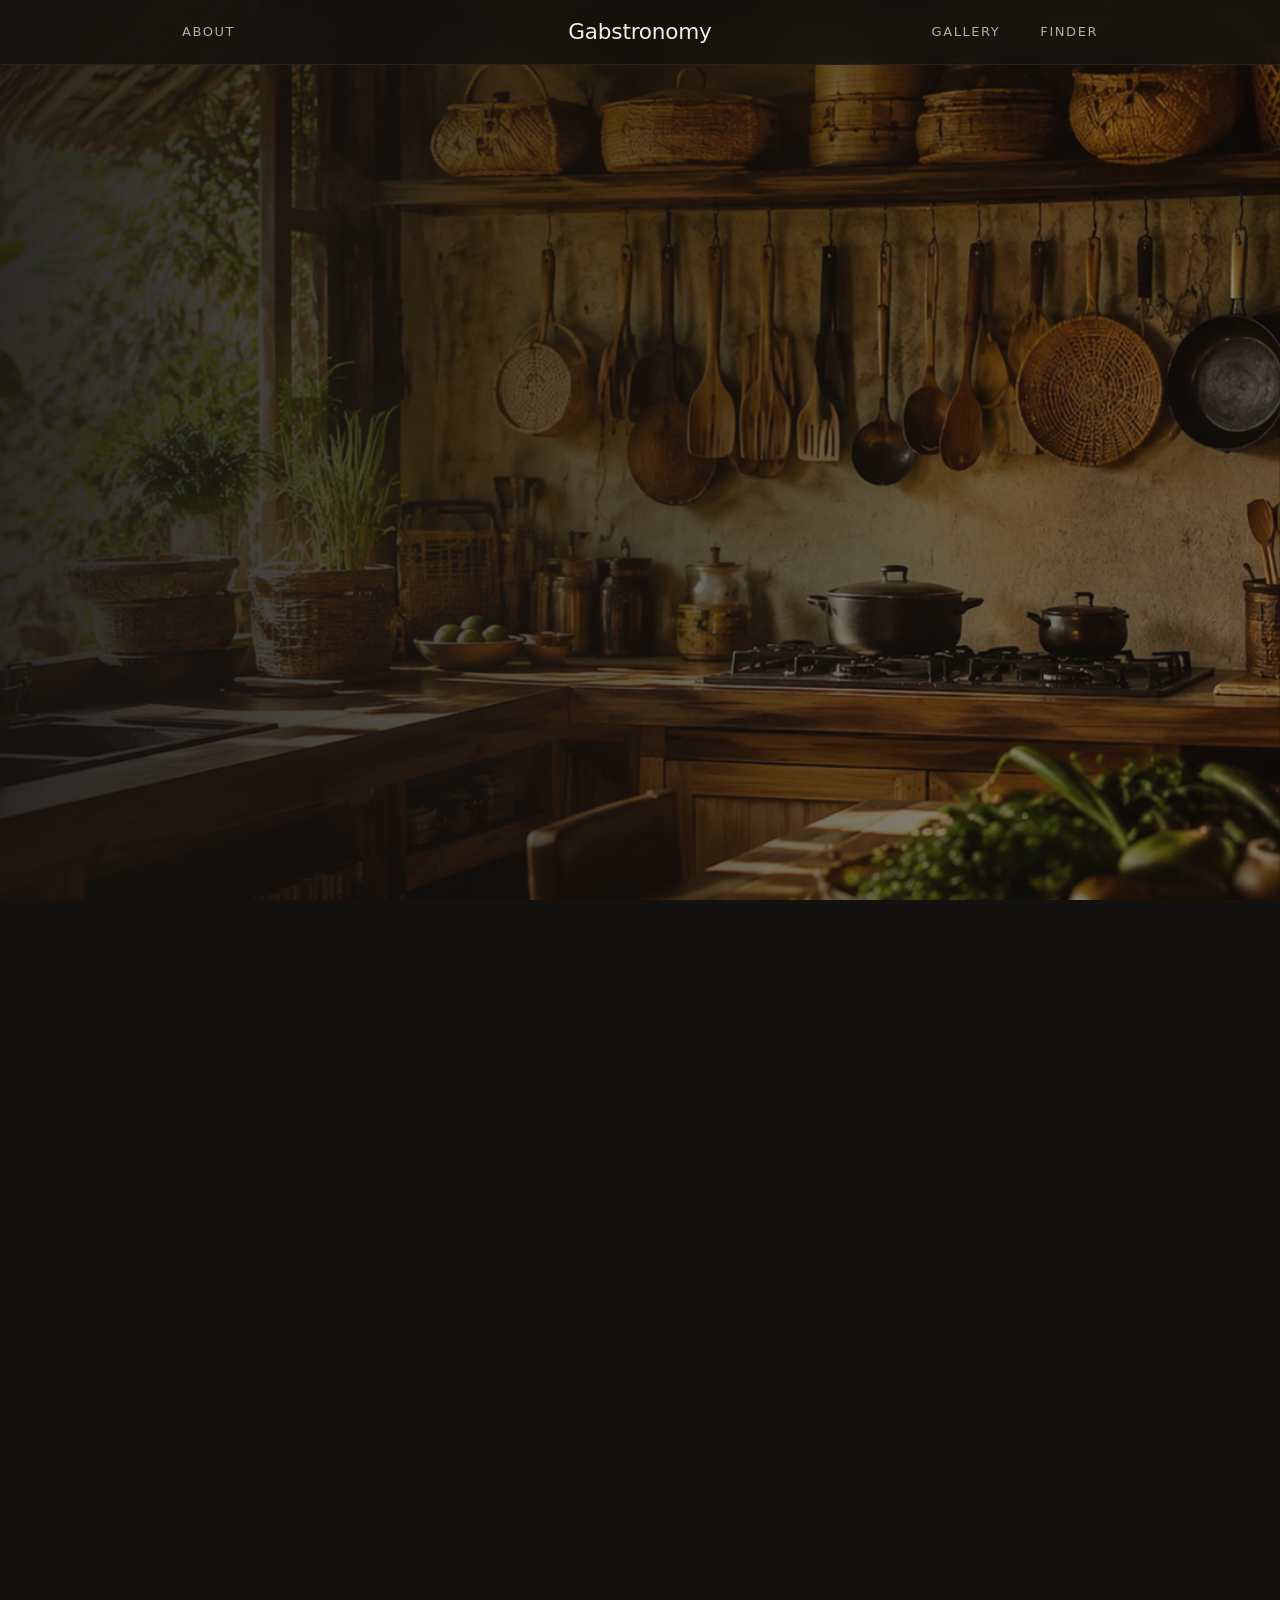
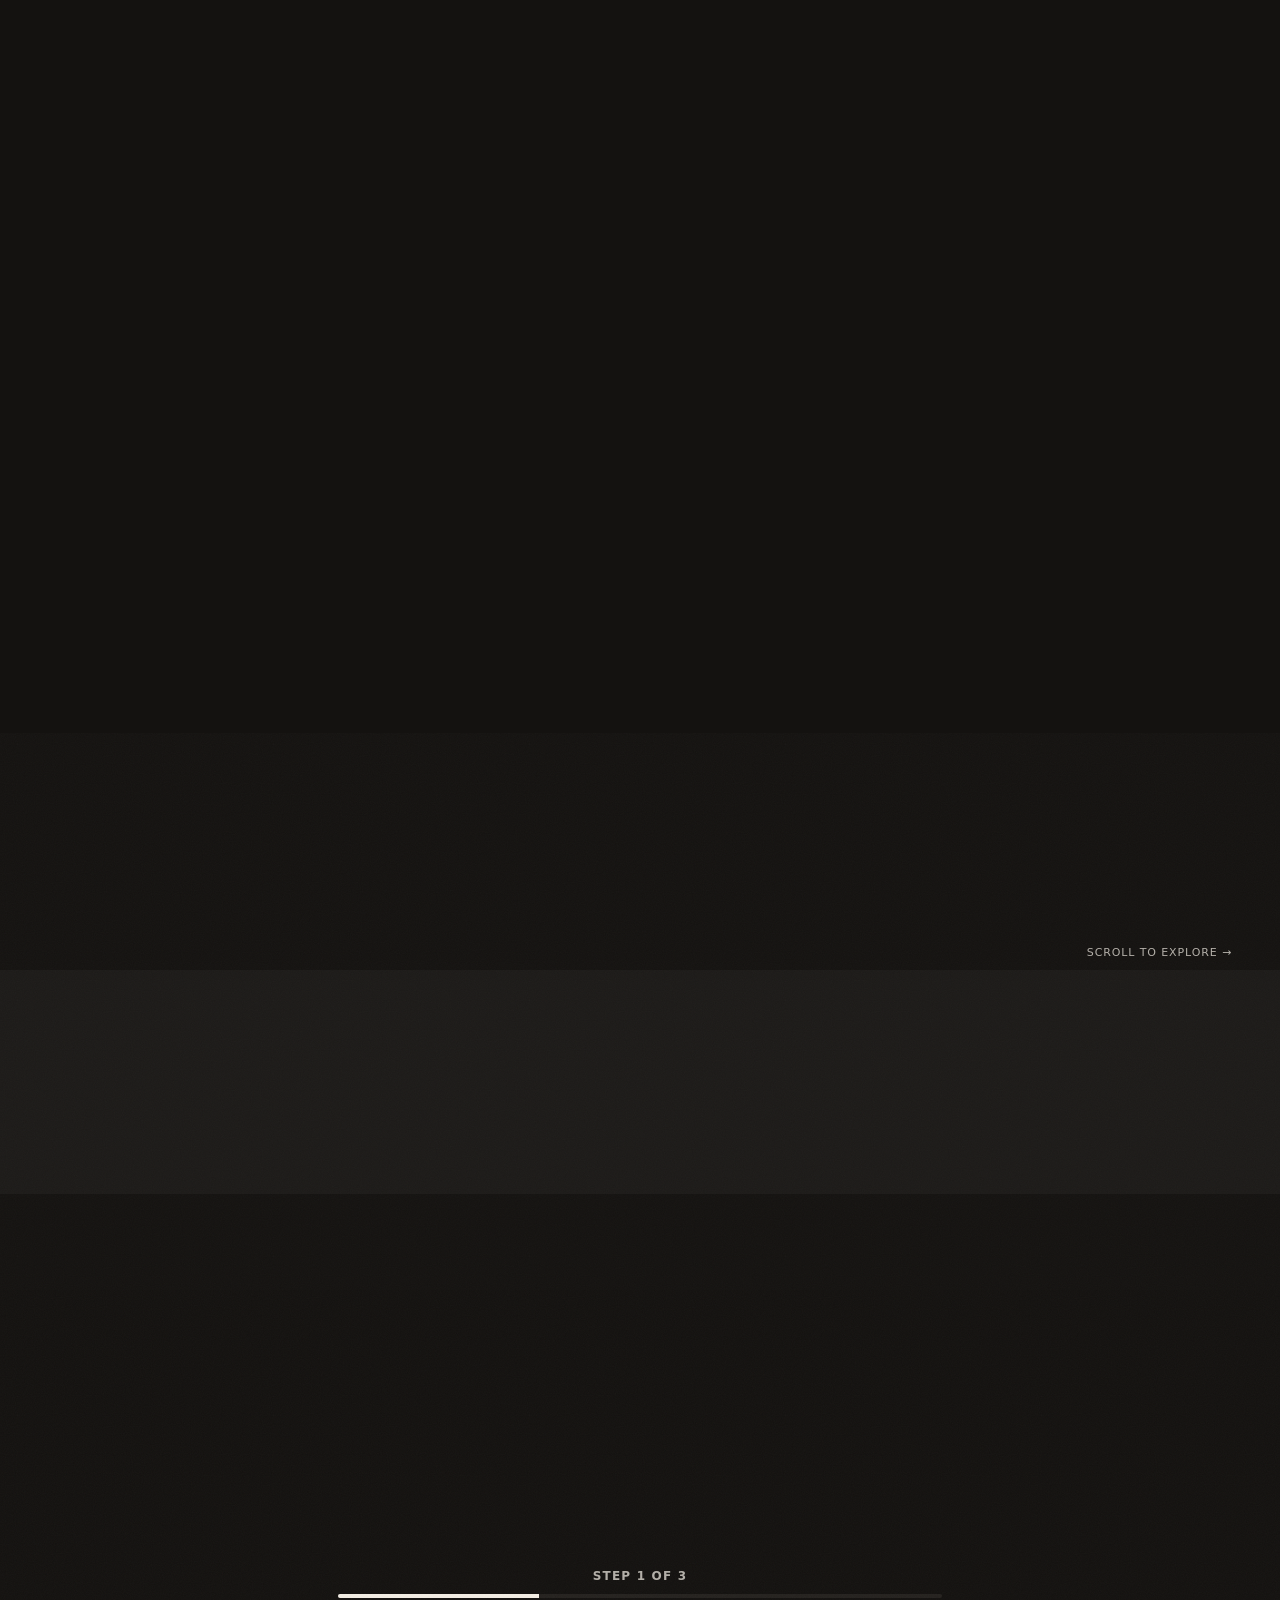
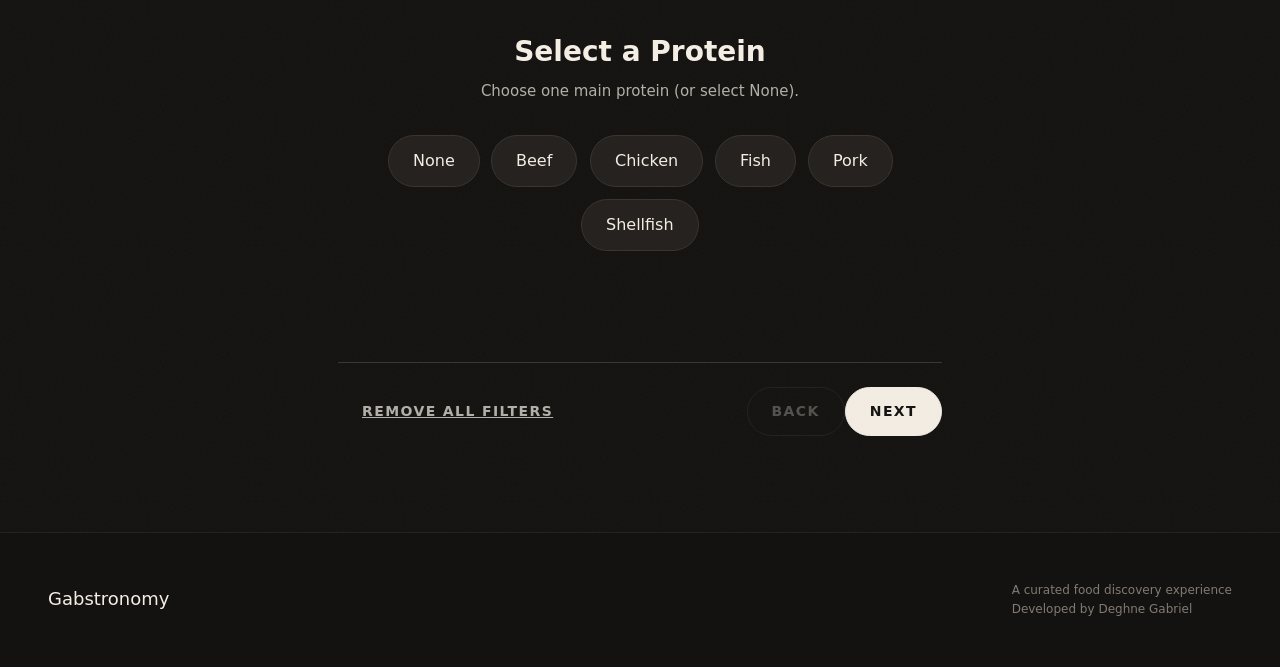
==== index.html @ 57aa5455 "feat: remove custom fork cursor and thin down headings" ====
<!DOCTYPE html>
<html lang="en">
<head>
  <meta charset="UTF-8" />
  <meta name="viewport" content="width=device-width, initial-scale=1.0" />
  <meta name="description" content="Gabstronomy — A curated food discovery platform. Explore dishes or find what you can cook with ingredients you already have." />
  <title>Gabstronomy — Discover What You Can Create</title>

  <script src="https://unpkg.com/lenis@1.1.2/dist/lenis.min.js"></script>
  <link rel="stylesheet" href="styles.css" />
</head>
<body>

  <!-- ============================================ -->
  <!-- NAVIGATION                                    -->
  <!-- ============================================ -->
  <header class="nav" id="nav">
    <div class="nav__inner">
      <div class="nav__left-zone">
        <nav class="nav__links nav__links--left" id="nav-links-left">
          <a href="#about" class="nav__link" id="nav-about">About</a>
        </nav>
      </div>
      <a href="#hero" class="nav__wordmark" id="nav-logo">Gabstronomy</a>
      <div class="nav__right-zone">
        <nav class="nav__links nav__links--right" id="nav-links-right">
          <a href="#gallery" class="nav__link" id="nav-gallery">Gallery</a>
          <a href="#finder" class="nav__link" id="nav-finder">Finder</a>
        </nav>
        <button class="nav__burger" id="nav-burger" aria-label="Toggle navigation menu">
          <span></span><span></span>
        </button>
      </div>
    </div>
    <!-- Mobile menu overlay -->
    <div class="nav__mobile" id="nav-mobile">
      <a href="#about" class="nav__mobile-link">About</a>
      <a href="#gallery" class="nav__mobile-link">Gallery</a>
      <a href="#finder" class="nav__mobile-link">Finder</a>
    </div>
  </header>

  <!-- ============================================ -->
  <!-- HERO SECTION                                  -->
  <!-- ============================================ -->
  <section class="hero" id="hero">
    <div class="hero__side-label">WELCOME</div>
    <div class="hero__image-wrap">
      <img
        src="images/hero.png"
        alt="Atmospheric moody fine dining dish"
        class="hero__image"
        id="hero-image"
      />
      <div class="hero__overlay"></div>
    </div>
    
    <div class="hero__content">
      <div class="hero__subtitle">A Delicious Experience</div>
      <h1 class="hero__title" id="hero-title">
        <span class="hero__letter">G</span><span class="hero__letter">a</span><span class="hero__letter">b</span><span class="hero__letter">s</span><span class="hero__letter">t</span><span class="hero__letter">r</span><span class="hero__letter">o</span><span class="hero__letter">n</span><span class="hero__letter">o</span><span class="hero__letter">m</span><span class="hero__letter">y</span>
      </h1>
      <p class="hero__tagline" id="hero-tagline">
        <span class="word-wrap"><span class="hero__word" style="animation-delay: 1.00s">My</span></span>
        <span class="word-wrap"><span class="hero__word" style="animation-delay: 1.05s">Food</span></span>
        <span class="word-wrap"><span class="hero__word" style="animation-delay: 1.10s">Gallery</span></span>
        <span class="word-wrap"><span class="hero__word" style="animation-delay: 1.15s">—</span></span>
        <span class="word-wrap"><span class="hero__word" style="animation-delay: 1.20s">And</span></span>
        <span class="word-wrap"><span class="hero__word" style="animation-delay: 1.25s">the</span></span>
        <span class="word-wrap"><span class="hero__word" style="animation-delay: 1.30s">Solution</span></span>
        <span class="word-wrap"><span class="hero__word" style="animation-delay: 1.35s">to</span></span>
        <span class="word-wrap"><span class="hero__word" style="animation-delay: 1.40s">Your</span></span>
        <span class="word-wrap"><span class="hero__word" style="animation-delay: 1.45s">'What</span></span>
        <span class="word-wrap"><span class="hero__word" style="animation-delay: 1.50s">to</span></span>
        <span class="word-wrap"><span class="hero__word" style="animation-delay: 1.55s">Cook'</span></span>
        <span class="word-wrap"><span class="hero__word" style="animation-delay: 1.60s">Crisis</span></span>
      </p>
      <a href="#gallery" class="hero__cta magnetic" id="hero-cta" style="animation-delay: 1.70s">
        Explore Collection
        <svg width="20" height="20" viewBox="0 0 20 20" fill="none" aria-hidden="true">
          <path d="M4 10h12M12 5l5 5-5 5" stroke="currentColor" stroke-width="1.5" stroke-linecap="round" stroke-linejoin="round"/>
        </svg>
      </a>
    </div>

    <!-- Scroll Indicator -->
    <div class="hero__scroll">
      <span class="hero__scroll-text">Scroll</span>
      <div class="hero__scroll-line"></div>
    </div>
  </section>

  <!-- ============================================ -->
  <!-- ABOUT SECTION                                 -->
  <!-- ============================================ -->
  <section class="about" id="about">
    <div class="about__inner">
      <h2 class="about__title reveal">About</h2>
      <p class="about__text reveal reveal--delay-1">Welcome — this is a little corner of the internet built around a simple love for cooking.</p>
      <p class="about__text reveal reveal--delay-2">Here, you'll find the dishes I make, how I make them, and the small details that turn a good meal into one worth repeating. Every recipe on this site is something I've actually cooked, tested, and come back to.</p>
      <p class="about__text reveal reveal--delay-3">You'll also find the Food Finder — a tool born out of a familiar kitchen moment: standing in front of what you have on hand, with no clear idea what to make. Tell it what's in your kitchen, and it'll help you figure out what's possible, so nothing goes to waste and nothing's off-limits just because you didn't plan ahead.</p>
    </div>
  </section>

  <!-- ============================================ -->
  <!-- SECTION DIVIDER                               -->
  <!-- ============================================ -->
  <div class="divider" aria-hidden="true">
    <span class="divider__line"></span>
    <span class="divider__mark">✦</span>
    <span class="divider__line"></span>
  </div>

  <!-- ============================================ -->
  <!-- TRIO GRID                                    -->
  <!-- ============================================ -->
  <section class="trio" id="featured">
    <div class="trio__header">
      <h2 class="trio__title reveal">My Top 3</h2>
    </div>
    <div class="trio__inner">
      <div class="trio__item" onclick="openModal('garlic-chicken-mushroom')">
        <div class="trio__image-wrap">
          <img src="images/garlic_chicken_mushroom.png" alt="Garlic Chicken Mushroom" class="trio__image" loading="lazy" />
        </div>
        <div class="trio__content">
          <h3 class="trio__name">Garlic Chicken Mushroom</h3>
          <p class="trio__desc">Crispy seared chicken with earthy mushrooms.</p>
        </div>
      </div>
      <div class="trio__item" onclick="openModal('sweet-and-spicy-pork-ribs')">
        <div class="trio__image-wrap">
          <img src="images/sweet_and_spicy_pork_ribs.png" alt="Sweet and Spicy Pork Ribs" class="trio__image" loading="lazy" />
        </div>
        <div class="trio__content">
          <h3 class="trio__name">Sweet and Spicy Pork Ribs</h3>
          <p class="trio__desc">Sticky, savory, and perfectly tender.</p>
        </div>
      </div>
      <div class="trio__item" onclick="openModal('sweet-and-sour-bukaw')">
        <div class="trio__image-wrap">
          <img src="images/sweet_and_sour_bukaw.png" alt="Sweet and Sour Bukaw" class="trio__image" loading="lazy" />
        </div>
        <div class="trio__content">
          <h3 class="trio__name">Sweet and Sour Bukaw</h3>
          <p class="trio__desc">A delightful balance of sweet, sour, and savory.</p>
        </div>
      </div>
    </div>
  </section>



  <!-- ============================================ -->
  <!-- FOOD GALLERY                                  -->
  <!-- ============================================ -->
  <section class="gallery" id="gallery">
    <div class="gallery__header">
      <div class="gallery__header-text">
        <div class="gallery__header-top" style="display:flex; justify-content:space-between; align-items:flex-end;">
          <div>
            <h2 class="gallery__title reveal">The Collection</h2>
            <p class="gallery__subtitle reveal reveal--delay-1">A curated selection of dishes worth making — and making again.</p>
          </div>
        </div>
      </div>
    </div>

    <!-- Carousel -->
    <div class="gallery__indicator" aria-hidden="true">Scroll to explore &rarr;</div>
    <div class="gallery__carousel" id="gallery-carousel">
      <div class="gallery__track" id="gallery-track">
        <!-- Populated by JS -->
      </div>
    </div>

    <!-- Empty state -->
    <div class="gallery__empty" id="gallery-empty" hidden>
      <p class="gallery__empty-title">No dishes match these filters</p>
      <p class="gallery__empty-sub">Try removing a filter or exploring a different combination.</p>
    </div>
  </section>



  <!-- ============================================ -->
  <!-- FOOD FINDER (STEP-BY-STEP)                    -->
  <!-- ============================================ -->
  <section class="finder" id="finder">
    <div class="finder__header">
      <h2 class="finder__title reveal">What's in your kitchen?</h2>
      <p class="finder__subtitle reveal reveal--delay-1">Tell us what you have, and we'll tell you what dish you can make.</p>
    </div>

    <!-- Wizard Container -->
    <div class="wizard" id="finder-wizard">
      <div class="wizard__progress">
        <span class="wizard__progress-text" id="wizard-progress-text">Step 1 of 3</span>
        <div class="wizard__progress-bar">
          <div class="wizard__progress-fill" id="wizard-progress-fill" style="width: 33.33%;"></div>
        </div>
      </div>

      <div class="wizard__steps-container">
        <!-- Step 1: Protein -->
        <div class="wizard__step is-active" id="wizard-step-1">
          <h3 class="wizard__step-title">Select a Protein</h3>
          <p class="wizard__step-desc">Choose one main protein (or select None).</p>
          <div class="wizard__options" id="options-protein">
            <button class="wizard__opt wizard__opt--single" data-val="none">None</button>
            <button class="wizard__opt wizard__opt--single" data-val="beef">Beef</button>
            <button class="wizard__opt wizard__opt--single" data-val="chicken">Chicken</button>
            <button class="wizard__opt wizard__opt--single" data-val="fish">Fish</button>
            <button class="wizard__opt wizard__opt--single" data-val="pork">Pork</button>
            <button class="wizard__opt wizard__opt--single" data-val="shellfish">Shellfish</button>
          </div>
        </div>

        <!-- Step 2: Vegetables -->
        <div class="wizard__step" id="wizard-step-2">
          <h3 class="wizard__step-title">Select Vegetables</h3>
          <p class="wizard__step-desc">Select all the vegetables you have available.</p>
          <div class="wizard__options" id="options-vegetables">
            <button class="wizard__opt wizard__opt--multi" data-val="none">None</button>
            <button class="wizard__opt wizard__opt--multi" data-val="ampalaya">Ampalaya (bitter gourd)</button>
            <button class="wizard__opt wizard__opt--multi" data-val="carrot">Carrot</button>
            <button class="wizard__opt wizard__opt--multi" data-val="kalabasa">Kalabasa (squash)</button>
            <button class="wizard__opt wizard__opt--multi" data-val="kamatis">Kamatis (tomato)</button>
            <button class="wizard__opt wizard__opt--multi" data-val="kangkong">Kangkong</button>
            <button class="wizard__opt wizard__opt--multi" data-val="malunggay">Malunggay</button>
            <button class="wizard__opt wizard__opt--multi" data-val="okra">Okra</button>
            <button class="wizard__opt wizard__opt--multi" data-val="patola">Patola (sponge gourd)</button>
            <button class="wizard__opt wizard__opt--multi" data-val="pechay">Pechay</button>
            <button class="wizard__opt wizard__opt--multi" data-val="potatoes">Potatoes</button>
            <button class="wizard__opt wizard__opt--multi" data-val="sayote">Sayote (chayote)</button>
            <button class="wizard__opt wizard__opt--multi" data-val="sitaw">Sitaw (string beans)</button>
            <button class="wizard__opt wizard__opt--multi" data-val="talong">Talong (eggplant)</button>
            <button class="wizard__opt wizard__opt--multi" data-val="upo">Upo (bottle gourd)</button>
          </div>
        </div>

        <!-- Step 3: Spices -->
        <div class="wizard__step" id="wizard-step-3">
          <h3 class="wizard__step-title">Select Spices & Aromatics</h3>
          <p class="wizard__step-desc">Select any aromatics and spices you have.</p>
          <div class="wizard__options" id="options-spices">
            <button class="wizard__opt wizard__opt--multi" data-val="none">None</button>
            <button class="wizard__opt wizard__opt--multi" data-val="achuete">Achuete (annatto)</button>
            <button class="wizard__opt wizard__opt--multi" data-val="bay leaf">Bay leaf</button>
            <button class="wizard__opt wizard__opt--multi" data-val="black pepper">Black pepper</button>
            <button class="wizard__opt wizard__opt--multi" data-val="garlic">Garlic</button>
            <button class="wizard__opt wizard__opt--multi" data-val="ginger">Ginger</button>
            <button class="wizard__opt wizard__opt--multi" data-val="onion">Onion</button>
            <button class="wizard__opt wizard__opt--multi" data-val="siling haba">Siling haba (long green chili)</button>
            <button class="wizard__opt wizard__opt--multi" data-val="siling labuyo">Siling labuyo (bird's eye chili)</button>
            <button class="wizard__opt wizard__opt--multi" data-val="star anise">Star anise</button>
            <button class="wizard__opt wizard__opt--multi" data-val="tanglad">Tanglad (lemongrass)</button>
          </div>
        </div>
      </div>

      <div class="wizard__error" id="wizard-error" hidden>Please select at least one ingredient across the steps to continue.</div>

      <div class="wizard__actions">
        <button class="wizard__btn wizard__btn--secondary" id="wizard-btn-clear" style="margin-right: auto; border: none; text-decoration: underline;">Remove all filters</button>
        <button class="wizard__btn wizard__btn--secondary" id="wizard-btn-back" disabled>Back</button>
        <button class="wizard__btn wizard__btn--primary" id="wizard-btn-next">Next</button>
        <button class="wizard__btn wizard__btn--primary" id="wizard-btn-submit" hidden>Find My Dishes</button>
      </div>
    </div>

    <!-- Results View -->
    <div class="finder__results-view" id="finder-results-view" hidden>
      <div class="finder__results-header">
        <h3 class="finder__results-title" id="finder-results-title">Your Matches</h3>
        <button class="wizard__btn wizard__btn--secondary" id="finder-btn-edit">Edit Selections</button>
      </div>
      
      <div class="finder__empty" id="finder-empty" hidden>
        <h3 class="finder__empty-title">No dishes matched</h3>
        <p class="finder__empty-sub">We couldn't find a Filipino dish matching your pantry. Try adding more ingredients.</p>
      </div>

      <div class="finder__results-grid" id="finder-results-grid">
        <!-- Result Cards populated by JS -->
      </div>
    </div>
  </section>

  <!-- ============================================ -->
  <!-- DISH DETAIL MODAL                             -->
  <!-- ============================================ -->
  <div class="modal" id="dish-modal" hidden aria-modal="true" role="dialog" aria-labelledby="modal-title">
    <div class="modal__backdrop" id="modal-backdrop"></div>
    <div class="modal__container" id="modal-container" data-lenis-prevent>
      <button class="modal__close" id="modal-close" aria-label="Close dish detail">
        <svg width="24" height="24" viewBox="0 0 24 24" fill="none">
          <path d="M18 6L6 18M6 6l12 12" stroke="currentColor" stroke-width="1.5" stroke-linecap="round"/>
        </svg>
      </button>
      <div class="modal__image-wrap">
        <img src="" alt="" class="modal__image" id="modal-image" />
      </div>
      <div class="modal__body" data-lenis-prevent>
        <div class="modal__meta">
          <span class="modal__cuisine" id="modal-cuisine"></span>
          <span class="modal__dot">·</span>
          <span class="modal__method" id="modal-method"></span>
          <span class="modal__dot">·</span>
          <span class="modal__time" id="modal-time"></span>
        </div>
        <h2 class="modal__title" id="modal-title"></h2>
        <p class="modal__tagline" id="modal-tagline"></p>
        <p class="modal__desc" id="modal-desc"></p>
        <div class="modal__details">
          <div class="modal__detail-col">
            <h3 class="modal__section-title">Ingredients</h3>
            <ul class="modal__ingredients" id="modal-ingredients"></ul>
          </div>
          <div class="modal__detail-col">
            <h3 class="modal__section-title">Method</h3>
            <ol class="modal__steps" id="modal-steps"></ol>
          </div>
        </div>
      </div>
    </div>
  </div>

  <!-- ============================================ -->
  <!-- FOOTER                                        -->
  <!-- ============================================ -->
  <footer class="footer" id="footer">
    <div class="footer__inner">
      <span class="footer__brand">Gabstronomy</span>
      <span class="footer__copy">A curated food discovery experience<br>Developed by Deghne Gabriel</span>
    </div>
  </footer>



  <!-- Timer Overlay -->
  <div class="timer-overlay" id="timer-overlay" hidden>
    <div class="timer-overlay__backdrop"></div>
    <div class="timer-overlay__content">
      <button class="timer-overlay__close" id="timer-close" aria-label="Close timer">&times;</button>
      <div class="timer-overlay__icon">🍳</div>
      <p class="timer-overlay__label">Resting Time</p>
      <div class="timer-overlay__display" id="timer-display">5:00</div>
      <div class="timer-overlay__ring-wrap">
        <svg class="timer-overlay__ring" viewBox="0 0 200 200">
          <circle class="timer-overlay__ring-bg" cx="100" cy="100" r="90" />
          <circle class="timer-overlay__ring-progress" id="timer-ring" cx="100" cy="100" r="90" />
        </svg>
      </div>
      <p class="timer-overlay__hint" id="timer-hint">Let the flavors meld together…</p>
      <button class="timer-overlay__btn" id="timer-btn">Pause</button>
    </div>
  </div>

  <script src="data.js"></script>
  <script src="audio.js"></script>
  <script src="app.js"></script>
</body>
</html>
---- styles.css ----
/* ============================================
   GABSTRONOMY — Design System
   ============================================ */

/* --- Reset & Base --- */
*,*::before,*::after{box-sizing:border-box;margin:0;padding:0}
html.lenis,html.lenis body{height:auto}
.lenis.lenis-smooth{scroll-behavior:auto}
html{-webkit-font-smoothing:antialiased;-moz-osx-font-smoothing:grayscale;scroll-padding-top:80px}
body{font-family:'Inter',system-ui,sans-serif;font-weight:400;font-size:1.125rem;line-height:1.6;color:var(--ink);background:var(--canvas);overflow-x:hidden}
img{display:block;max-width:100%;height:auto}
/* --- Layout & Utilities --- */
a{text-decoration:none;color:inherit}
button{background:none;border:none;padding:0;cursor:pointer;font:inherit;color:inherit}

/* --- Preloader --- */
.preloader{position:fixed;inset:0;background:var(--ink);z-index:9999;display:flex;justify-content:center;align-items:center;transition:transform 0.8s cubic-bezier(.8,0,.2,1);transform-origin:top;will-change:transform}
.preloader.is-hidden{transform:scaleY(0)}
.preloader__inner{display:flex;flex-direction:column;align-items:center;gap:1rem;overflow:hidden;transition:opacity 0.4s ease}
.preloader.is-hidden .preloader__inner{opacity:0}
.preloader__wordmark{font-family:var(--serif);font-size:clamp(3rem,6vw,5rem);color:var(--canvas);display:flex}
.preloader__wordmark span{opacity:0;transform:translateY(20px);animation:preloaderFadeUp 0.6s cubic-bezier(.2,.9,.3,1) forwards}
.preloader__wordmark span:nth-child(1){animation-delay:.1s}
.preloader__wordmark span:nth-child(2){animation-delay:.15s}
.preloader__wordmark span:nth-child(3){animation-delay:.2s}
.preloader__wordmark span:nth-child(4){animation-delay:.25s}
.preloader__wordmark span:nth-child(5){animation-delay:.3s}
.preloader__wordmark span:nth-child(6){animation-delay:.35s}
.preloader__wordmark span:nth-child(7){animation-delay:.4s}
.preloader__wordmark span:nth-child(8){animation-delay:.45s}
.preloader__wordmark span:nth-child(9){animation-delay:.5s}
.preloader__wordmark span:nth-child(10){animation-delay:.55s}
.preloader__wordmark span:nth-child(11){animation-delay:.6s}
.preloader__counter{font-size:1rem;letter-spacing:.1em;color:rgba(243,237,228,.5);font-variant-numeric:tabular-nums;opacity:0;animation:preloaderFadeUp 0.6s 0.8s cubic-bezier(.2,.9,.3,1) forwards}
@keyframes preloaderFadeUp{to{opacity:1;transform:translateY(0)}}
ul,ol{list-style:none}
input{border:none;outline:none;font:inherit;background:none;color:inherit}

/* --- Design Tokens --- */
:root{
  /* Global Charcoal Theme */
  --ink:#F3EDE4;
  --ink-s:#B3AFA8;
  --ink-t:#827A73;
  --border:#3A3530;
  --border-l:#25221F;
  --surf-e:#25221F;
  --surf:#1C1A18;
  --canvas:#141210;
  --white:#1C1A18;
  --serif:'PP Neue Montreal',system-ui,sans-serif;
  --sans:'PP Neue Montreal',system-ui,sans-serif;
  --ease:cubic-bezier(.4,0,.2,1);
  --ease-out:cubic-bezier(0,0,.2,1);
  --container:1280px;
  --gutter:clamp(1.25rem,4vw,3rem);
}

/* --- Typography --- */
.t-display{font-family:var(--serif);font-weight:400;line-height:1.05;letter-spacing:-0.02em}
.t-body{font-family:var(--sans);font-weight:400;line-height:1.6}

/* --- Paper Grain Texture (Living) --- */
.hero__grain,.gallery::before,.finder::before{
  content:'';position:absolute;inset:-50%;pointer-events:none;z-index:1;opacity:.035;
  background-image:url("data:image/svg+xml,%3Csvg viewBox='0 0 256 256' xmlns='http://www.w3.org/2000/svg'%3E%3Cfilter id='n'%3E%3CfeTurbulence type='fractalNoise' baseFrequency='0.9' numOctaves='4' stitchTiles='stitch'/%3E%3C/filter%3E%3Crect width='100%25' height='100%25' filter='url(%23n)'/%3E%3C/svg%3E");
  background-repeat:repeat;background-size:256px 256px;
  animation:grainDrift 8s steps(10) infinite;
}
@keyframes grainDrift{0%{transform:translate(0,0)}10%{transform:translate(-5%,-5%)}20%{transform:translate(3%,7%)}30%{transform:translate(-7%,2%)}40%{transform:translate(5%,-3%)}50%{transform:translate(-2%,8%)}60%{transform:translate(7%,-6%)}70%{transform:translate(-3%,4%)}80%{transform:translate(6%,1%)}90%{transform:translate(-4%,-7%)}100%{transform:translate(0,0)}}
.gallery,.finder{position:relative;overflow:hidden}

/* --- Navigation --- */
.nav{position:fixed;top:0;left:0;right:0;z-index:100;background:rgba(20,18,16,.85);backdrop-filter:blur(20px);-webkit-backdrop-filter:blur(20px);border-bottom:1px solid var(--border-l);transition:transform .4s cubic-bezier(.16,1,.3,1), background .3s var(--ease)}
.nav--hidden{transform:translateY(-100%)}
.nav--scrolled{background:rgba(20,18,16,.95)}
.nav__inner{width:100%;padding:0 clamp(1rem, 3vw, 2rem);display:grid;grid-template-columns:1fr auto 1fr;align-items:center;height:64px}
.nav__left-zone{display:flex;justify-content:flex-start;align-items:center;margin-left:150px}
.nav__right-zone{display:flex;justify-content:flex-end;align-items:center;margin-right:150px}
.nav__wordmark{font-family:var(--serif);font-size:1.35rem;letter-spacing:-0.01em;text-align:center}
.nav__links{display:flex;gap:2.5rem}
.nav__link{font-size:.8125rem;font-weight:500;text-transform:uppercase;letter-spacing:.12em;color:var(--ink-s);transition:color .2s var(--ease);position:relative}
.nav__link::after{content:'';position:absolute;bottom:-4px;left:0;width:0;height:1px;background:var(--ink);transition:width .3s var(--ease)}
.nav__link:hover,.nav__link.active{color:var(--ink)}
.nav__link:hover::after,.nav__link.active::after{width:100%}

.nav__burger{display:none;flex-direction:column;gap:5px;width:24px;padding:4px 0}
.nav__burger span{display:block;height:1.5px;background:var(--ink);transition:all .3s var(--ease);transform-origin:center}
.nav__burger.open span:first-child{transform:rotate(45deg) translate(2.5px,2.5px)}
.nav__burger.open span:last-child{transform:rotate(-45deg) translate(2.5px,-2.5px)}
.nav__mobile{display:none;position:absolute;top:64px;left:0;right:0;background:var(--canvas);border-bottom:1px solid var(--border-l);padding:2rem var(--gutter);flex-direction:column;gap:1.5rem}
.nav__mobile.open{display:flex}
.nav__mobile-link{font-family:var(--serif);font-size:1.5rem}

/* --- Hero Section --- */
.hero{min-height:100vh;position:relative;display:flex;align-items:center;justify-content:center;padding:6rem var(--gutter);overflow:hidden}
.hero__side-label{position:absolute;top:50%;left:2rem;transform:translateY(-50%);font-size:.6875rem;font-weight:600;letter-spacing:.3em;color:#FFF;text-transform:uppercase;z-index:10;opacity:0;writing-mode:vertical-rl;text-orientation:upright}
.start-hero .hero__side-label{animation:fadeUp 1s 0.2s var(--ease-out) forwards}
.hero__image-wrap{position:absolute;top:-10vh;bottom:-10vh;left:0;right:0;overflow:hidden}
.hero__image{width:100%;height:100%;object-fit:cover;object-position:center;will-change:transform}
.hero__overlay{position:absolute;inset:0;background:linear-gradient(to right, rgba(20,18,16,0.9) 0%, rgba(20,18,16,0.4) 100%);z-index:2}

/* Hero Scroll Indicator */
.hero__scroll{position:absolute;bottom:2.5rem;left:50%;transform:translateX(-50%);z-index:10;display:flex;flex-direction:column;align-items:center;gap:0.5rem;opacity:0;transition:opacity 1s ease}
.start-hero .hero__scroll{animation:fadeUp 1s 2.2s var(--ease-out) forwards}
.hero__scroll-text{font-size:0.5625rem;font-weight:600;text-transform:uppercase;letter-spacing:0.2em;color:var(--ink-s)}
.hero__scroll-line{width:1px;height:28px;position:relative;overflow:hidden;background:var(--border)}
.hero__scroll-line::after{content:'';position:absolute;top:-100%;left:0;width:100%;height:100%;background:var(--ink);animation:scrollLine 2s cubic-bezier(.4,0,.2,1) infinite}
@keyframes scrollLine{0%{top:-100%}50%{top:100%}51%{top:-100%}100%{top:100%}}
.hero__content{position:relative;z-index:5;width:100%;max-width:1200px;text-align:center;display:flex;flex-direction:column;align-items:center;will-change:transform}
.hero__subtitle{font-family:var(--sans);font-size:0.875rem;text-transform:uppercase;letter-spacing:0.2em;color:var(--ink-s);margin-bottom:50px;opacity:0;transform:translateY(16px)}
.start-hero .hero__subtitle{animation:fadeUp 0.8s 0.2s var(--ease-out) forwards}
.hero__title{font-family:var(--serif);font-weight:400;font-size:clamp(3rem,9vw,8rem);white-space:nowrap;line-height:1;letter-spacing:0.15em;margin-right:-0.15em;margin-bottom:1rem;padding-bottom:0.5em;overflow:hidden}
.hero__letter{display:inline-block;opacity:0;transform:translateY(100%)}
.start-hero .hero__letter{animation:letterReveal .8s var(--ease-out) forwards}
@keyframes letterReveal{to{opacity:1;transform:translateY(0)}}
.hero__letter:nth-child(1){animation-delay:.4s}
.hero__letter:nth-child(2){animation-delay:.45s}
.hero__letter:nth-child(3){animation-delay:.5s}
.hero__letter:nth-child(4){animation-delay:.55s}
.hero__letter:nth-child(5){animation-delay:.6s}
.hero__letter:nth-child(6){animation-delay:.65s}
.hero__letter:nth-child(7){animation-delay:.7s}
.hero__letter:nth-child(8){animation-delay:.75s}
.hero__letter:nth-child(9){animation-delay:.8s}
.hero__letter:nth-child(10){animation-delay:.85s}
.hero__letter:nth-child(11){animation-delay:.9s}

.hero__tagline{max-width:800px;font-size:clamp(1rem,1.8vw,1.25rem);color:var(--ink-s);line-height:1.6;margin-bottom:2.5rem;display:flex;flex-wrap:wrap;justify-content:center;gap:0.35em}
.word-wrap{display:inline-block;overflow:hidden;padding-bottom:0.5em;margin-bottom:-0.5em;vertical-align:bottom}
.hero__word{display:inline-block;opacity:0;transform:translateY(100%)}
.start-hero .hero__word{animation:letterReveal .8s var(--ease-out) forwards}

@keyframes fadeUp{to{opacity:1;transform:translateY(0)}}
.hero__cta{display:inline-flex;align-items:center;gap:.75rem;font-size:.8125rem;font-weight:600;text-transform:uppercase;letter-spacing:.14em;padding:1rem 2.25rem;border:1px solid var(--ink-s);transition:all .3s var(--ease);opacity:0;transform:translateY(16px);position:relative;overflow:hidden;z-index:1}
.start-hero .hero__cta{animation:fadeUp .8s var(--ease-out) forwards}
.hero__cta::before{content:'';position:absolute;inset:0;background:var(--ink);transform:translateX(-101%);transition:transform .4s cubic-bezier(.2,.9,.3,1);z-index:-1}
.hero__cta:hover::before{transform:translateX(0)}
.hero__cta:hover{color:var(--canvas);border-color:var(--ink)}
.hero__cta svg{transition:transform .3s var(--ease)}
.hero__cta:hover svg{transform:translateX(4px)}

/* Magnetic button base */
.magnetic{transition:transform .3s cubic-bezier(.16,1,.3,1)}

/* --- About Section --- */
.about{padding:6rem var(--gutter) 2rem;}
.about__inner{max-width:700px;margin:0 auto;text-align:center;}
.about__title{font-family:var(--serif);font-weight:400;font-size:clamp(2rem,4vw,3.25rem);letter-spacing:-0.02em;margin-bottom:1.5rem;}
.about__text{font-size:1.0625rem;color:var(--ink-s);line-height:1.7;margin-bottom:1.5rem;}
.about__text:last-child{margin-bottom:0;}

/* --- Scroll Reveal System --- */
.reveal{opacity:0;transform:translateY(32px);transition:opacity 0.8s cubic-bezier(.16,1,.3,1), transform 0.8s cubic-bezier(.16,1,.3,1)}
.reveal.is-revealed{opacity:1;transform:translateY(0)}
.reveal--delay-1{transition-delay:0.1s}
.reveal--delay-2{transition-delay:0.2s}
.reveal--delay-3{transition-delay:0.3s}
.reveal--delay-4{transition-delay:0.4s}

/* --- Trio Grid --- */
.trio{padding:4rem var(--gutter)}
.trio__header{max-width:var(--container);margin:0 auto 2rem;text-align:center}
.trio__title{font-family:var(--serif);font-weight:400;font-size:clamp(2rem,4vw,3.25rem);letter-spacing:-0.02em}
.trio__inner{max-width:var(--container);margin:0 auto;display:grid;grid-template-columns:repeat(3,1fr);gap:1.5rem}
.trio__item{position:relative;aspect-ratio:3/4;overflow:hidden;cursor:pointer;background:var(--surf-e);transition:transform 0.4s cubic-bezier(.16,1,.3,1), box-shadow 0.4s cubic-bezier(.16,1,.3,1);will-change:transform;opacity:0;transform:translateY(40px)}
.trio__item.is-revealed{opacity:1;transform:translateY(0)}
.trio__item:nth-child(1){transition-delay:0s}
.trio__item:nth-child(2){transition-delay:0.15s}
.trio__item:nth-child(3){transition-delay:0.3s}
.trio__item:hover{box-shadow:0 20px 50px rgba(0,0,0,0.3)}
.trio__image-wrap{position:absolute;inset:0}
.trio__image{width:100%;height:100%;object-fit:cover;transition:transform 1.2s cubic-bezier(.16,1,.3,1), filter 1.2s cubic-bezier(.16,1,.3,1);filter:brightness(0.85)}
.trio__item:hover .trio__image{transform:scale(1.08);filter:brightness(1)}
.trio__content{position:absolute;inset:0;padding:2rem;display:flex;flex-direction:column;justify-content:flex-end;background:linear-gradient(to top, rgba(20,18,16,0.85) 0%, transparent 50%);color:#F3EDE4;opacity:0;transform:translateY(15px);transition:all 0.8s cubic-bezier(.16,1,.3,1)}
.trio__item:hover .trio__content{opacity:1;transform:translateY(0)}
.trio__name{font-family:var(--serif);font-size:1.75rem;margin-bottom:.25rem}
.trio__desc{font-size:.875rem;color:rgba(243,237,228,0.7)}

/* --- Divider (Animated) --- */
.divider{display:flex;align-items:center;justify-content:center;gap:1.5rem;max-width:var(--container);margin:0 auto;padding:4rem var(--gutter)}
.divider__line{flex:1;height:1px;background:var(--border-l);transform:scaleX(0);transition:transform 1s cubic-bezier(.16,1,.3,1)}
.divider__line:first-child{transform-origin:right}
.divider__line:last-child{transform-origin:left}
.divider.is-revealed .divider__line{transform:scaleX(1)}
.divider__mark{font-size:1rem;color:var(--ink-t);line-height:1;opacity:0;transform:scale(0) rotate(90deg);transition:all .6s cubic-bezier(.16,1,.3,1) .4s}
.divider.is-revealed .divider__mark{opacity:1;transform:scale(1) rotate(0deg)}

/* --- Marquee Strip --- */
.marquee{overflow:hidden;padding:1.5rem 0;border-top:1px solid var(--border-l);border-bottom:1px solid var(--border-l);white-space:nowrap;position:relative}
.marquee__track{display:flex;width:max-content;animation:marqueeScroll 30s linear infinite;gap:1.5rem}
.marquee__track:hover{animation-play-state:paused}
.marquee__item{display:inline-flex;align-items:center;gap:1.5rem;font-family:var(--serif);font-size:clamp(0.875rem,1.5vw,1.125rem);color:var(--ink-t);letter-spacing:0.02em}
.marquee__dot{width:4px;height:4px;border-radius:50%;background:var(--ink-t);flex-shrink:0;opacity:0.5}
@keyframes marqueeScroll{0%{transform:translateX(0)}100%{transform:translateX(calc(-50% - 0.75rem))}}

/* --- Filters --- */
.filters{max-width:var(--container);margin:0 auto;padding:1.5rem var(--gutter)}
.filters__row{display:flex;flex-wrap:wrap;gap:1.5rem;align-items:center}
.filters__accordion{position:relative}
.filters__trigger{display:inline-flex;align-items:center;gap:0.5rem;font-size:0.875rem;font-weight:500;color:var(--ink);padding:0.5rem 0;transition:opacity 0.2s}
.filters__trigger:hover{opacity:0.7}
.filters__trigger-label{opacity:0.6;font-size:0.8125rem;text-transform:uppercase;letter-spacing:0.05em}
.filters__chevron{width:10px;height:10px;transition:transform 0.3s var(--ease)}
.filters__accordion.is-open .filters__chevron{transform:rotate(180deg)}
.filters__panel{position:absolute;top:100%;left:0;margin-top:0.5rem;background:var(--canvas);border:1px solid var(--border);padding:1rem;border-radius:12px;z-index:20;width:max-content;max-width:calc(100vw - 2rem);box-shadow:0 10px 30px rgba(0,0,0,0.05);opacity:0;visibility:hidden;transform:translateY(-10px);transition:all 0.3s var(--ease)}
.filters__accordion.is-open .filters__panel{opacity:1;visibility:visible;transform:translateY(0)}
.filters__options{display:flex;flex-wrap:wrap;gap:0.5rem}

.filter-pill{font-size:.8125rem;font-weight:500;padding:.4rem 1rem;border-radius:100px;border:1px solid var(--border);color:var(--ink-s);transition:all .2s var(--ease);white-space:nowrap}
.filter-pill:hover{border-color:var(--ink-t);color:var(--ink)}
.filter-pill.is-active{background:var(--ink);border-color:var(--ink);color:var(--canvas)}

.filters__summary{display:flex;align-items:center;flex-wrap:wrap;gap:1rem;margin-top:1.5rem;padding-top:1.5rem;border-top:1px solid var(--border)}
.filters__summary-chips{display:flex;flex-wrap:wrap;gap:0.5rem}
.filter-summary-chip{display:inline-flex;align-items:center;gap:0.5rem;font-size:0.8125rem;background:var(--surf-e);padding:0.3rem 0.8rem;border-radius:100px;color:var(--ink)}
.filter-summary-chip button{display:flex;align-items:center;justify-content:center;width:16px;height:16px;border-radius:50%;background:rgba(0,0,0,0.1);transition:background 0.2s}
.filter-summary-chip button:hover{background:rgba(0,0,0,0.2)}
.filters__summary-clear{font-size:0.8125rem;color:var(--ink-s);text-decoration:underline;text-underline-offset:2px;transition:color 0.2s}
.filters__summary-clear:hover{color:var(--ink)}

/* --- Gallery --- */
.gallery{padding:0 0 6rem}
.gallery__header{max-width:var(--container);margin:0 auto;padding:4rem var(--gutter) 2rem}
.gallery__title{font-family:var(--serif);font-weight:400;font-size:clamp(2rem,4vw,3.25rem);letter-spacing:-0.02em;margin-bottom:.5rem}
.gallery__subtitle{color:var(--ink-s);font-size:1rem}
.gallery__counter{max-width:var(--container);margin:0 auto;padding:0 var(--gutter) 1.5rem;font-size:.8125rem;font-weight:500;color:var(--ink-t)}
.gallery__indicator{text-align:right;max-width:var(--container);margin:0 auto;padding:0 var(--gutter);font-size:.6875rem;text-transform:uppercase;letter-spacing:.08em;color:var(--ink-s);margin-bottom:.5rem;animation:pulse 2s infinite ease-in-out}
@keyframes pulse{0%,100%{opacity:.5}50%{opacity:1}}
.gallery__carousel{width:100vw;max-width:100%;overflow:hidden;padding:4rem 0 4rem;margin-left:calc(-50vw + 50%);position:relative;background:var(--surf);user-select:none;-webkit-user-select:none;}
.gallery__carousel::-webkit-scrollbar{display:none}
.gallery__track{display:flex;align-items:center;width:max-content;gap:20px;padding:3rem 2rem}
.gallery__set{display:flex;align-items:center;gap:20px}
.gallery__empty{max-width:var(--container);margin:0 auto;padding:4rem var(--gutter);text-align:center}
.gallery__empty-title{font-family:var(--serif);font-size:1.5rem;margin-bottom:.5rem}
.gallery__empty-sub{color:var(--ink-t);font-size:.9375rem}

/* --- Dish Card (Gallery Wall Treatment) --- */
.dish-card{
  position:relative;
  cursor:pointer;
  display:flex;
  flex-direction:column;
  transition:transform 0.4s cubic-bezier(.16,1,.3,1);
  /* Stagger offset via CSS custom property set by JS */
  transform:translateY(var(--stagger-y, 0px));
  will-change:transform;
}
.dish-card:hover{
  z-index:5;
}

/* --- Size Variants --- */
@media (min-width: 768px) {
  .dish-card--reg{width:300px}
  .dish-card--feature{width:420px}
}
@media (max-width: 767px) {
  .dish-card--reg{width:240px}
  .dish-card--feature{width:300px}
}

/* --- Framed / Matted Border --- */
.dish-card__frame{
  position:relative;
  overflow:hidden;
  background:#E8E2D8;
  padding:12px;
  border:1px solid var(--border);
  z-index:2;
}
.dish-card--feature .dish-card__frame{padding:14px}

/* --- Image Container --- */
.dish-card__image-wrap{
  position:relative;
  overflow:hidden;
  width:100%;
}
.dish-card--reg .dish-card__image-wrap{aspect-ratio:3/4}
.dish-card--feature .dish-card__image-wrap{aspect-ratio:4/3}

/* --- Duotone Color Grade --- */
.dish-card__image{
  width:100%;
  height:100%;
  display:block;
  object-fit:cover;
  filter:grayscale(0.85) sepia(0.2) contrast(1.05) brightness(0.95);
  transition:filter 1.2s cubic-bezier(.16,1,.3,1), transform 1.2s cubic-bezier(.16,1,.3,1);
}
.dish-card:hover .dish-card__image,
.dish-card:focus-within .dish-card__image{
  filter:grayscale(0.4) sepia(0.1) contrast(1.02) brightness(1.0);
  transform:scale(1.03);
}

/* --- Reveal wipe (kept) --- */
.dish-card__wipe{
  position:absolute;
  inset:0;
  background:#E8E2D8;
  z-index:3;
  transform-origin:right;
  border-left:2px solid var(--border);
  transition:transform 500ms cubic-bezier(.2,.9,.3,1) var(--delay, 0ms);
}
.dish-card.is-visible .dish-card__wipe{transform:scaleX(0)}

/* --- Always-Visible Caption / Placard --- */
.dish-card__placard{
  padding:.875rem .25rem .5rem;
  display:flex;
  flex-direction:column;
  gap:.2rem;
}
.dish-card__placard-idx{
  font-size:.625rem;
  font-weight:600;
  letter-spacing:.14em;
  text-transform:uppercase;
  color:var(--ink-t);
  font-variant-numeric:tabular-nums;
}
.dish-card__placard-name{
  font-family:var(--serif);
  font-size:1.1rem;
  color:var(--ink);
  line-height:1.25;
}
.dish-card--feature .dish-card__placard-name{font-size:1.3rem}
.dish-card__placard-tag{
  font-size:.6875rem;
  font-weight:500;
  text-transform:uppercase;
  letter-spacing:.08em;
  color:var(--ink-t);
}

/* --- Hover overlay (subtle warm glow, not required for info) --- */
.dish-card__overlay{
  position:absolute;
  inset:0;
  background:linear-gradient(to top, rgba(20,18,16,.5) 0%, transparent 50%);
  opacity:0;
  transition:opacity .5s ease;
  z-index:2;
  pointer-events:none;
}

.dish-card:hover .dish-card__overlay,
.dish-card:focus-within .dish-card__overlay{opacity:1}

/* --- Responsive: remove stagger on narrow viewports --- */
@media (max-width: 767px) {
  .dish-card{transform:translateY(0) !important}
  .gallery__track{padding:1.5rem 1rem;gap:14px}
}

@media (max-width: 860px) {
  .gallery__grid, .finder__results { grid-template-columns: repeat(2, 1fr); gap: 1rem; }
}

@media (prefers-reduced-motion: reduce) {
  .dish-card__image, .dish-card__overlay, .dish-card__sheen { transition: none !important; }
  .dish-card__wipe { display: none !important; }
  .dish-card, .dish-card__frame, .dish-card::before { transition: none !important; }
}


/* --- Food Finder (Wizard) --- */
.finder{padding:6rem 0}
.finder__header{max-width:var(--container);margin:0 auto;padding:0 var(--gutter) 2.5rem;text-align:center}
.finder__title{font-family:var(--serif);font-weight:400;font-size:clamp(2rem,4vw,3.25rem);letter-spacing:-0.02em;margin-bottom:.5rem}
.finder__subtitle{color:var(--ink-s);font-size:1rem;max-width:480px;margin:0 auto}

.wizard{max-width:700px;margin:0 auto;padding:0 var(--gutter)}
.wizard__progress{margin-bottom:2rem}
.wizard__progress-text{display:block;font-size:0.75rem;font-weight:600;text-transform:uppercase;letter-spacing:0.1em;color:var(--ink-s);margin-bottom:0.5rem;text-align:center}
.wizard__progress-bar{width:100%;height:4px;background:var(--surf-e);border-radius:2px;overflow:hidden}
.wizard__progress-fill{height:100%;background:var(--ink);transition:width 0.4s var(--ease)}

.wizard__steps-container{position:relative;min-height:300px;margin-bottom:2rem;overflow:hidden}
.wizard__step{position:absolute;inset:0;opacity:0;pointer-events:none;transition:opacity 0.5s cubic-bezier(.16,1,.3,1), transform 0.5s cubic-bezier(.16,1,.3,1);transform:translateX(60px)}
.wizard__step.is-exiting-left{transform:translateX(-60px);opacity:0}
.wizard__step.is-exiting-right{transform:translateX(60px);opacity:0}
.wizard__step.is-active{position:relative;opacity:1;pointer-events:auto;transform:translateX(0);z-index:2}
.wizard__step-title{font-family:var(--serif);font-size:1.75rem;margin-bottom:0.25rem;text-align:center}
.wizard__step-desc{font-size:0.9375rem;color:var(--ink-s);text-align:center;margin-bottom:2rem}

.wizard__options{display:flex;flex-wrap:wrap;gap:0.75rem;justify-content:center}
.wizard__opt{padding:0.75rem 1.5rem;background:var(--surf-e);border:1px solid var(--border);border-radius:100px;font-size:1rem;color:var(--ink);transition:all 0.2s var(--ease);will-change:transform;cursor:pointer}
.wizard__opt:hover{border-color:var(--ink)}
.wizard__opt:active{transform:scale(0.96)}
.wizard__opt.is-selected{background:var(--ink);color:var(--canvas);border-color:var(--ink)}

.wizard__error{text-align:center;color:#e86464;font-size:0.875rem;margin-bottom:1rem;padding:0.5rem;background:rgba(232,100,100,0.1);border-radius:6px}

.wizard__actions{display:flex;justify-content:space-between;align-items:center;padding-top:1.5rem;border-top:1px solid var(--border)}
.wizard__btn{padding:0.75rem 1.5rem;border-radius:100px;font-size:0.875rem;font-weight:600;text-transform:uppercase;letter-spacing:0.1em;transition:all 0.2s var(--ease)}
.wizard__btn--secondary{background:transparent;color:var(--ink-s);border:1px solid var(--border)}
.wizard__btn--secondary:hover:not(:disabled){color:var(--ink);border-color:var(--ink)}
.wizard__btn--primary{background:var(--ink);color:var(--canvas);border:1px solid var(--ink)}
.wizard__btn--primary:hover{transform:translateY(-2px)}
.wizard__btn:disabled{opacity:0.4;cursor:not-allowed;pointer-events:none}

/* --- Finder Results View --- */
.finder__results-view{max-width:1240px;margin:0 auto;padding:0 var(--gutter)}
.finder__results-header{display:flex;justify-content:space-between;align-items:center;margin-bottom:2rem;padding-bottom:1rem;border-bottom:1px solid var(--border)}
.finder__results-title{font-family:var(--serif);font-size:2rem}
.finder__empty{text-align:center;padding:4rem 0}
.finder__empty-title{font-family:var(--serif);font-size:1.5rem;margin-bottom:0.5rem}
.finder__empty-sub{color:var(--ink-t);font-size:1rem}

.finder__results-grid{display:grid;grid-template-columns:repeat(auto-fill, minmax(320px, 1fr));gap:2rem}

/* --- Finder Result Card --- */
.result-card{background:var(--surf);border:1px solid var(--border-l);border-radius:8px;overflow:hidden;cursor:pointer;transition:all 0.4s cubic-bezier(.16,1,.3,1);display:flex;flex-direction:column;opacity:0;transform:translateY(30px)}
.result-card.is-staggered{opacity:1;transform:translateY(0)}
.result-card:hover{border-color:var(--border);box-shadow:0 12px 30px rgba(0,0,0,0.2)}
.result-card__image-wrap{position:relative;overflow:hidden;aspect-ratio:16/9;background:var(--surf-e)}
.result-card__image{width:100%;height:100%;object-fit:cover;transition:transform 1.2s cubic-bezier(.16,1,.3,1)}
.result-card:hover .result-card__image{transform:scale(1.03)}
.result-card__match{position:absolute;top:0.75rem;right:0.75rem;font-size:0.625rem;font-weight:700;text-transform:uppercase;letter-spacing:0.1em;padding:0.35rem 0.75rem;border-radius:100px;background:var(--surf);color:var(--ink)}
.result-card__match.near{background:#d4a055;color:#1c1a18}
.result-card__body{padding:1.5rem;display:flex;flex-direction:column;flex-grow:1}
.result-card__meta{font-size:0.6875rem;font-weight:500;text-transform:uppercase;letter-spacing:0.08em;color:var(--ink-t);margin-bottom:0.5rem}
.result-card__meta-dot{margin:0 0.25rem}
.result-card__title{font-family:var(--serif);font-size:1.375rem;margin-bottom:0.25rem}
.result-card__context{font-size:0.875rem;color:var(--ink-s);margin-bottom:1.5rem;line-height:1.5}
.result-card__context-how{margin-bottom:0.5rem}
.result-card__context-missing{color:#d4a055}

/* Special Ingredient Block */
.result-card__special{margin-top:auto;padding-top:1rem;border-top:1px dashed var(--border);display:flex;flex-direction:column;gap:0.25rem}
.result-card__special-label{font-size:0.6875rem;font-weight:600;text-transform:uppercase;letter-spacing:0.1em;color:#9bc9a6}
.result-card__special-title{font-weight:600;font-size:0.9375rem;color:#9bc9a6}
.result-card__special-desc{font-size:0.8125rem;color:var(--ink-t);line-height:1.4}

/* --- Modal --- */
.modal{position:fixed;inset:0;z-index:200;display:flex;align-items:center;justify-content:center;padding:2rem}
.modal[hidden]{display:none}
.modal__backdrop{position:absolute;inset:0;background:rgba(26,26,26,.6);backdrop-filter:blur(8px);animation:backdropIn .3s var(--ease)}
@keyframes backdropIn{from{opacity:0}}
.modal__container{position:relative;z-index:1;background:var(--white);border-radius:8px;max-width:900px;width:100%;max-height:90vh;overflow-y:auto;display:grid;grid-template-columns:1fr 1fr;animation:modalSlideUp .6s cubic-bezier(.16,1,.3,1)}
@keyframes modalSlideUp{from{opacity:0;transform:translateY(50px) scale(.92)}to{opacity:1;transform:translateY(0) scale(1)}}
.modal__close{position:absolute;top:1rem;right:1rem;z-index:10;width:40px;height:40px;display:flex;align-items:center;justify-content:center;border-radius:50%;background:var(--white);box-shadow:0 2px 8px rgba(0,0,0,.1);transition:transform .2s}
.modal__close:hover{transform:scale(1.1)}
.modal__image-wrap{position:relative;overflow:hidden;min-height:300px;background:var(--surf-e)}
.modal__image{width:100%;height:100%;object-fit:cover;animation:modalImageReveal .8s cubic-bezier(.16,1,.3,1) .1s both}
@keyframes modalImageReveal{from{transform:scale(1.15);opacity:0}to{transform:scale(1);opacity:1}}
.modal__body{padding:2.5rem 2rem;overflow-y:auto}
.modal__meta{display:flex;align-items:center;gap:.5rem;font-size:.6875rem;font-weight:500;text-transform:uppercase;letter-spacing:.1em;color:var(--ink-t);margin-bottom:1rem;animation:modalContentFade .5s ease .2s both}
.modal__title{font-family:var(--serif);font-size:clamp(1.5rem,3vw,2.25rem);letter-spacing:-0.02em;margin-bottom:.5rem;animation:modalContentFade .5s ease .3s both}
.modal__tagline{color:var(--ink-s);font-size:1rem;font-style:italic;margin-bottom:1rem;animation:modalContentFade .5s ease .35s both}
.modal__desc{color:var(--ink);font-size:0.9375rem;line-height:1.6;margin-bottom:2rem;padding-bottom:2rem;border-bottom:1px solid var(--border-l);animation:modalContentFade .5s ease .4s both}
@keyframes modalContentFade{from{opacity:0;transform:translateY(12px)}to{opacity:1;transform:translateY(0)}}
.modal__details{display:flex;flex-direction:column;gap:2rem}
.modal__section-title{font-size:.6875rem;font-weight:600;text-transform:uppercase;letter-spacing:.12em;color:var(--ink-t);margin-bottom:.75rem}
.modal__ingredients li{font-size:.9375rem;padding:.25rem 0;border-bottom:1px solid var(--border-l);animation:ingredientCascade .4s ease both}
.modal__steps li{animation:ingredientCascade .4s ease both}
@keyframes ingredientCascade{from{opacity:0;transform:translateX(-10px)}to{opacity:1;transform:translateX(0)}}
.modal__ingredients li:last-child{border-bottom:none}
.modal__ingredients li.is-special, .modal__steps .is-special{color:#9bc9a6;font-weight:500;}
.modal__steps{counter-reset:step}
.modal__steps li{counter-increment:step;font-size:.875rem;line-height:1.7;padding:.5rem 0 .5rem 2rem;position:relative;border-bottom:1px solid var(--border-l)}
.modal__steps li:last-child{border-bottom:none}
.modal__steps li::before{content:counter(step);position:absolute;left:0;top:.5rem;font-family:var(--serif);font-size:1.125rem;color:var(--ink-t)}

/* Step Timer Button (inline in recipe steps) */
.step-timer-btn{display:inline-flex;align-items:center;gap:0.35rem;margin-top:0.5rem;padding:0.4rem 1rem;background:transparent;border:1px solid var(--border);border-radius:100px;font-size:0.75rem;font-weight:600;letter-spacing:0.06em;text-transform:uppercase;color:var(--ink-s);cursor:pointer !important;transition:all 0.3s var(--ease);vertical-align:middle}
.step-timer-btn:hover{border-color:var(--ink);color:var(--ink);background:rgba(243,237,228,0.06);transform:translateY(-1px)}
.step-timer-btn:active{transform:scale(0.96)}

.is-fav-ingredient { position: relative; }
.is-fav-ingredient::after {
  content: attr(data-tooltip);
  position: absolute;
  bottom: 100%;
  left: 0;
  background: var(--ink);
  color: var(--canvas);
  padding: 0.25rem 0.5rem;
  border-radius: 4px;
  font-size: 0.75rem;
  white-space: nowrap;
  opacity: 0;
  pointer-events: none;
  transition: opacity 0.1s ease;
  z-index: 100;
  font-weight: 500;
  letter-spacing: normal;
  box-shadow: 0 4px 6px rgba(0,0,0,0.1);
}
.is-fav-ingredient:hover::after {
  opacity: 1;
}

/* --- Timer Overlay --- */
.timer-overlay{position:fixed;inset:0;z-index:300;display:flex;align-items:center;justify-content:center;padding:2rem}
.timer-overlay[hidden]{display:none}
.timer-overlay__backdrop{position:absolute;inset:0;background:rgba(20,18,16,0.85);backdrop-filter:blur(16px);-webkit-backdrop-filter:blur(16px);animation:backdropIn .3s var(--ease)}
.timer-overlay__content{position:relative;z-index:1;display:flex;flex-direction:column;align-items:center;gap:1rem;padding:3rem 3.5rem;background:rgba(28,26,24,0.7);border:1px solid var(--border);border-radius:24px;backdrop-filter:blur(12px);animation:modalIn .4s var(--ease-out);min-width:320px}
.timer-overlay__close{position:absolute;top:1rem;right:1rem;font-size:1.5rem;color:var(--ink-s);transition:color .2s;line-height:1;width:32px;height:32px;display:flex;align-items:center;justify-content:center;border-radius:50%;background:rgba(255,255,255,0.05)}
.timer-overlay__close:hover{color:var(--ink);background:rgba(255,255,255,0.1)}
.timer-overlay__icon{font-size:2.5rem;margin-bottom:0.25rem}
.timer-overlay__label{font-size:0.6875rem;font-weight:600;text-transform:uppercase;letter-spacing:0.14em;color:var(--ink-t)}
.timer-overlay__display{font-family:var(--serif);font-size:clamp(3rem,8vw,5rem);letter-spacing:-0.02em;color:var(--ink);line-height:1;font-variant-numeric:tabular-nums}
.timer-overlay__ring-wrap{width:180px;height:180px;position:relative;margin:-0.5rem 0}
.timer-overlay__ring{width:100%;height:100%;transform:rotate(-90deg)}
.timer-overlay__ring-bg{fill:none;stroke:var(--border-l);stroke-width:4}
.timer-overlay__ring-progress{fill:none;stroke:var(--ink);stroke-width:4;stroke-linecap:round;transition:stroke-dashoffset 1s linear}
.timer-overlay__hint{font-size:0.9375rem;color:var(--ink-s);font-style:italic;text-align:center;max-width:260px}
.timer-overlay__btn{padding:0.65rem 2rem;border:1px solid var(--ink);border-radius:100px;font-size:0.8125rem;font-weight:600;text-transform:uppercase;letter-spacing:0.1em;color:var(--ink);background:transparent;transition:all 0.25s var(--ease)}
.timer-overlay__btn:hover{background:var(--ink);color:var(--canvas)}

/* Timer complete state */
.timer-overlay.is-complete .timer-overlay__display{animation:timerPulse 1s ease-in-out infinite}
.timer-overlay.is-complete .timer-overlay__ring-progress{stroke:#9bc9a6}
@keyframes timerPulse{0%,100%{opacity:1;transform:scale(1)}50%{opacity:0.6;transform:scale(1.02)}}

/* --- Footer --- */
.footer{border-top:1px solid var(--border-l);padding:3rem 0}
.footer__inner{max-width:var(--container);margin:0 auto;padding:0 var(--gutter);display:flex;align-items:center;justify-content:space-between}
.footer__brand{font-family:var(--serif);font-size:1.125rem}
.footer__copy{font-size:.75rem;color:var(--ink-t)}

/* --- Responsive --- */
@media(max-width:1024px){
  .trio__inner{grid-template-columns:repeat(2,1fr)}
  .gallery__grid{column-count:2}
  .modal__container{grid-template-columns:1fr;max-width:600px}
  .modal__image-wrap{max-height:300px}
}
@media(max-width:768px){
  .hero__side-label{display:none}
  .trio__inner{grid-template-columns:1fr}
  .nav__links{display:none}
  .nav__burger{display:flex}
  .hero{padding:6rem var(--gutter)}
  .hero__title{font-size:clamp(3rem,12vw,4rem)}
  .gallery__grid{column-count:1}
  .dish-card.featured{column-span:none}
  .filters__inner{gap:1rem;padding:.625rem var(--gutter)}
  .finder__results{grid-template-columns:1fr}
  .modal{padding:.5rem}
  .modal__container{grid-template-columns:1fr;max-height:95vh}
  .modal__image-wrap{max-height:240px}
  .modal__body{padding:1.5rem}
  .footer__inner{flex-direction:column;gap:.5rem;text-align:center}
}

/* --- Accessibility --- */
@media(prefers-reduced-motion:reduce){
  *,*::before,*::after{animation-duration:.01ms!important;animation-iteration-count:1!important;transition-duration:.01ms!important}
}
:focus-visible{outline:2px solid var(--ink);outline-offset:2px;border-radius:2px}

/* --- Loading skeleton --- */
.skeleton{background:linear-gradient(90deg,var(--surf-e) 25%,var(--surf) 50%,var(--surf-e) 75%);background-size:200% 100%;animation:shimmer 1.5s infinite;border-radius:4px}
@keyframes shimmer{0%{background-position:200% 0}100%{background-position:-200% 0}}

/* --- View Transitions --- */
::view-transition-old(root),
::view-transition-new(root) { animation-duration: 0.5s; }
.modal__image { view-transition-name: active-dish; }

/* Custom Cursor */
#cursor {
  position: fixed;
  pointer-events: none;
  z-index: 99999;
  left: -100px;
  top: -100px;
  transform: translate(-2px, -2px);
  transition: transform 0.15s ease, fill 0.2s ease;
}
#cursor.is-hovering {
  transform: translate(-2px, -2px) scale(1.15) rotate(-10deg);
  fill: #9bc9a6;
  stroke: #9bc9a6;
}

/* Cursor context label */
#cursor-label {
  position: fixed;
  pointer-events: none;
  z-index: 99998;
  font-size: 0.625rem;
  font-weight: 600;
  text-transform: uppercase;
  letter-spacing: 0.14em;
  color: var(--ink);
  opacity: 0;
  transform: translate(18px, -14px) translateY(6px);
  transition: opacity 0.25s ease, transform 0.25s cubic-bezier(.16,1,.3,1);
  white-space: nowrap;
}
#cursor-label.is-visible {
  opacity: 0.7;
  transform: translate(18px, -14px) translateY(0);
}
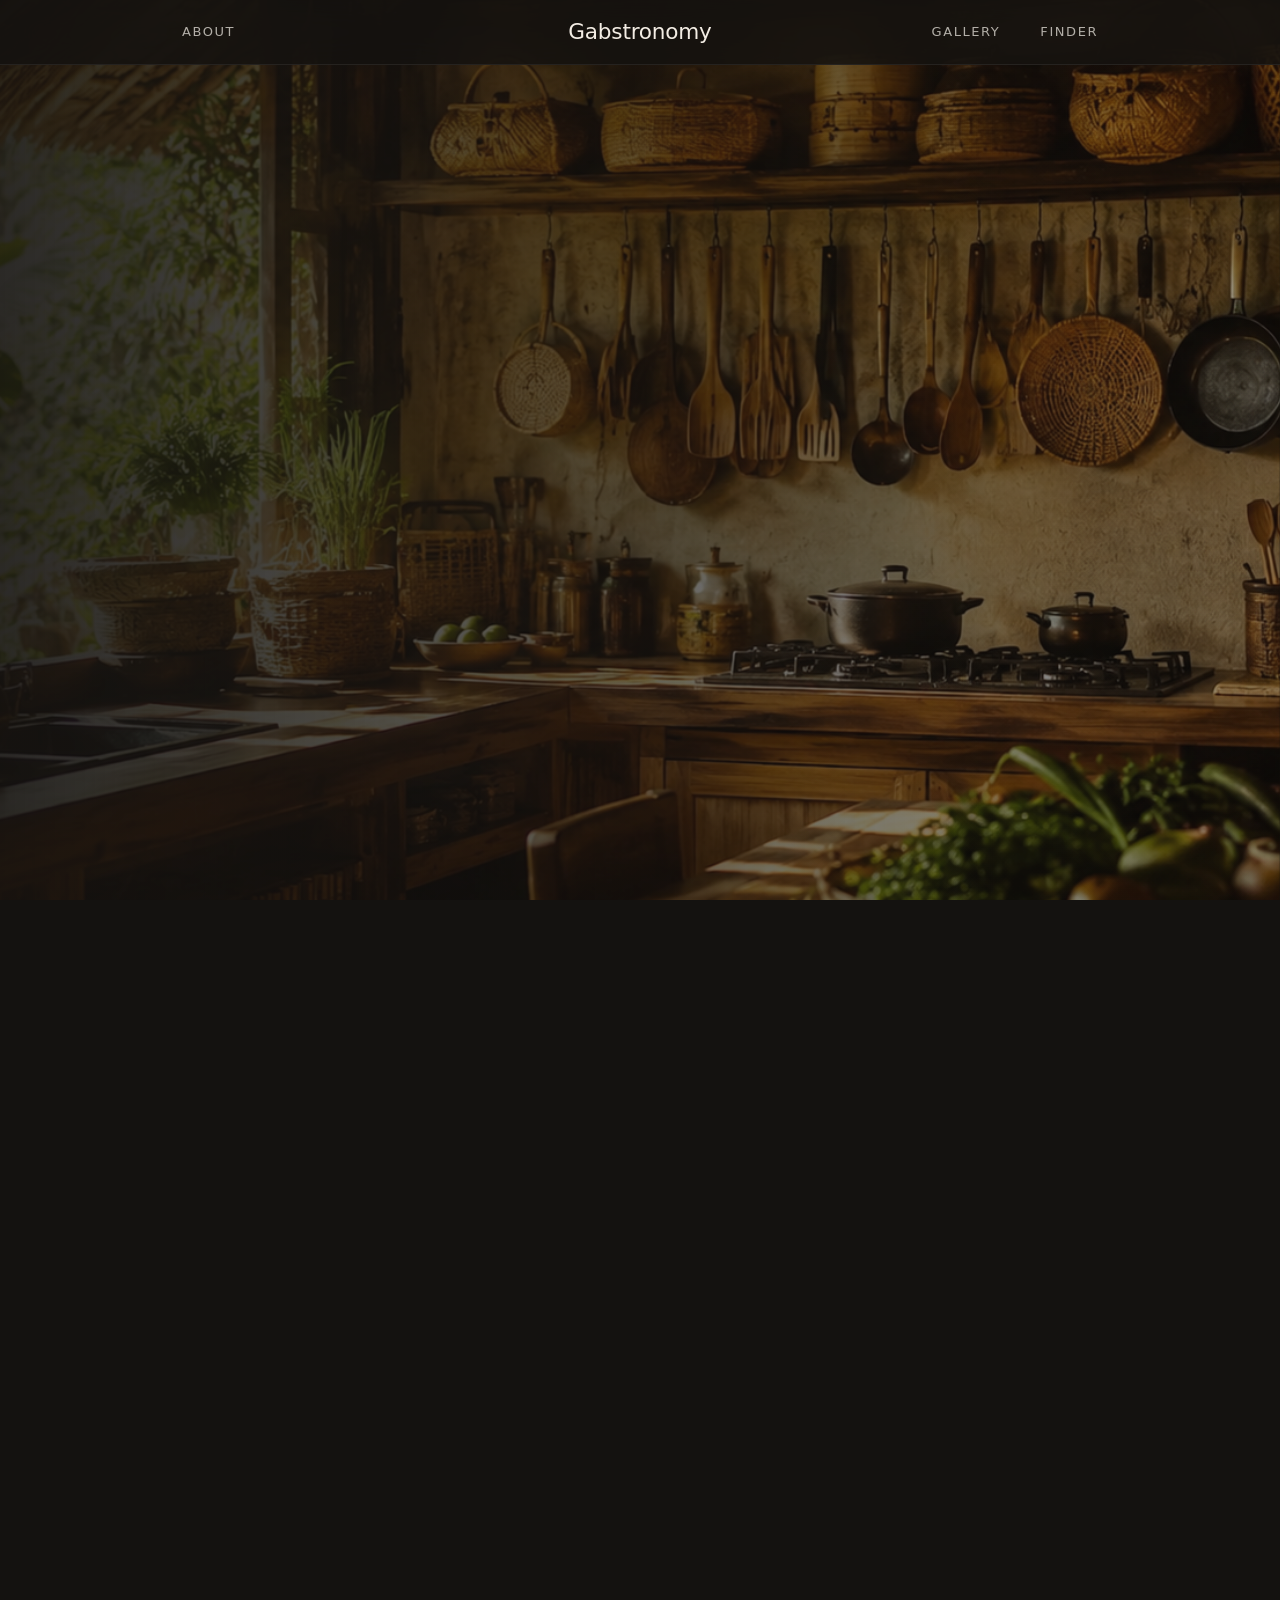
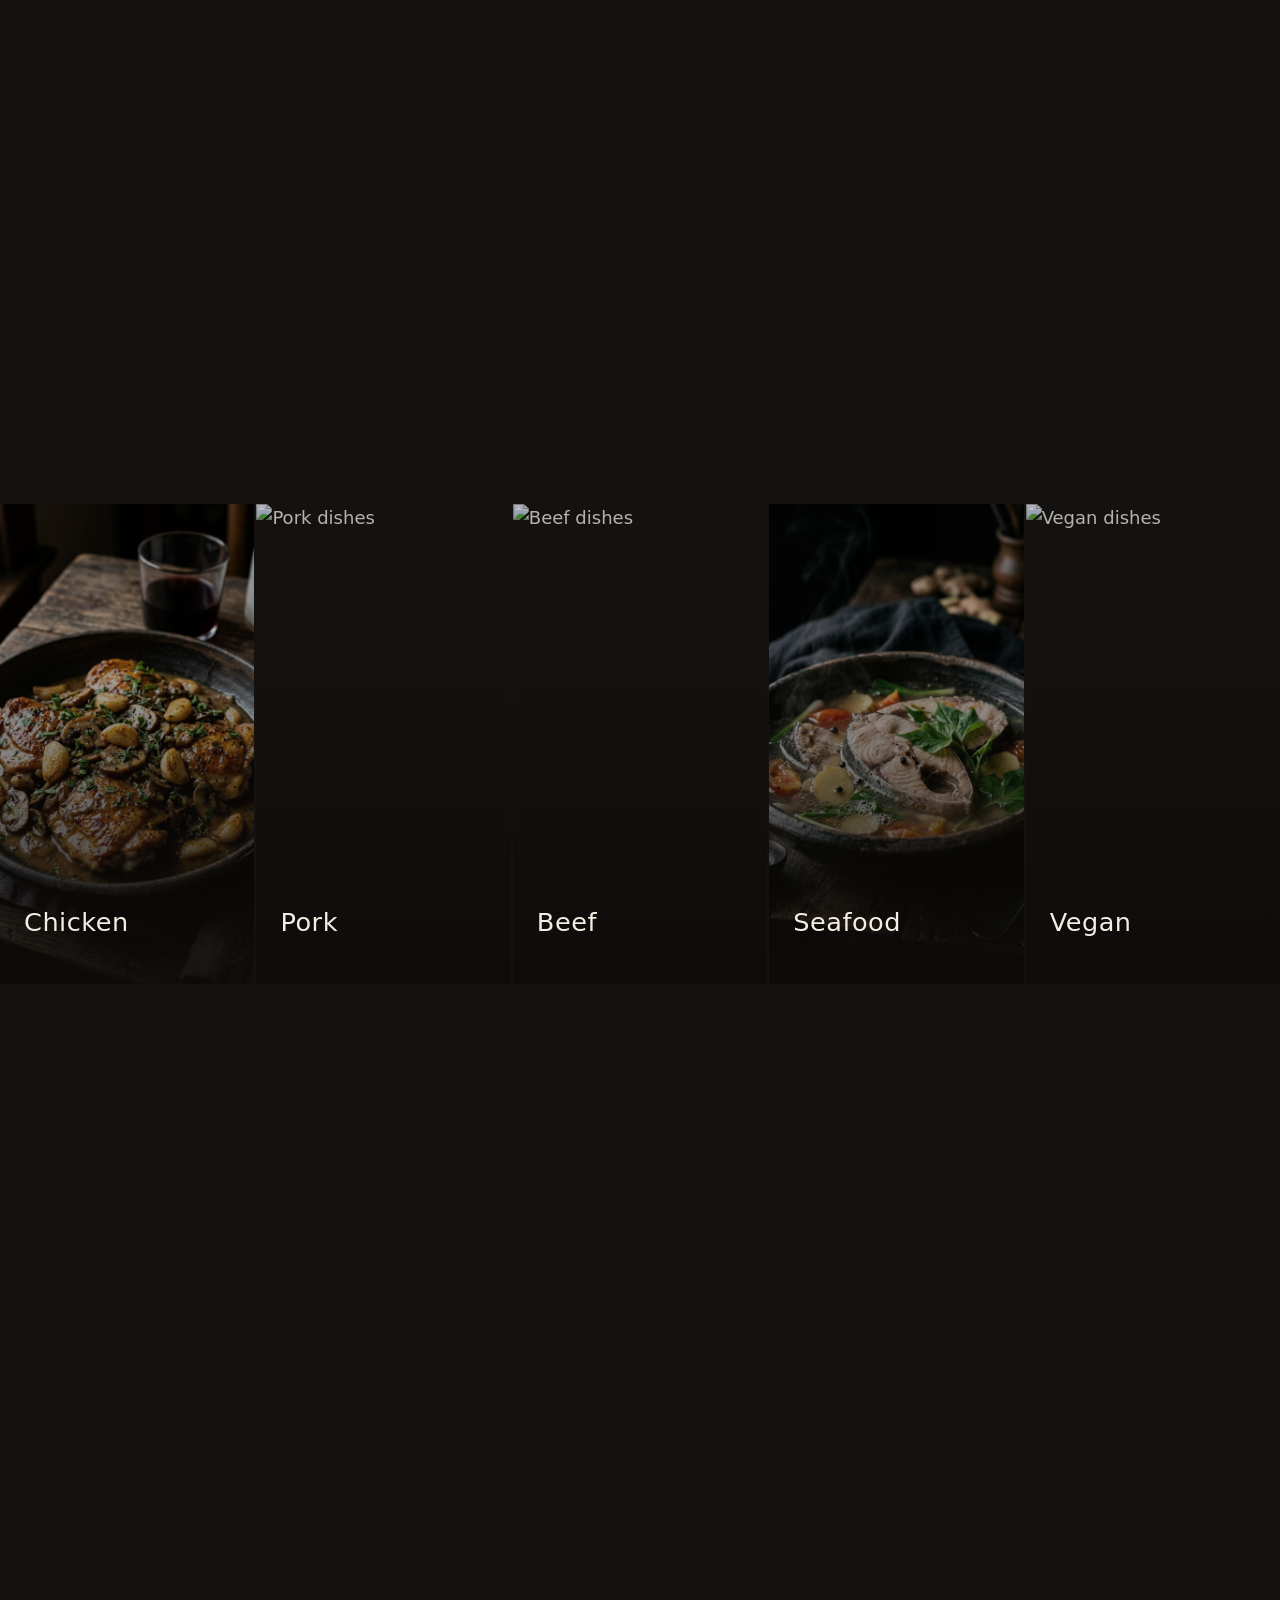
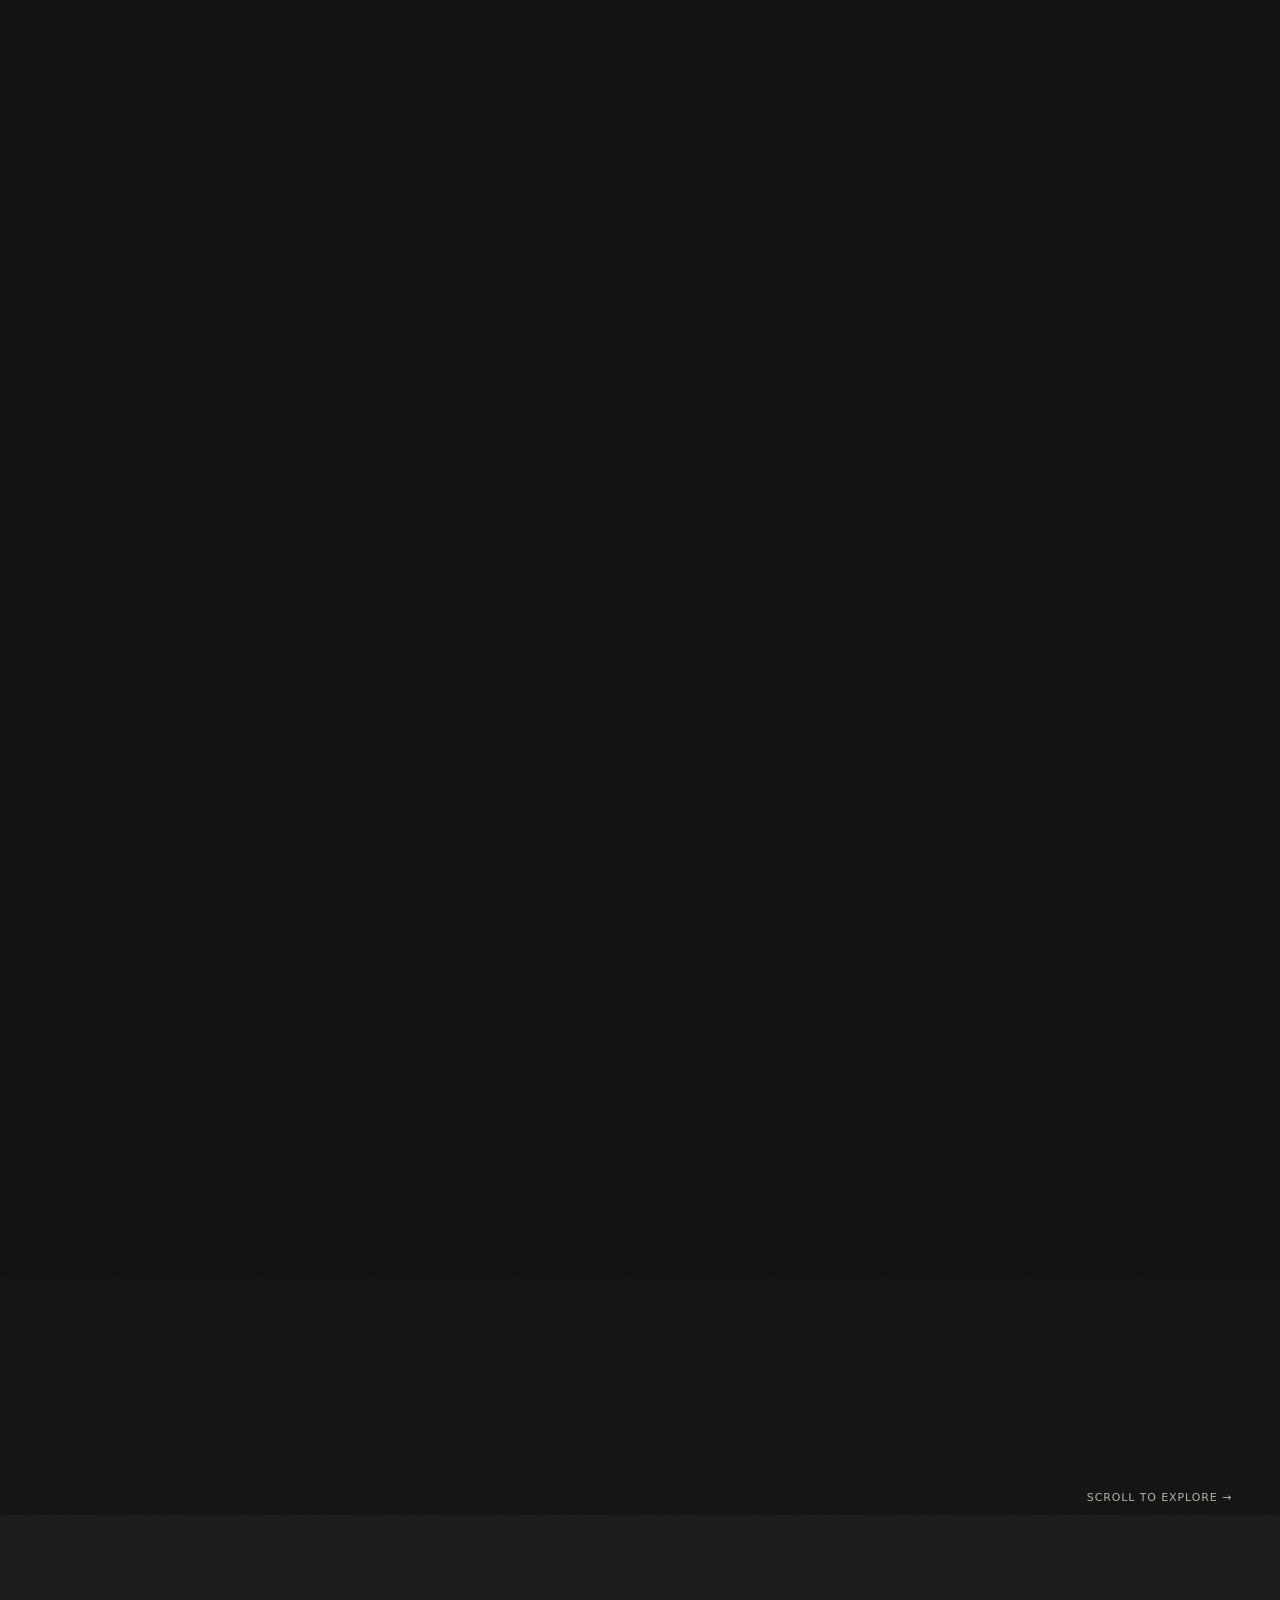
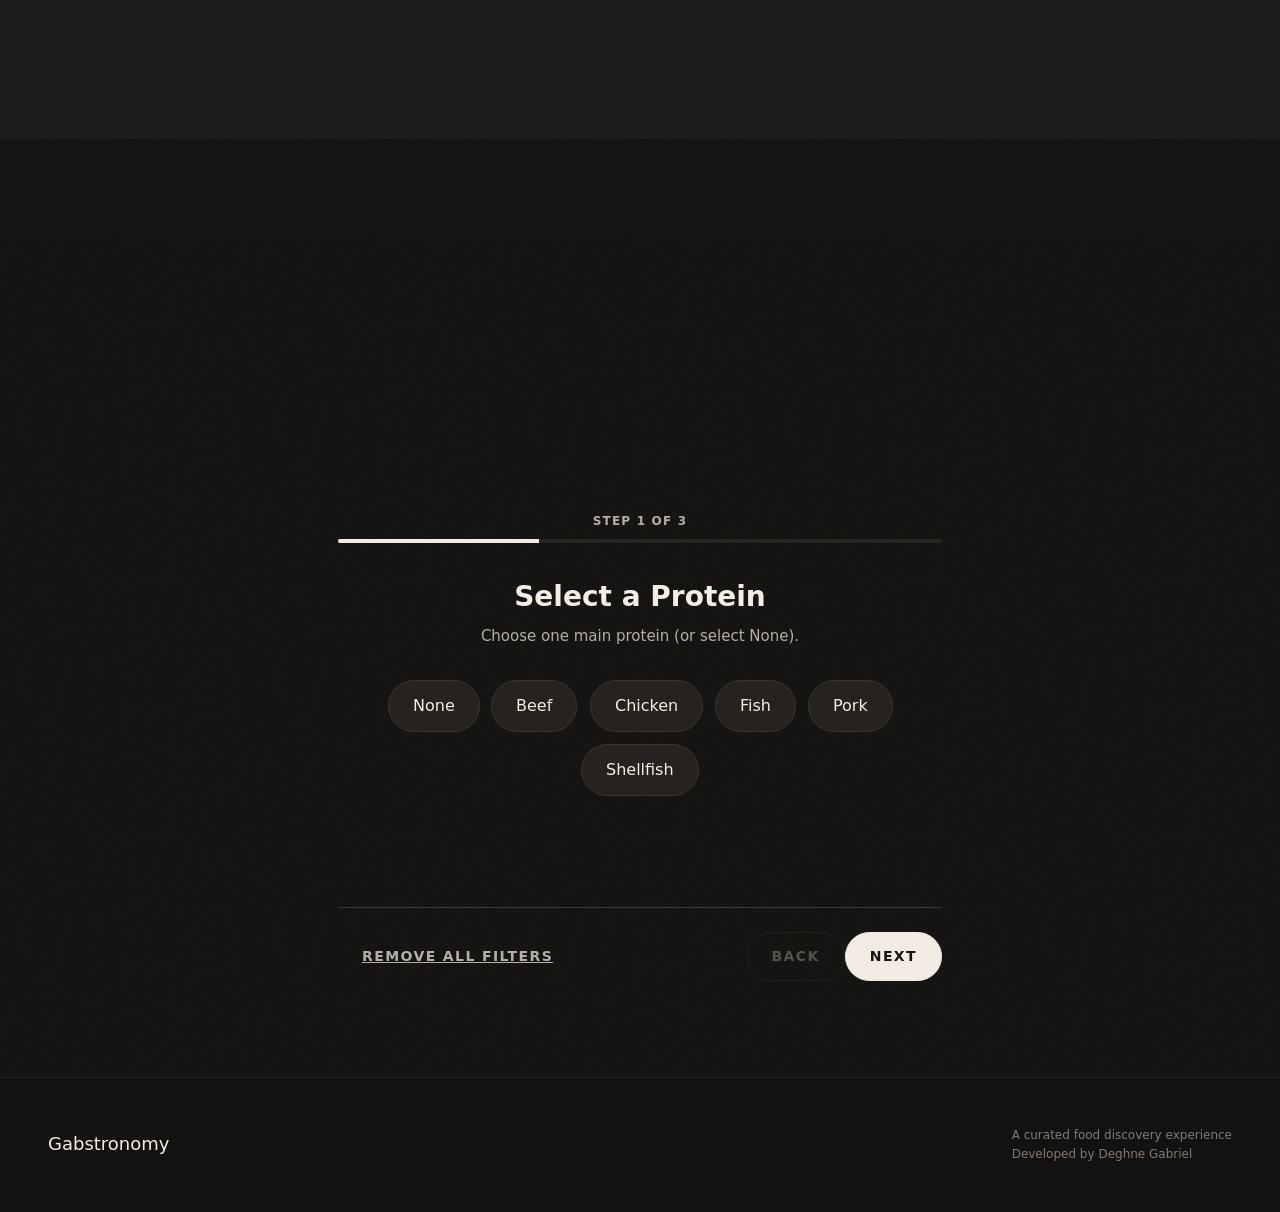
==== commit e1d4d529: "feat: add menu overview section (intro, 5-cat grid, section header, DISHES label, menu list)" ====
--- a/index.html
+++ b/index.html
@@ -103,6 +103,163 @@
   </section>
 
   <!-- ============================================ -->
+  <!-- MENU OVERVIEW                                 -->
+  <!-- ============================================ -->
+  <section class="menu-overview" id="menu-overview">
+
+    <!-- 1. Intro Paragraph Block -->
+    <div class="menu-overview__intro reveal">
+      <p class="menu-overview__intro-body">
+        Every dish on this site starts from the same place — a real kitchen, real ingredients, and the desire
+        to make something worth sitting down for. No shortcuts that compromise flavor, no recipes kept for
+        special occasions only. These are the dishes that have become part of how I cook every week.
+        Some are fiercely Filipino, others borrowed and made personal. All of them are honest.
+      </p>
+      <p class="menu-overview__intro-body">
+        Here you'll find dishes organized by protein — a practical choice, since that's usually what
+        you have or what you're working around. Each links directly into the collection so you can
+        dig further into a dish, pull up the recipe, and start cooking.
+      </p>
+      <p class="menu-overview__intro-closing reveal reveal--delay-2">
+        Thank you for being here — now let's find something good to make.
+      </p>
+    </div>
+
+    <!-- 2. Five-Image Category Grid -->
+    <div class="cat-grid" id="cat-grid" aria-label="Browse dishes by category">
+      <a class="cat-grid__tile" href="#finder" id="cat-chicken" onclick="filterByProtein('chicken')" aria-label="Explore Chicken dishes">
+        <img src="images/garlic_chicken_mushroom.png" alt="Chicken dishes" class="cat-grid__img" loading="lazy" />
+        <div class="cat-grid__overlay"></div>
+        <div class="cat-grid__caption">
+          <span class="cat-grid__name">Chicken</span>
+          <span class="cat-grid__sub">See Dishes →</span>
+        </div>
+      </a>
+      <a class="cat-grid__tile" href="#finder" id="cat-pork" onclick="filterByProtein('pork')" aria-label="Explore Pork dishes">
+        <img src="images/sweet_and_spicy_pork_ribs.png" alt="Pork dishes" class="cat-grid__img" loading="lazy" />
+        <div class="cat-grid__overlay"></div>
+        <div class="cat-grid__caption">
+          <span class="cat-grid__name">Pork</span>
+          <span class="cat-grid__sub">See Dishes →</span>
+        </div>
+      </a>
+      <a class="cat-grid__tile" href="#finder" id="cat-beef" onclick="filterByProtein('beef')" aria-label="Explore Beef dishes">
+        <img src="https://images.unsplash.com/photo-1546833999-b9f581a1996d?w=800&q=80" alt="Beef dishes" class="cat-grid__img" loading="lazy" />
+        <div class="cat-grid__overlay"></div>
+        <div class="cat-grid__caption">
+          <span class="cat-grid__name">Beef</span>
+          <span class="cat-grid__sub">See Dishes →</span>
+        </div>
+      </a>
+      <a class="cat-grid__tile" href="#finder" id="cat-seafood" onclick="filterByProtein('fish')" aria-label="Explore Seafood dishes">
+        <img src="images/sinabawang_isda.png" alt="Seafood dishes" class="cat-grid__img" loading="lazy" />
+        <div class="cat-grid__overlay"></div>
+        <div class="cat-grid__caption">
+          <span class="cat-grid__name">Seafood</span>
+          <span class="cat-grid__sub">See Dishes →</span>
+        </div>
+      </a>
+      <a class="cat-grid__tile" href="#finder" id="cat-vegan" onclick="filterByProtein('none')" aria-label="Explore Vegan dishes">
+        <img src="https://images.unsplash.com/photo-1512621776951-a57141f2eefd?w=800&q=80" alt="Vegan dishes" class="cat-grid__img" loading="lazy" />
+        <div class="cat-grid__overlay"></div>
+        <div class="cat-grid__caption">
+          <span class="cat-grid__name">Vegan</span>
+          <span class="cat-grid__sub">See Dishes →</span>
+        </div>
+      </a>
+    </div>
+
+    <!-- 3. Section Header -->
+    <div class="menu-overview__header reveal">
+      <span class="menu-overview__eyebrow">EXPLORE</span>
+      <h2 class="menu-overview__heading">Our Menu</h2>
+      <p class="menu-overview__header-sub">A collection of dishes — each one cooked, tested, and worth returning to.</p>
+      <div class="menu-overview__divider-mark" aria-hidden="true"></div>
+    </div>
+
+    <!-- 4. Category Label -->
+    <div class="menu-overview__label reveal">
+      <span class="menu-overview__label-text">DISHES</span>
+      <p class="menu-overview__label-sub">Click any dish to open the full recipe and preparation steps.</p>
+    </div>
+
+    <!-- 5. Numbered Menu List -->
+    <div class="menu-list" id="menu-list">
+      <div class="menu-list__item reveal" onclick="openModal('chicken-adobo')" role="button" tabindex="0" aria-label="View Chicken Adobo recipe">
+        <span class="menu-list__num">01</span>
+        <div class="menu-list__body">
+          <span class="menu-list__name">Chicken Adobo</span>
+          <span class="menu-list__desc">Soy · Vinegar · Garlic · Bay Leaf — slow-braised until deeply savory</span>
+        </div>
+      </div>
+      <div class="menu-list__item reveal reveal--delay-1" onclick="openModal('garlic-chicken-mushroom')" role="button" tabindex="0" aria-label="View Garlic Chicken Mushroom recipe">
+        <span class="menu-list__num">02</span>
+        <div class="menu-list__body">
+          <span class="menu-list__name">Garlic Chicken Mushroom</span>
+          <span class="menu-list__desc">Chicken · Mushroom · Butter · Oyster Sauce — seared with cold-start garlic</span>
+        </div>
+      </div>
+      <div class="menu-list__item reveal reveal--delay-2" onclick="openModal('chicken-cordon-bleu')" role="button" tabindex="0" aria-label="View Chicken Cordon Bleu recipe">
+        <span class="menu-list__num">03</span>
+        <div class="menu-list__body">
+          <span class="menu-list__name">Chicken Cordon Bleu</span>
+          <span class="menu-list__desc">Chicken Breast · Ham · Cheese · Breadcrumbs — golden-fried and gooey</span>
+        </div>
+      </div>
+      <div class="menu-list__item reveal" onclick="openModal('bicol-express')" role="button" tabindex="0" aria-label="View Bicol Express recipe">
+        <span class="menu-list__num">04</span>
+        <div class="menu-list__body">
+          <span class="menu-list__name">Bicol Express</span>
+          <span class="menu-list__desc">Pork · Coconut Milk · Siling Labuyo · Garlic — spicy, creamy, fiery</span>
+        </div>
+      </div>
+      <div class="menu-list__item reveal reveal--delay-1" onclick="openModal('sweet-and-spicy-pork-ribs')" role="button" tabindex="0" aria-label="View Sweet and Spicy Pork Ribs recipe">
+        <span class="menu-list__num">05</span>
+        <div class="menu-list__body">
+          <span class="menu-list__name">Sweet &amp; Spicy Pork Ribs</span>
+          <span class="menu-list__desc">Pork Ribs · Tomato Paste · Chili Powder · Bell Pepper — sticky slow braise</span>
+        </div>
+      </div>
+      <div class="menu-list__item reveal reveal--delay-2" onclick="openModal('pork-binagoongan')" role="button" tabindex="0" aria-label="View Pork Binagoongan recipe">
+        <span class="menu-list__num">06</span>
+        <div class="menu-list__body">
+          <span class="menu-list__name">Pork Binagoongan</span>
+          <span class="menu-list__desc">Pork · Bagoong · Eggplant · Tomato — fermented depth, smoky finish</span>
+        </div>
+      </div>
+      <div class="menu-list__item reveal" onclick="openModal('sinabawang-isda')" role="button" tabindex="0" aria-label="View Sinabawang Isda recipe">
+        <span class="menu-list__num">07</span>
+        <div class="menu-list__body">
+          <span class="menu-list__name">Sinabawang Isda</span>
+          <span class="menu-list__desc">Fish · Tomato · Ginger · Kamote Leaves — clean broth, delicate kick</span>
+        </div>
+      </div>
+      <div class="menu-list__item reveal reveal--delay-1" onclick="openModal('bangus-steak')" role="button" tabindex="0" aria-label="View Bangus Steak recipe">
+        <span class="menu-list__num">08</span>
+        <div class="menu-list__body">
+          <span class="menu-list__name">Bangus Steak</span>
+          <span class="menu-list__desc">Milkfish · Soy · Calamansi · Toasted Garlic — tangy, fried, savory</span>
+        </div>
+      </div>
+      <div class="menu-list__item reveal reveal--delay-2" onclick="openModal('sweet-and-sour-bukaw')" role="button" tabindex="0" aria-label="View Sweet and Sour Bukaw recipe">
+        <span class="menu-list__num">09</span>
+        <div class="menu-list__body">
+          <span class="menu-list__name">Sweet &amp; Sour Bukaw</span>
+          <span class="menu-list__desc">Fish · Pineapple · Bell Pepper · Ketchup — vibrant, crispy, tangy</span>
+        </div>
+      </div>
+      <div class="menu-list__item reveal" onclick="openModal('chicken-tinola')" role="button" tabindex="0" aria-label="View Chicken Tinola recipe">
+        <span class="menu-list__num">10</span>
+        <div class="menu-list__body">
+          <span class="menu-list__name">Chicken Tinola</span>
+          <span class="menu-list__desc">Chicken · Ginger · Sayote · Malunggay — restorative ginger broth</span>
+        </div>
+      </div>
+    </div>
+
+  </section>
+
+  <!-- ============================================ -->
   <!-- SECTION DIVIDER                               -->
   <!-- ============================================ -->
   <div class="divider" aria-hidden="true">
--- a/styles.css
+++ b/styles.css
@@ -185,6 +185,69 @@
 .divider.is-revealed .divider__line{transform:scaleX(1)}
 .divider__mark{font-size:1rem;color:var(--ink-t);line-height:1;opacity:0;transform:scale(0) rotate(90deg);transition:all .6s cubic-bezier(.16,1,.3,1) .4s}
 .divider.is-revealed .divider__mark{opacity:1;transform:scale(1) rotate(0deg)}
+
+/* --- Menu Overview Section --- */
+.menu-overview{padding:5rem 0 0}
+
+/* Intro */
+.menu-overview__intro{max-width:580px;margin:0 auto;text-align:center;padding:0 var(--gutter) 4rem}
+.menu-overview__intro-body{font-size:1.0625rem;color:var(--ink-s);line-height:1.8;margin-bottom:1.5rem}
+.menu-overview__intro-closing{font-size:1.0625rem;color:var(--ink-t);font-style:italic;margin-top:2.5rem;padding-top:2rem;border-top:1px solid var(--border-l)}
+
+/* Category Grid */
+.cat-grid{display:flex;width:100%;height:480px;gap:2px;overflow:hidden}
+.cat-grid__tile{position:relative;flex:1;overflow:hidden;text-decoration:none;transition:flex 0.6s cubic-bezier(.16,1,.3,1)}
+.cat-grid__tile:hover{flex:2.2}
+.cat-grid__img{width:100%;height:100%;object-fit:cover;transition:transform 0.8s cubic-bezier(.16,1,.3,1),filter 0.6s var(--ease);filter:brightness(0.75) saturate(0.9)}
+.cat-grid__tile:hover .cat-grid__img{transform:scale(1.05);filter:brightness(0.65) saturate(1.1)}
+.cat-grid__overlay{position:absolute;inset:0;background:linear-gradient(to top,rgba(14,12,10,0.92) 0%,rgba(14,12,10,0.35) 45%,transparent 75%);transition:opacity 0.4s var(--ease)}
+.cat-grid__caption{position:absolute;bottom:0;left:0;right:0;padding:1.75rem 1.5rem;display:flex;flex-direction:column;gap:0.35rem;color:#F3EDE4;transform:translateY(4px);transition:transform 0.5s cubic-bezier(.16,1,.3,1)}
+.cat-grid__tile:hover .cat-grid__caption{transform:translateY(0)}
+.cat-grid__name{font-family:var(--serif);font-weight:400;font-size:clamp(1.1rem,2vw,1.6rem);line-height:1;letter-spacing:0.02em;white-space:nowrap}
+.cat-grid__sub{font-family:var(--sans);font-size:0.75rem;letter-spacing:0.1em;text-transform:uppercase;color:rgba(243,237,228,0.6);opacity:0;transform:translateY(6px);transition:opacity 0.4s var(--ease) 0.1s,transform 0.4s var(--ease) 0.1s}
+.cat-grid__tile:hover .cat-grid__sub{opacity:1;transform:translateY(0)}
+
+/* Section Header */
+.menu-overview__header{padding:5rem var(--gutter) 2.5rem;text-align:center;max-width:var(--container);margin:0 auto}
+.menu-overview__eyebrow{display:block;font-family:var(--sans);font-size:0.6875rem;letter-spacing:0.2em;text-transform:uppercase;color:var(--ink-t);margin-bottom:1rem}
+.menu-overview__heading{font-family:var(--serif);font-weight:400;font-size:clamp(2.5rem,5vw,4.5rem);letter-spacing:-0.01em;line-height:1;margin-bottom:1rem}
+.menu-overview__header-sub{font-size:1rem;color:var(--ink-s);max-width:420px;margin:0 auto}
+.menu-overview__divider-mark{width:1px;height:48px;background:var(--border);margin:2.5rem auto 0}
+
+/* Category Label */
+.menu-overview__label{text-align:center;padding:0 var(--gutter) 2.5rem;max-width:var(--container);margin:0 auto}
+.menu-overview__label-text{display:block;font-family:var(--sans);font-size:0.75rem;letter-spacing:0.22em;text-transform:uppercase;color:var(--ink);margin-bottom:0.5rem}
+.menu-overview__label-sub{font-size:0.9rem;color:var(--ink-t)}
+
+/* Menu List */
+.menu-list{max-width:var(--container);margin:0 auto;padding:0 var(--gutter) 5rem;display:grid;grid-template-columns:repeat(3,1fr);gap:0}
+.menu-list__item{display:flex;align-items:flex-start;gap:1.25rem;padding:1.5rem 1.75rem;border-top:1px solid var(--border-l);cursor:pointer;transition:background 0.25s var(--ease)}
+.menu-list__item:hover{background:var(--surf-e)}
+.menu-list__item:nth-child(1n){border-left:1px solid var(--border-l)}
+.menu-list__item:first-child,.menu-list__item:nth-child(2),.menu-list__item:nth-child(3){border-top:1px solid var(--border)}
+.menu-list__item:last-child,.menu-list__item:nth-last-child(2),.menu-list__item:nth-last-child(3){border-bottom:1px solid var(--border-l)}
+.menu-list__num{font-family:var(--sans);font-size:0.625rem;font-weight:600;letter-spacing:0.12em;color:var(--ink-t);flex-shrink:0;padding-top:0.2rem;min-width:2ch}
+.menu-list__body{display:flex;flex-direction:column;gap:0.3rem;flex:1;min-width:0}
+.menu-list__name{font-family:var(--serif);font-weight:400;font-size:1.125rem;color:var(--ink);line-height:1.2;transition:color 0.2s var(--ease)}
+.menu-list__item:hover .menu-list__name{color:var(--ink-s)}
+.menu-list__desc{font-family:var(--sans);font-size:0.8125rem;color:var(--ink-t);line-height:1.5}
+
+/* Responsive */
+@media(max-width:900px){
+  .menu-list{grid-template-columns:repeat(2,1fr)}
+  .menu-list__item:first-child,.menu-list__item:nth-child(2){border-top:1px solid var(--border)}
+  .menu-list__item:nth-child(3){border-top:1px solid var(--border-l)}
+}
+@media(max-width:640px){
+  .cat-grid{height:340px;overflow-x:auto;overflow-y:hidden;scroll-snap-type:x mandatory;-webkit-overflow-scrolling:touch;flex-shrink:0}
+  .cat-grid__tile{flex:0 0 72vw;scroll-snap-align:start}
+  .cat-grid__tile:hover{flex:0 0 72vw}
+  .cat-grid__sub{opacity:1;transform:translateY(0)}
+  .menu-list{grid-template-columns:1fr}
+  .menu-list__item:nth-child(n){border-top:1px solid var(--border-l)}
+  .menu-list__item:first-child{border-top:1px solid var(--border)}
+  .menu-list__item:last-child{border-bottom:1px solid var(--border-l)}
+}
 
 /* --- Marquee Strip --- */
 .marquee{overflow:hidden;padding:1.5rem 0;border-top:1px solid var(--border-l);border-bottom:1px solid var(--border-l);white-space:nowrap;position:relative}
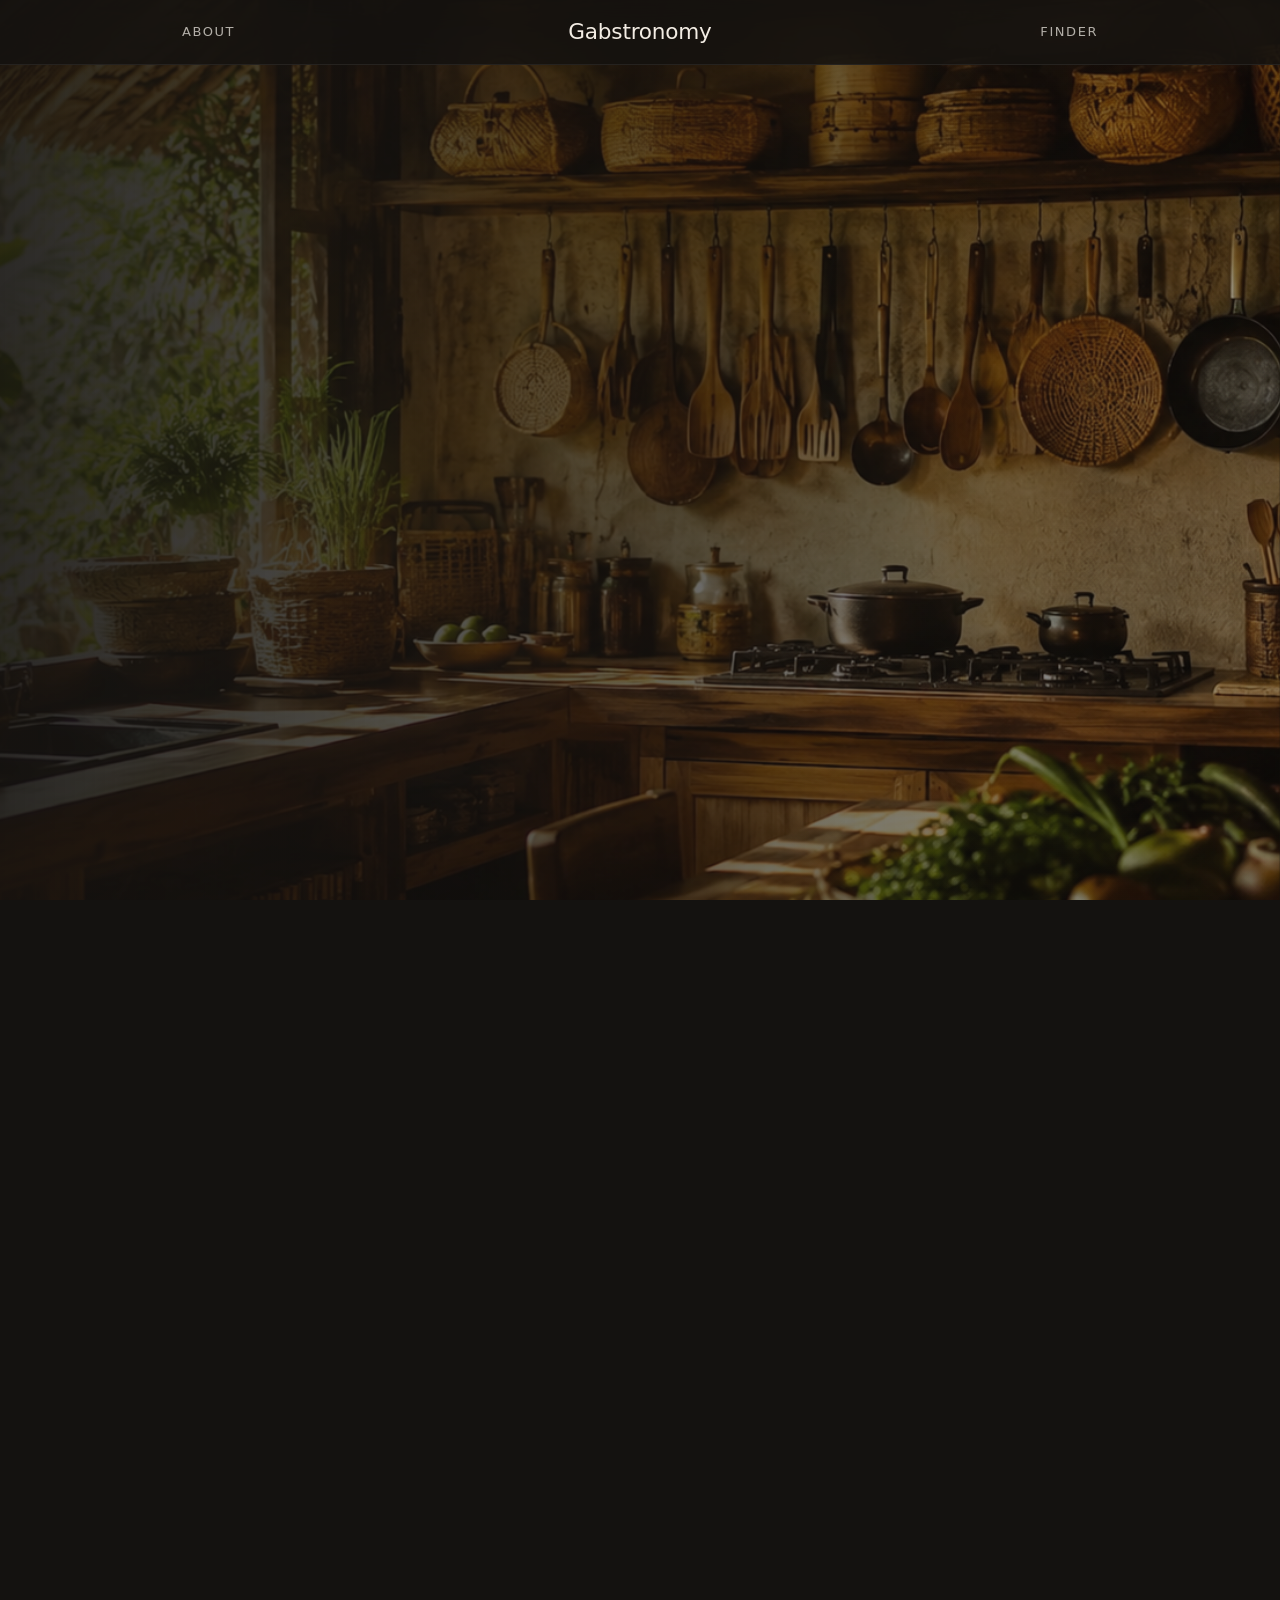
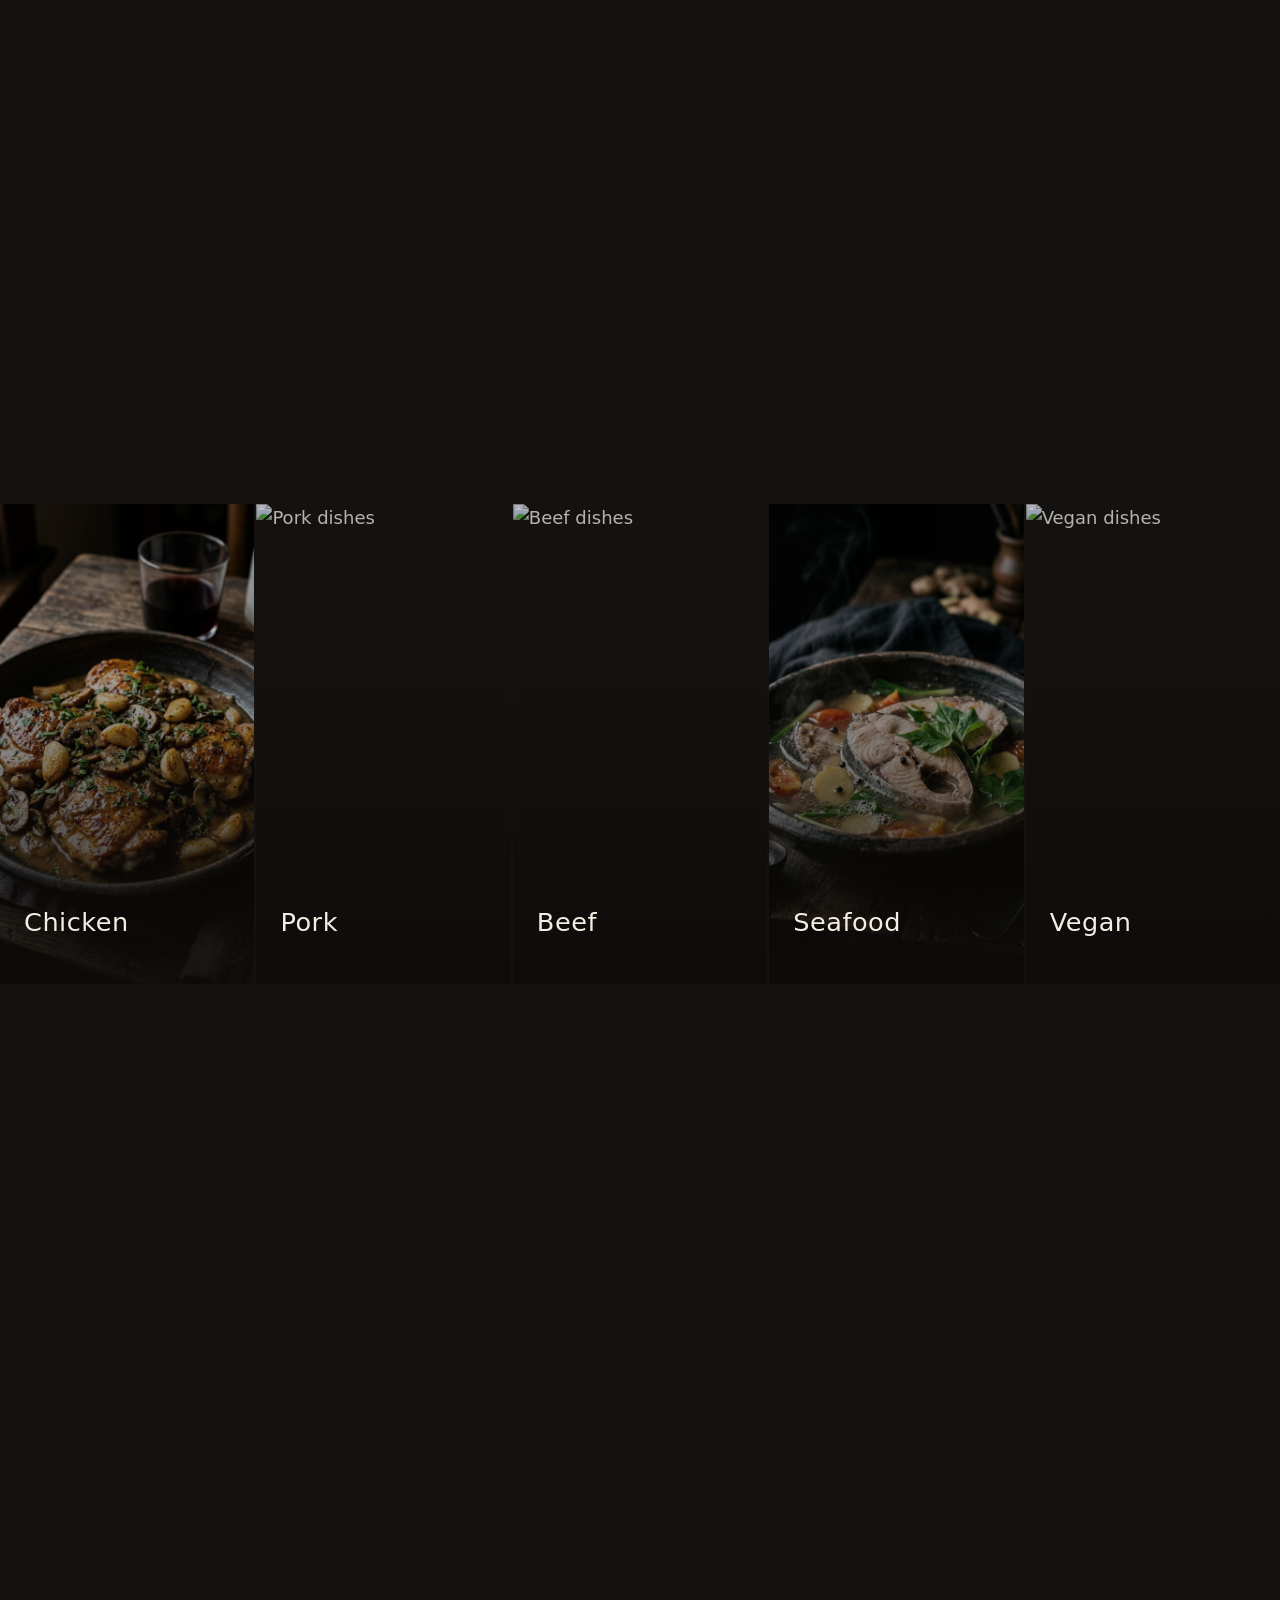
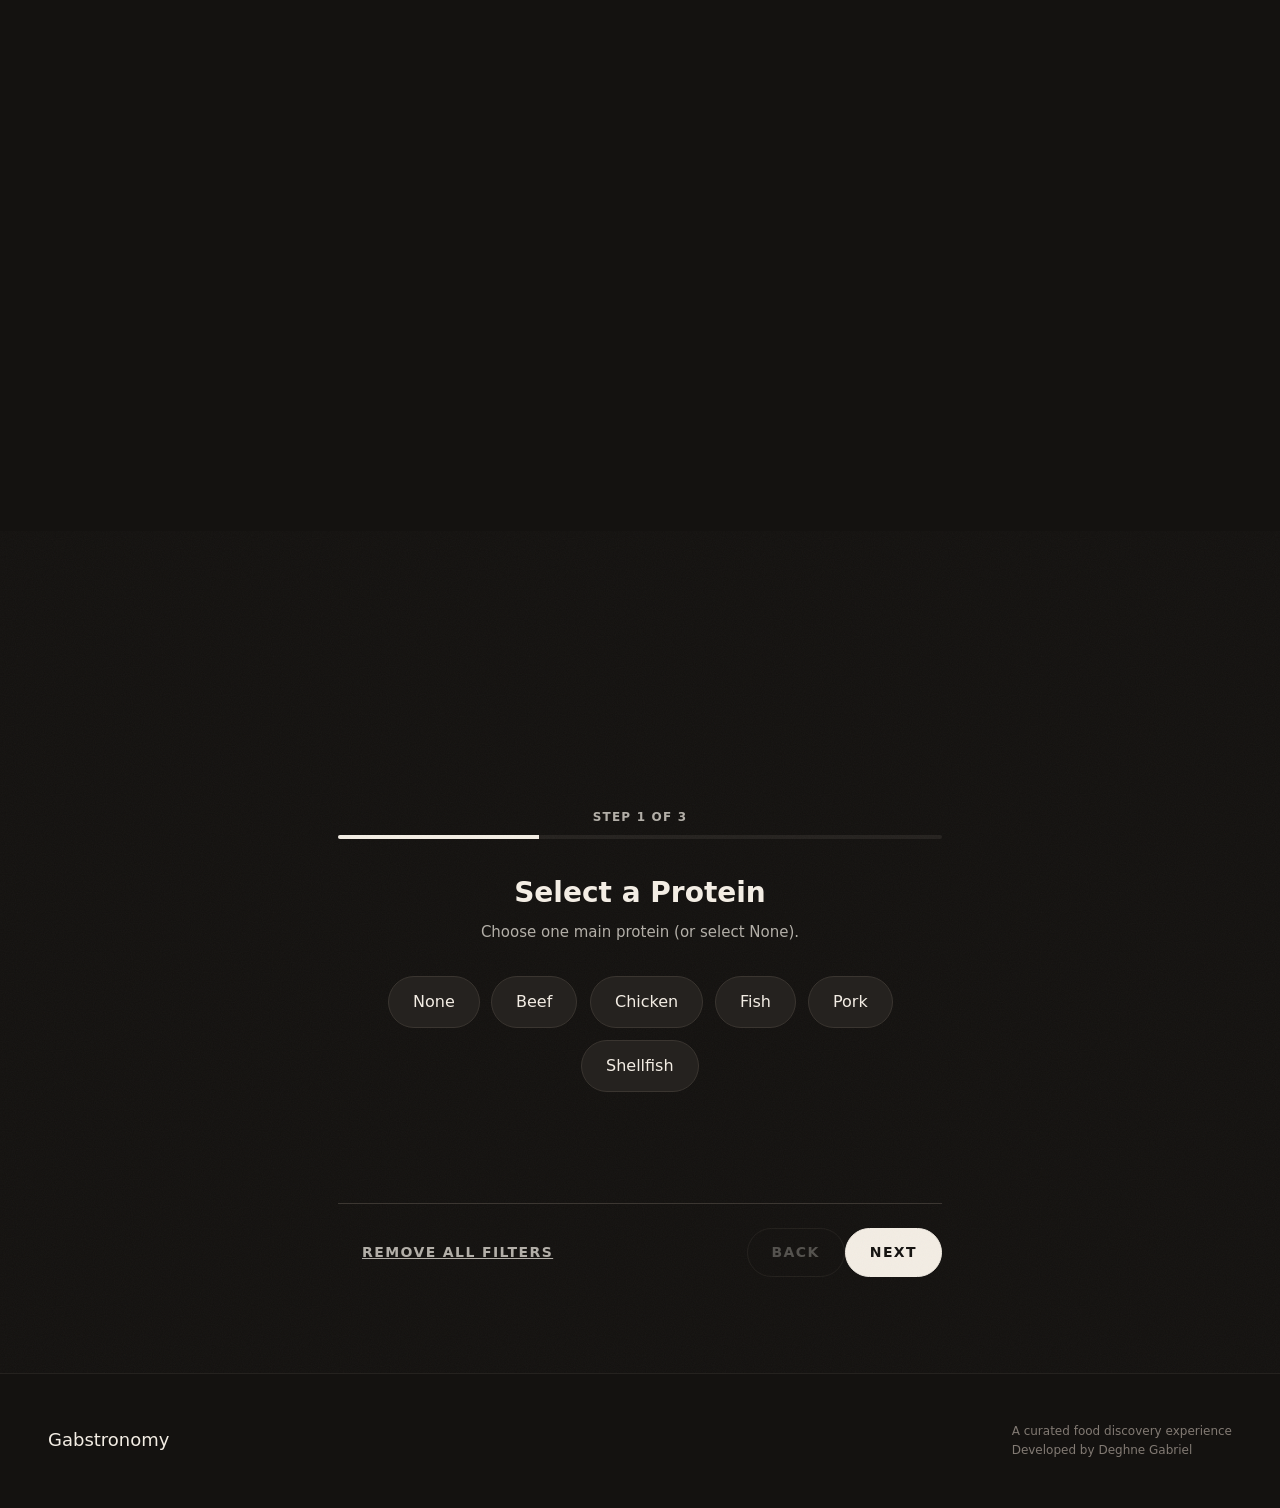
==== commit d0f4fc59: "feat: remove Top 3 and Collection sections for now" ====
--- a/index.html
+++ b/index.html
@@ -24,7 +24,6 @@
       <a href="#hero" class="nav__wordmark" id="nav-logo">Gabstronomy</a>
       <div class="nav__right-zone">
         <nav class="nav__links nav__links--right" id="nav-links-right">
-          <a href="#gallery" class="nav__link" id="nav-gallery">Gallery</a>
           <a href="#finder" class="nav__link" id="nav-finder">Finder</a>
         </nav>
         <button class="nav__burger" id="nav-burger" aria-label="Toggle navigation menu">
@@ -35,7 +34,6 @@
     <!-- Mobile menu overlay -->
     <div class="nav__mobile" id="nav-mobile">
       <a href="#about" class="nav__mobile-link">About</a>
-      <a href="#gallery" class="nav__mobile-link">Gallery</a>
       <a href="#finder" class="nav__mobile-link">Finder</a>
     </div>
   </header>
@@ -262,83 +260,11 @@
   <!-- ============================================ -->
   <!-- SECTION DIVIDER                               -->
   <!-- ============================================ -->
-  <div class="divider" aria-hidden="true">
+  <div class="divider reveal" aria-hidden="true">
     <span class="divider__line"></span>
     <span class="divider__mark">✦</span>
     <span class="divider__line"></span>
   </div>
-
-  <!-- ============================================ -->
-  <!-- TRIO GRID                                    -->
-  <!-- ============================================ -->
-  <section class="trio" id="featured">
-    <div class="trio__header">
-      <h2 class="trio__title reveal">My Top 3</h2>
-    </div>
-    <div class="trio__inner">
-      <div class="trio__item" onclick="openModal('garlic-chicken-mushroom')">
-        <div class="trio__image-wrap">
-          <img src="images/garlic_chicken_mushroom.png" alt="Garlic Chicken Mushroom" class="trio__image" loading="lazy" />
-        </div>
-        <div class="trio__content">
-          <h3 class="trio__name">Garlic Chicken Mushroom</h3>
-          <p class="trio__desc">Crispy seared chicken with earthy mushrooms.</p>
-        </div>
-      </div>
-      <div class="trio__item" onclick="openModal('sweet-and-spicy-pork-ribs')">
-        <div class="trio__image-wrap">
-          <img src="images/sweet_and_spicy_pork_ribs.png" alt="Sweet and Spicy Pork Ribs" class="trio__image" loading="lazy" />
-        </div>
-        <div class="trio__content">
-          <h3 class="trio__name">Sweet and Spicy Pork Ribs</h3>
-          <p class="trio__desc">Sticky, savory, and perfectly tender.</p>
-        </div>
-      </div>
-      <div class="trio__item" onclick="openModal('sweet-and-sour-bukaw')">
-        <div class="trio__image-wrap">
-          <img src="images/sweet_and_sour_bukaw.png" alt="Sweet and Sour Bukaw" class="trio__image" loading="lazy" />
-        </div>
-        <div class="trio__content">
-          <h3 class="trio__name">Sweet and Sour Bukaw</h3>
-          <p class="trio__desc">A delightful balance of sweet, sour, and savory.</p>
-        </div>
-      </div>
-    </div>
-  </section>
-
-
-
-  <!-- ============================================ -->
-  <!-- FOOD GALLERY                                  -->
-  <!-- ============================================ -->
-  <section class="gallery" id="gallery">
-    <div class="gallery__header">
-      <div class="gallery__header-text">
-        <div class="gallery__header-top" style="display:flex; justify-content:space-between; align-items:flex-end;">
-          <div>
-            <h2 class="gallery__title reveal">The Collection</h2>
-            <p class="gallery__subtitle reveal reveal--delay-1">A curated selection of dishes worth making — and making again.</p>
-          </div>
-        </div>
-      </div>
-    </div>
-
-    <!-- Carousel -->
-    <div class="gallery__indicator" aria-hidden="true">Scroll to explore &rarr;</div>
-    <div class="gallery__carousel" id="gallery-carousel">
-      <div class="gallery__track" id="gallery-track">
-        <!-- Populated by JS -->
-      </div>
-    </div>
-
-    <!-- Empty state -->
-    <div class="gallery__empty" id="gallery-empty" hidden>
-      <p class="gallery__empty-title">No dishes match these filters</p>
-      <p class="gallery__empty-sub">Try removing a filter or exploring a different combination.</p>
-    </div>
-  </section>
-
-
 
   <!-- ============================================ -->
   <!-- FOOD FINDER (STEP-BY-STEP)                    -->
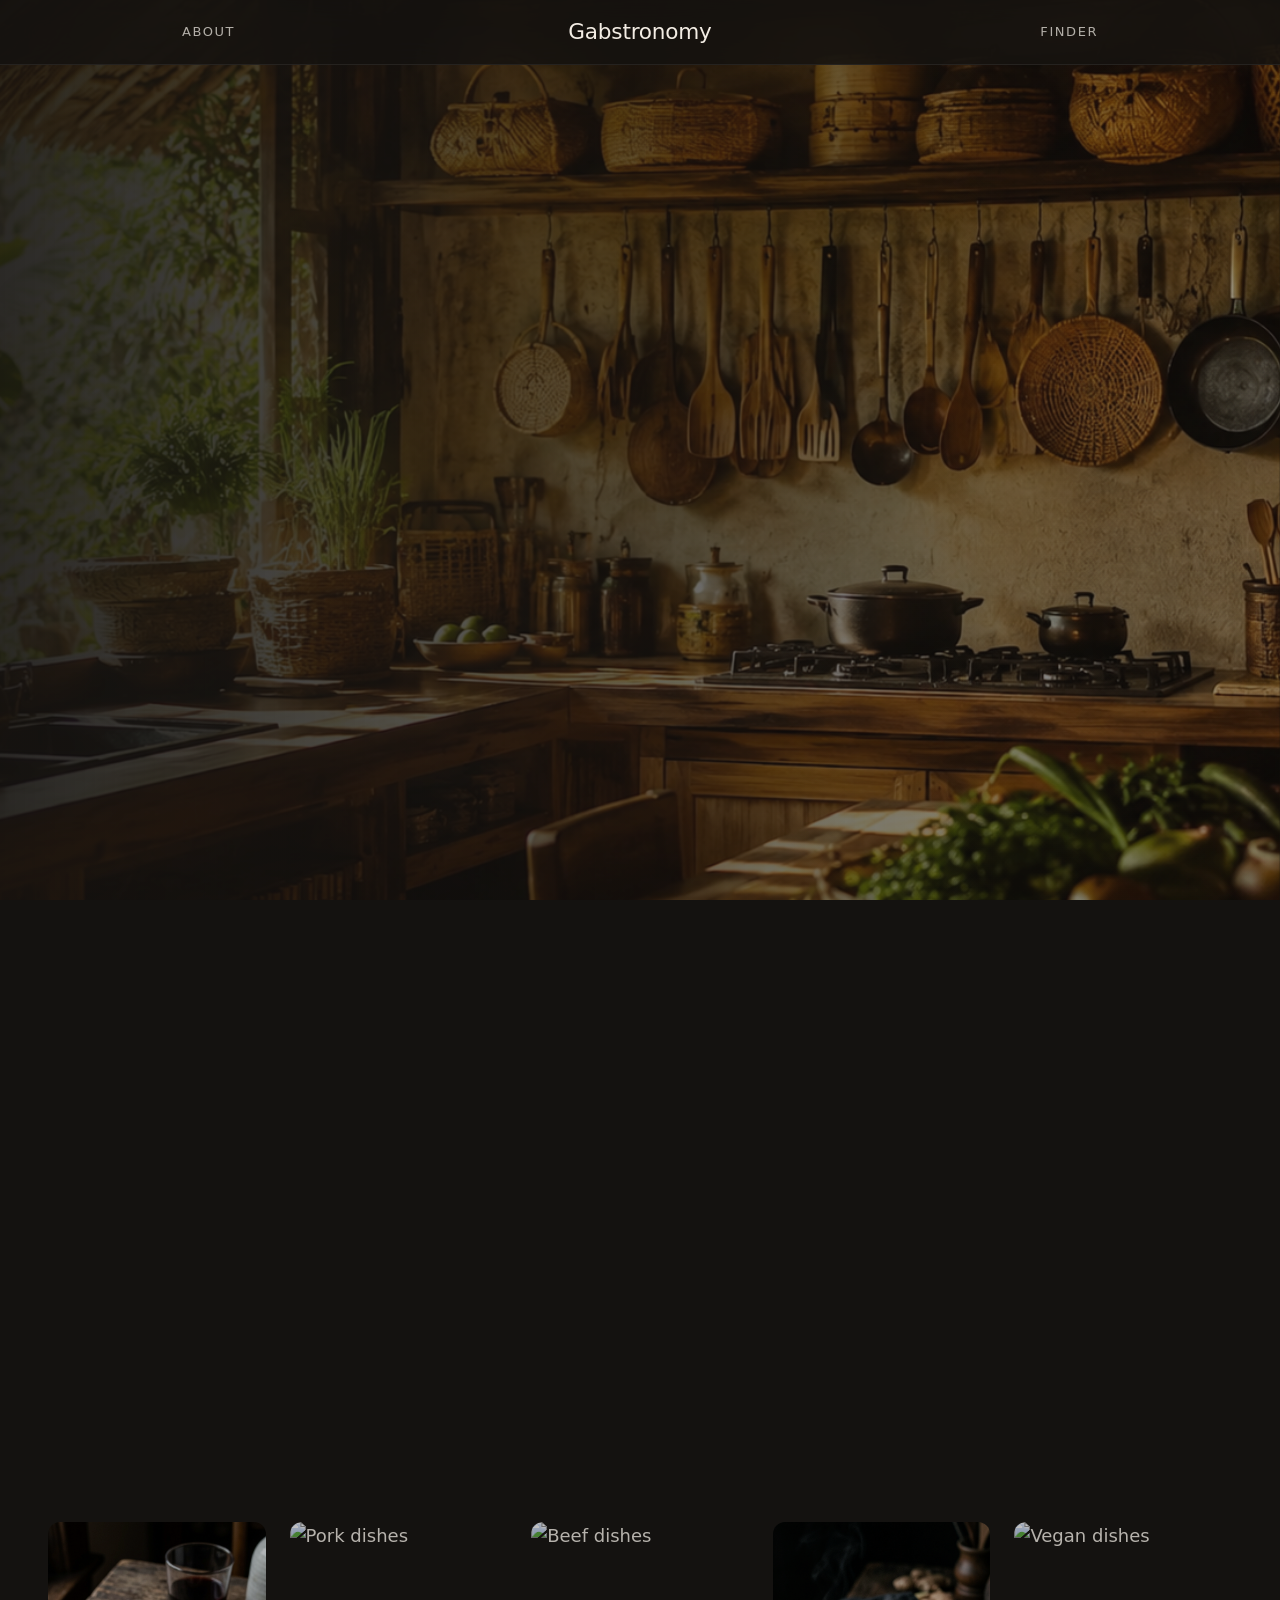
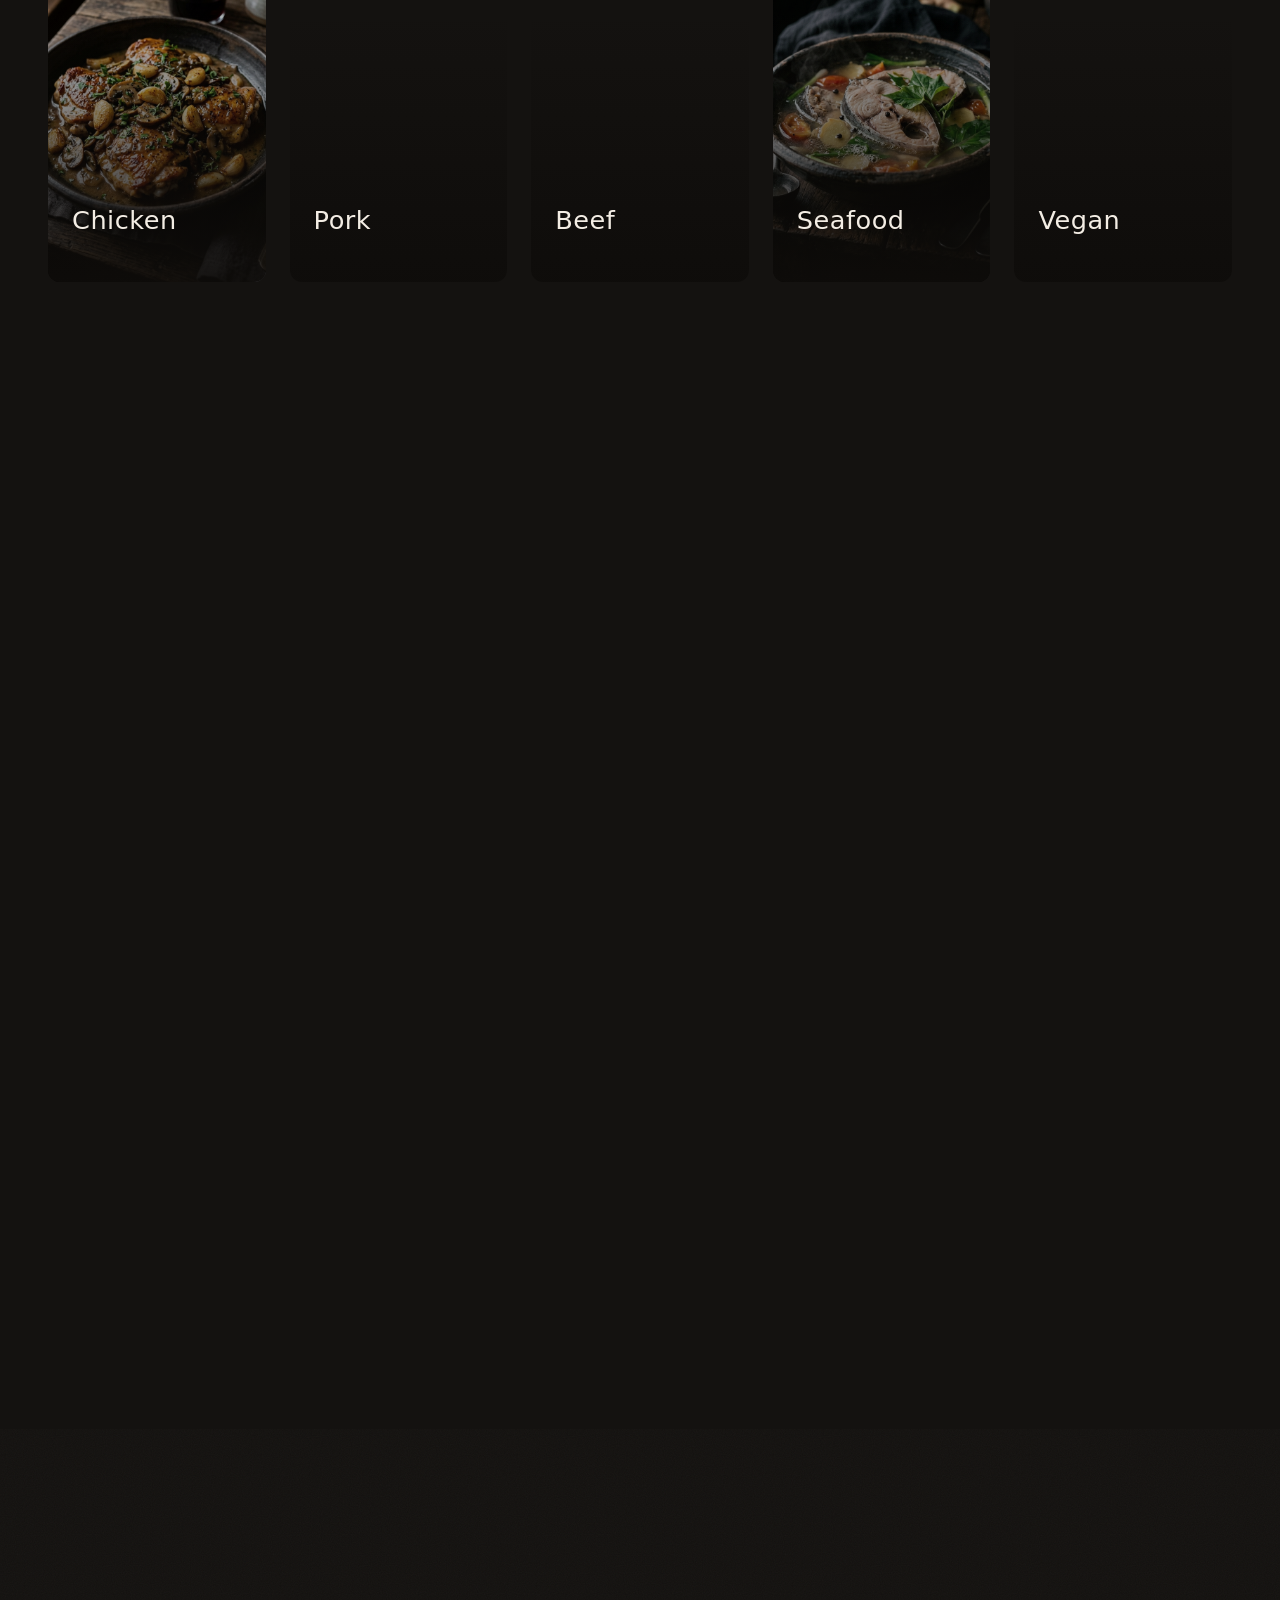
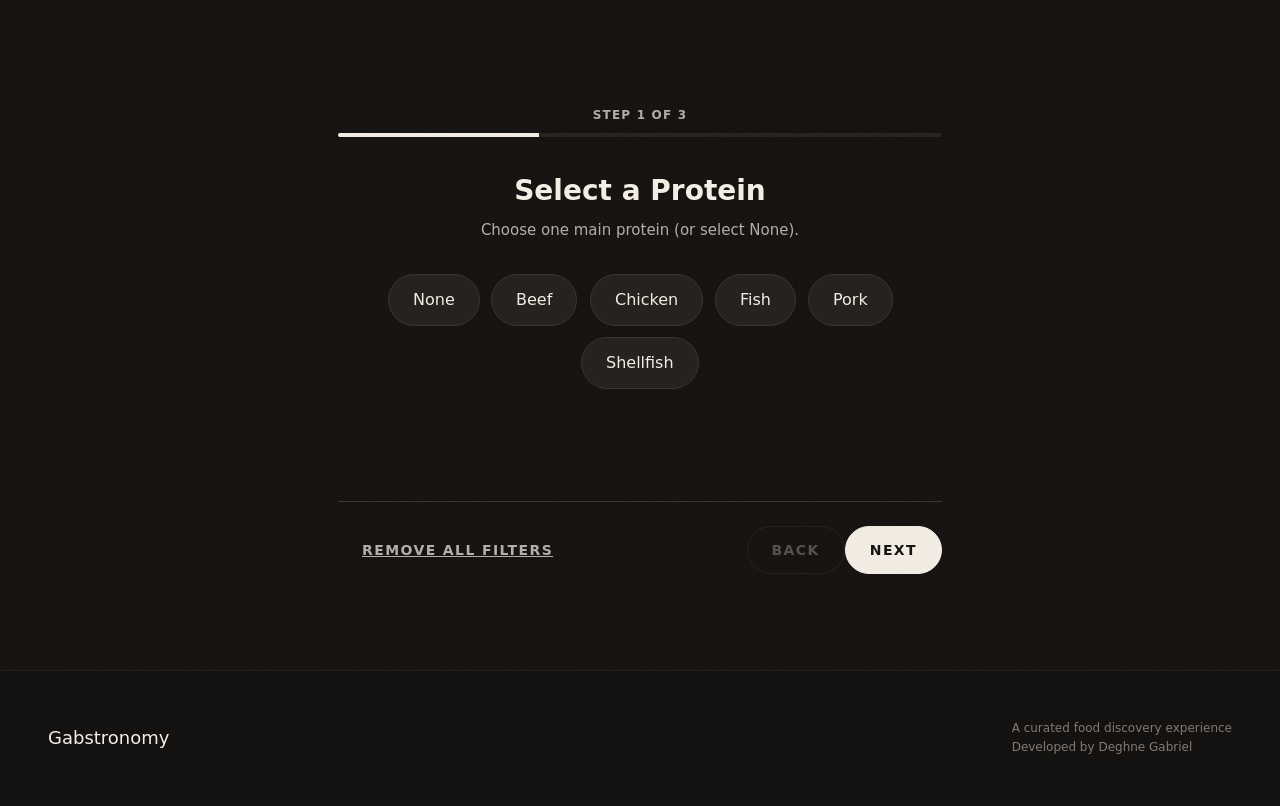
==== commit f96bdcbe: "feat: remove menu overview intro text" ====
--- a/index.html
+++ b/index.html
@@ -105,23 +105,6 @@
   <!-- ============================================ -->
   <section class="menu-overview" id="menu-overview">
 
-    <!-- 1. Intro Paragraph Block -->
-    <div class="menu-overview__intro reveal">
-      <p class="menu-overview__intro-body">
-        Every dish on this site starts from the same place — a real kitchen, real ingredients, and the desire
-        to make something worth sitting down for. No shortcuts that compromise flavor, no recipes kept for
-        special occasions only. These are the dishes that have become part of how I cook every week.
-        Some are fiercely Filipino, others borrowed and made personal. All of them are honest.
-      </p>
-      <p class="menu-overview__intro-body">
-        Here you'll find dishes organized by protein — a practical choice, since that's usually what
-        you have or what you're working around. Each links directly into the collection so you can
-        dig further into a dish, pull up the recipe, and start cooking.
-      </p>
-      <p class="menu-overview__intro-closing reveal reveal--delay-2">
-        Thank you for being here — now let's find something good to make.
-      </p>
-    </div>
 
     <!-- 2. Five-Image Category Grid -->
     <div class="cat-grid" id="cat-grid" aria-label="Browse dishes by category">
--- a/styles.css
+++ b/styles.css
@@ -195,8 +195,8 @@
 .menu-overview__intro-closing{font-size:1.0625rem;color:var(--ink-t);font-style:italic;margin-top:2.5rem;padding-top:2rem;border-top:1px solid var(--border-l)}
 
 /* Category Grid */
-.cat-grid{display:flex;width:100%;height:480px;gap:2px;overflow:hidden}
-.cat-grid__tile{position:relative;flex:1;overflow:hidden;text-decoration:none;transition:flex 0.6s cubic-bezier(.16,1,.3,1)}
+.cat-grid{display:flex;width:100%;max-width:var(--container);margin:0 auto;padding:0 var(--gutter);height:360px;gap:1.5rem;overflow:hidden}
+.cat-grid__tile{position:relative;flex:1;overflow:hidden;border-radius:12px;text-decoration:none;transition:flex 0.6s cubic-bezier(.16,1,.3,1)}
 .cat-grid__tile:hover{flex:2.2}
 .cat-grid__img{width:100%;height:100%;object-fit:cover;transition:transform 0.8s cubic-bezier(.16,1,.3,1),filter 0.6s var(--ease);filter:brightness(0.75) saturate(0.9)}
 .cat-grid__tile:hover .cat-grid__img{transform:scale(1.05);filter:brightness(0.65) saturate(1.1)}
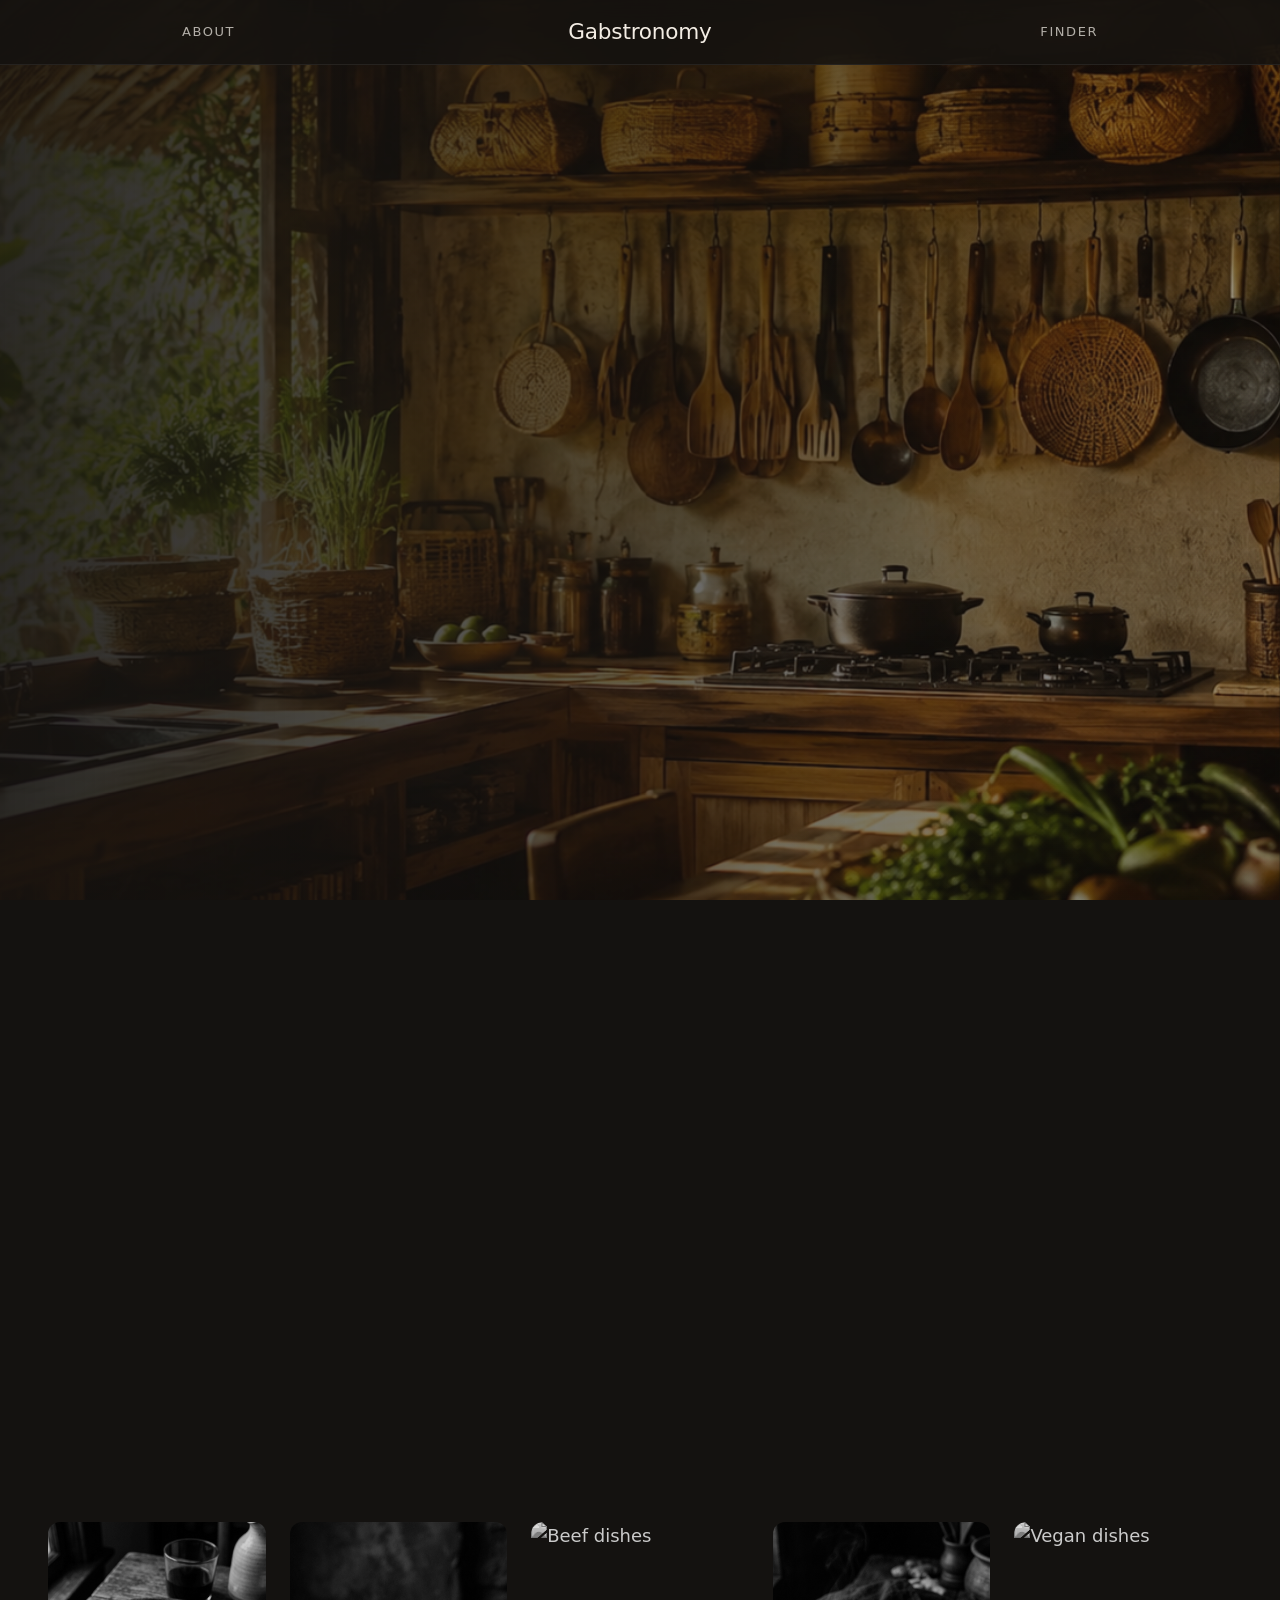
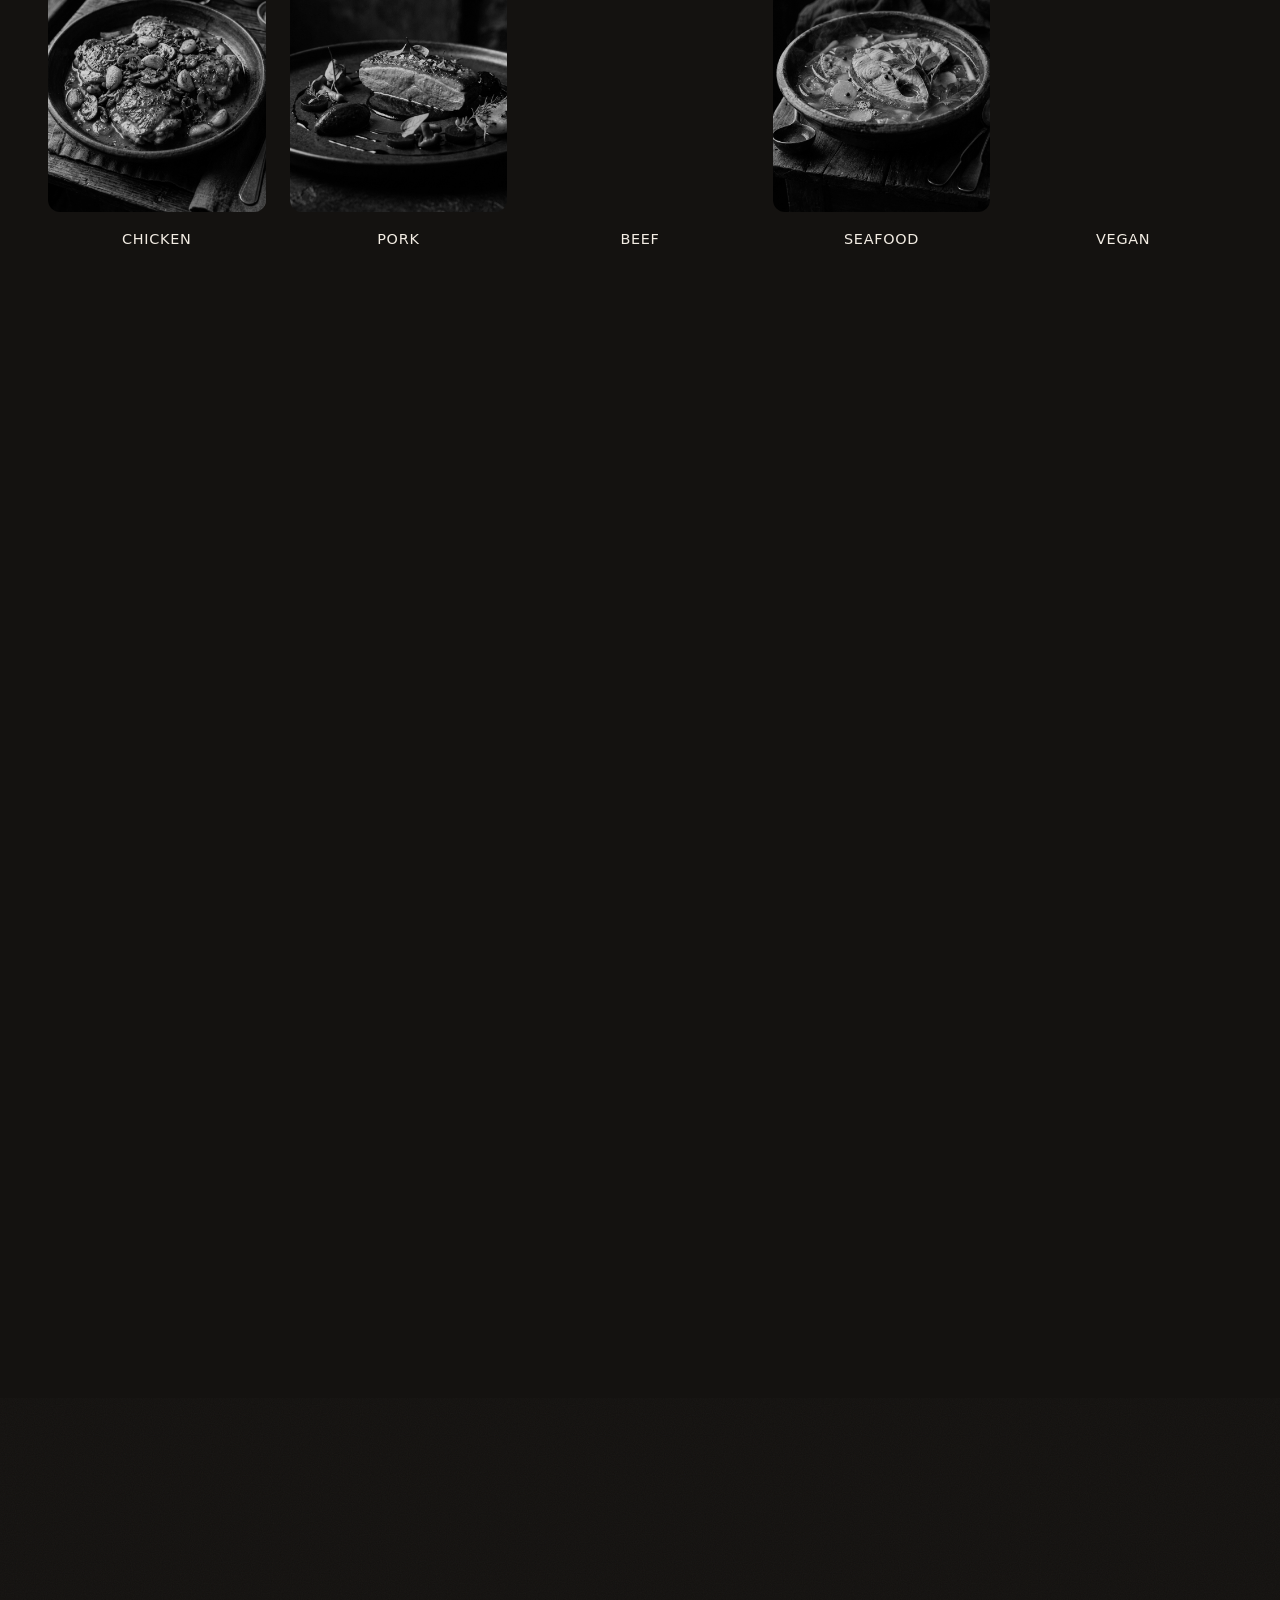
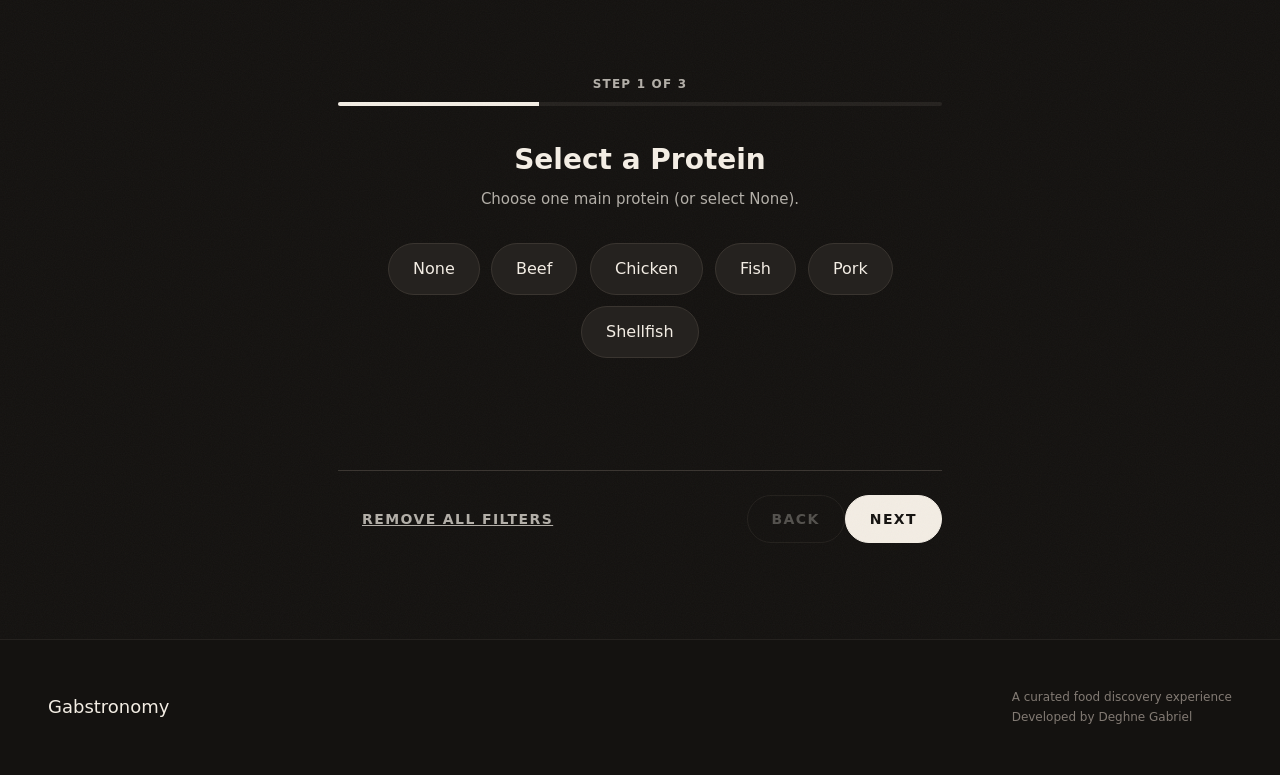
==== commit 5969ee50: "style: move grid labels below image, grayscale, no hover expand, add pork image" ====
--- a/index.html
+++ b/index.html
@@ -108,44 +108,44 @@
 
     <!-- 2. Five-Image Category Grid -->
     <div class="cat-grid" id="cat-grid" aria-label="Browse dishes by category">
-      <a class="cat-grid__tile" href="#finder" id="cat-chicken" onclick="filterByProtein('chicken')" aria-label="Explore Chicken dishes">
-        <img src="images/garlic_chicken_mushroom.png" alt="Chicken dishes" class="cat-grid__img" loading="lazy" />
-        <div class="cat-grid__overlay"></div>
+      <a class="cat-grid__item" href="#finder" id="cat-chicken" onclick="filterByProtein('chicken')" aria-label="Explore Chicken dishes">
+        <div class="cat-grid__tile">
+          <img src="images/garlic_chicken_mushroom.png" alt="Chicken dishes" class="cat-grid__img" loading="lazy" />
+        </div>
         <div class="cat-grid__caption">
           <span class="cat-grid__name">Chicken</span>
-          <span class="cat-grid__sub">See Dishes →</span>
-        </div>
-      </a>
-      <a class="cat-grid__tile" href="#finder" id="cat-pork" onclick="filterByProtein('pork')" aria-label="Explore Pork dishes">
-        <img src="images/sweet_and_spicy_pork_ribs.png" alt="Pork dishes" class="cat-grid__img" loading="lazy" />
-        <div class="cat-grid__overlay"></div>
+        </div>
+      </a>
+      <a class="cat-grid__item" href="#finder" id="cat-pork" onclick="filterByProtein('pork')" aria-label="Explore Pork dishes">
+        <div class="cat-grid__tile">
+          <img src="images/hero-dark-dish.png" alt="Pork dishes" class="cat-grid__img" loading="lazy" />
+        </div>
         <div class="cat-grid__caption">
           <span class="cat-grid__name">Pork</span>
-          <span class="cat-grid__sub">See Dishes →</span>
-        </div>
-      </a>
-      <a class="cat-grid__tile" href="#finder" id="cat-beef" onclick="filterByProtein('beef')" aria-label="Explore Beef dishes">
-        <img src="https://images.unsplash.com/photo-1546833999-b9f581a1996d?w=800&q=80" alt="Beef dishes" class="cat-grid__img" loading="lazy" />
-        <div class="cat-grid__overlay"></div>
+        </div>
+      </a>
+      <a class="cat-grid__item" href="#finder" id="cat-beef" onclick="filterByProtein('beef')" aria-label="Explore Beef dishes">
+        <div class="cat-grid__tile">
+          <img src="https://images.unsplash.com/photo-1546833999-b9f581a1996d?w=800&q=80" alt="Beef dishes" class="cat-grid__img" loading="lazy" />
+        </div>
         <div class="cat-grid__caption">
           <span class="cat-grid__name">Beef</span>
-          <span class="cat-grid__sub">See Dishes →</span>
-        </div>
-      </a>
-      <a class="cat-grid__tile" href="#finder" id="cat-seafood" onclick="filterByProtein('fish')" aria-label="Explore Seafood dishes">
-        <img src="images/sinabawang_isda.png" alt="Seafood dishes" class="cat-grid__img" loading="lazy" />
-        <div class="cat-grid__overlay"></div>
+        </div>
+      </a>
+      <a class="cat-grid__item" href="#finder" id="cat-seafood" onclick="filterByProtein('fish')" aria-label="Explore Seafood dishes">
+        <div class="cat-grid__tile">
+          <img src="images/sinabawang_isda.png" alt="Seafood dishes" class="cat-grid__img" loading="lazy" />
+        </div>
         <div class="cat-grid__caption">
           <span class="cat-grid__name">Seafood</span>
-          <span class="cat-grid__sub">See Dishes →</span>
-        </div>
-      </a>
-      <a class="cat-grid__tile" href="#finder" id="cat-vegan" onclick="filterByProtein('none')" aria-label="Explore Vegan dishes">
-        <img src="https://images.unsplash.com/photo-1512621776951-a57141f2eefd?w=800&q=80" alt="Vegan dishes" class="cat-grid__img" loading="lazy" />
-        <div class="cat-grid__overlay"></div>
+        </div>
+      </a>
+      <a class="cat-grid__item" href="#finder" id="cat-vegan" onclick="filterByProtein('none')" aria-label="Explore Vegan dishes">
+        <div class="cat-grid__tile">
+          <img src="https://images.unsplash.com/photo-1512621776951-a57141f2eefd?w=800&q=80" alt="Vegan dishes" class="cat-grid__img" loading="lazy" />
+        </div>
         <div class="cat-grid__caption">
           <span class="cat-grid__name">Vegan</span>
-          <span class="cat-grid__sub">See Dishes →</span>
         </div>
       </a>
     </div>
--- a/styles.css
+++ b/styles.css
@@ -195,17 +195,14 @@
 .menu-overview__intro-closing{font-size:1.0625rem;color:var(--ink-t);font-style:italic;margin-top:2.5rem;padding-top:2rem;border-top:1px solid var(--border-l)}
 
 /* Category Grid */
-.cat-grid{display:flex;width:100%;max-width:var(--container);margin:0 auto;padding:0 var(--gutter);height:360px;gap:1.5rem;overflow:hidden}
-.cat-grid__tile{position:relative;flex:1;overflow:hidden;border-radius:12px;text-decoration:none;transition:flex 0.6s cubic-bezier(.16,1,.3,1)}
-.cat-grid__tile:hover{flex:2.2}
-.cat-grid__img{width:100%;height:100%;object-fit:cover;transition:transform 0.8s cubic-bezier(.16,1,.3,1),filter 0.6s var(--ease);filter:brightness(0.75) saturate(0.9)}
-.cat-grid__tile:hover .cat-grid__img{transform:scale(1.05);filter:brightness(0.65) saturate(1.1)}
-.cat-grid__overlay{position:absolute;inset:0;background:linear-gradient(to top,rgba(14,12,10,0.92) 0%,rgba(14,12,10,0.35) 45%,transparent 75%);transition:opacity 0.4s var(--ease)}
-.cat-grid__caption{position:absolute;bottom:0;left:0;right:0;padding:1.75rem 1.5rem;display:flex;flex-direction:column;gap:0.35rem;color:#F3EDE4;transform:translateY(4px);transition:transform 0.5s cubic-bezier(.16,1,.3,1)}
-.cat-grid__tile:hover .cat-grid__caption{transform:translateY(0)}
-.cat-grid__name{font-family:var(--serif);font-weight:400;font-size:clamp(1.1rem,2vw,1.6rem);line-height:1;letter-spacing:0.02em;white-space:nowrap}
-.cat-grid__sub{font-family:var(--sans);font-size:0.75rem;letter-spacing:0.1em;text-transform:uppercase;color:rgba(243,237,228,0.6);opacity:0;transform:translateY(6px);transition:opacity 0.4s var(--ease) 0.1s,transform 0.4s var(--ease) 0.1s}
-.cat-grid__tile:hover .cat-grid__sub{opacity:1;transform:translateY(0)}
+.cat-grid{display:flex;width:100%;max-width:var(--container);margin:0 auto;padding:0 var(--gutter);height:auto;gap:1.5rem;overflow:hidden}
+.cat-grid__item{display:flex;flex-direction:column;flex:1;text-decoration:none;gap:1rem;cursor:pointer}
+.cat-grid__tile{position:relative;width:100%;aspect-ratio:3/4;overflow:hidden;border-radius:12px}
+.cat-grid__img{width:100%;height:100%;object-fit:cover;transition:transform 0.8s cubic-bezier(.16,1,.3,1),filter 0.6s var(--ease);filter:grayscale(100%) brightness(0.85)}
+.cat-grid__item:hover .cat-grid__img{filter:grayscale(0%) brightness(1);transform:scale(1.05)}
+.cat-grid__caption{text-align:center;display:flex;flex-direction:column;align-items:center;color:var(--ink);gap:0.25rem}
+.cat-grid__name{font-family:var(--sans);font-weight:500;font-size:0.9rem;letter-spacing:0.05em;text-transform:uppercase;transition:color 0.4s var(--ease)}
+.cat-grid__item:hover .cat-grid__name{color:var(--ink-s)}
 
 /* Section Header */
 .menu-overview__header{padding:5rem var(--gutter) 2.5rem;text-align:center;max-width:var(--container);margin:0 auto}
@@ -239,10 +236,8 @@
   .menu-list__item:nth-child(3){border-top:1px solid var(--border-l)}
 }
 @media(max-width:640px){
-  .cat-grid{height:340px;overflow-x:auto;overflow-y:hidden;scroll-snap-type:x mandatory;-webkit-overflow-scrolling:touch;flex-shrink:0}
-  .cat-grid__tile{flex:0 0 72vw;scroll-snap-align:start}
-  .cat-grid__tile:hover{flex:0 0 72vw}
-  .cat-grid__sub{opacity:1;transform:translateY(0)}
+  .cat-grid{height:auto;overflow-x:auto;overflow-y:hidden;scroll-snap-type:x mandatory;-webkit-overflow-scrolling:touch;flex-shrink:0}
+  .cat-grid__item{flex:0 0 60vw;scroll-snap-align:start}
   .menu-list{grid-template-columns:1fr}
   .menu-list__item:nth-child(n){border-top:1px solid var(--border-l)}
   .menu-list__item:first-child{border-top:1px solid var(--border)}
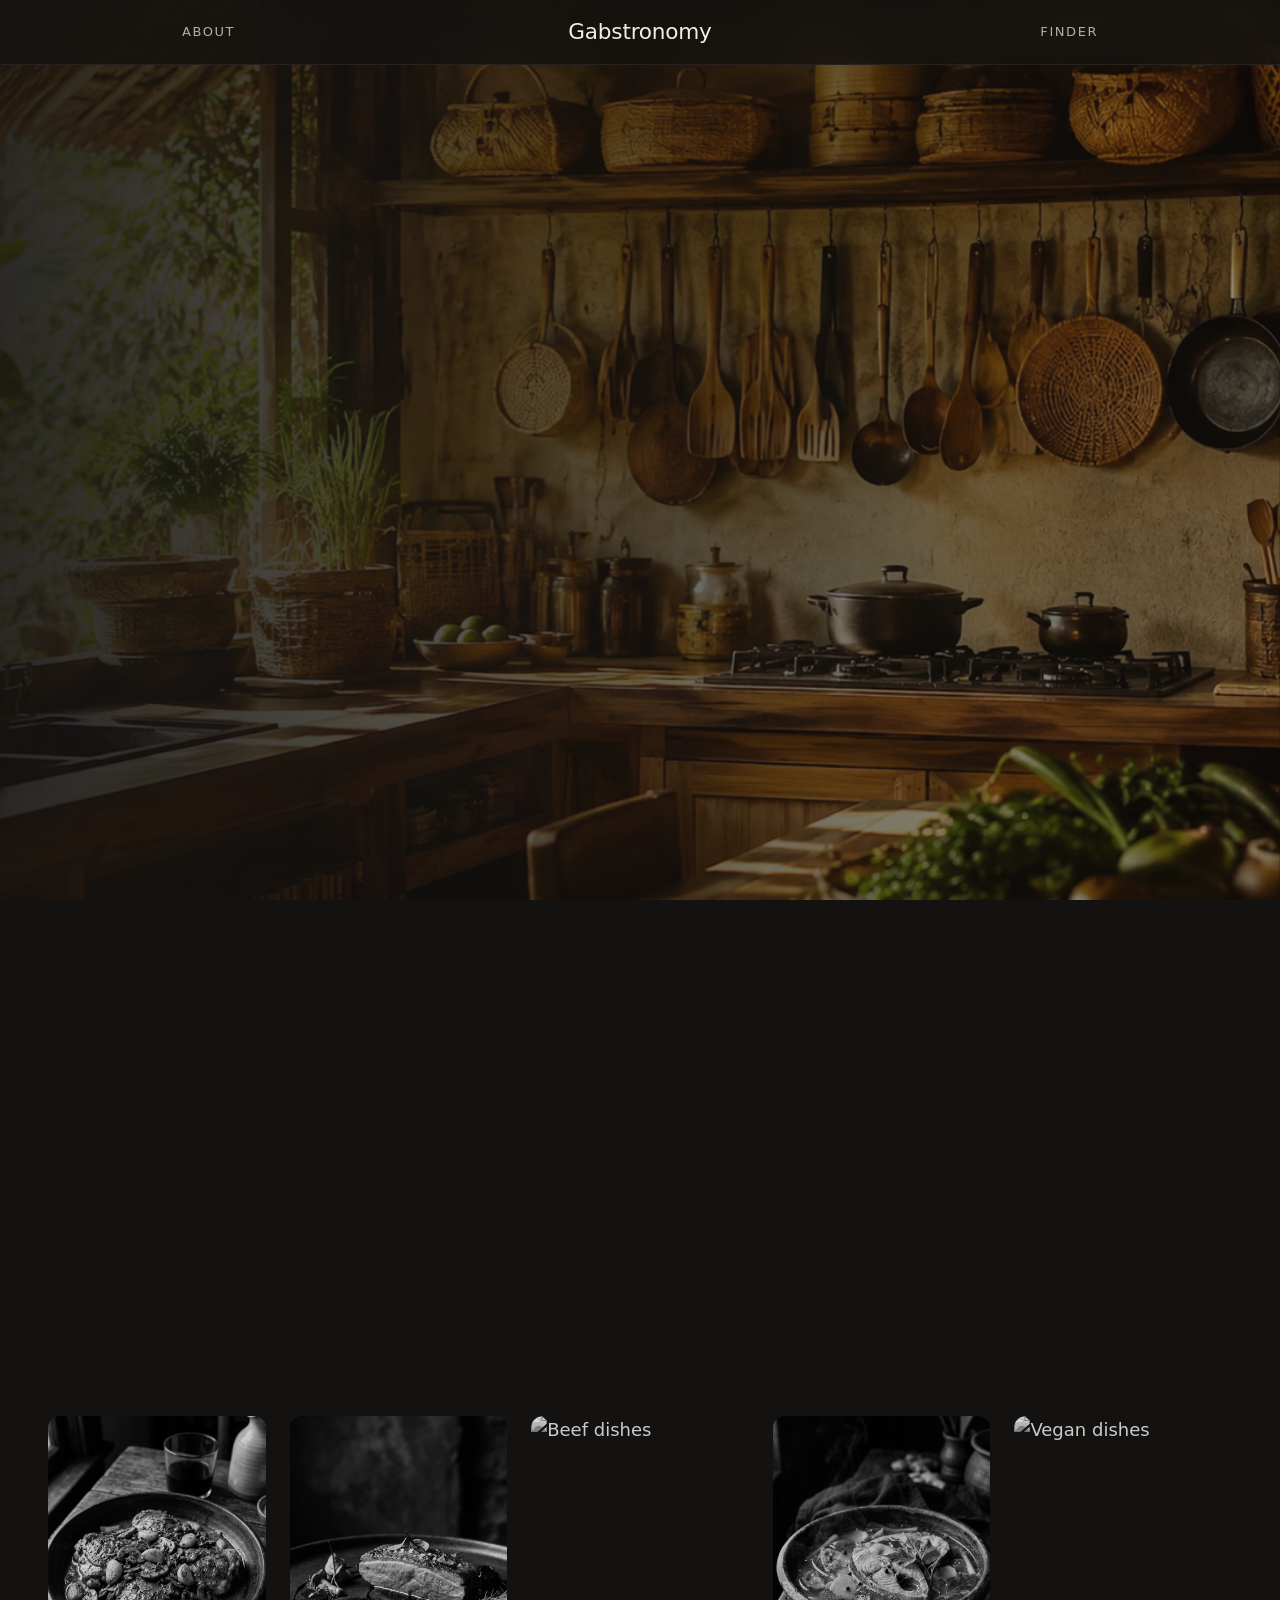
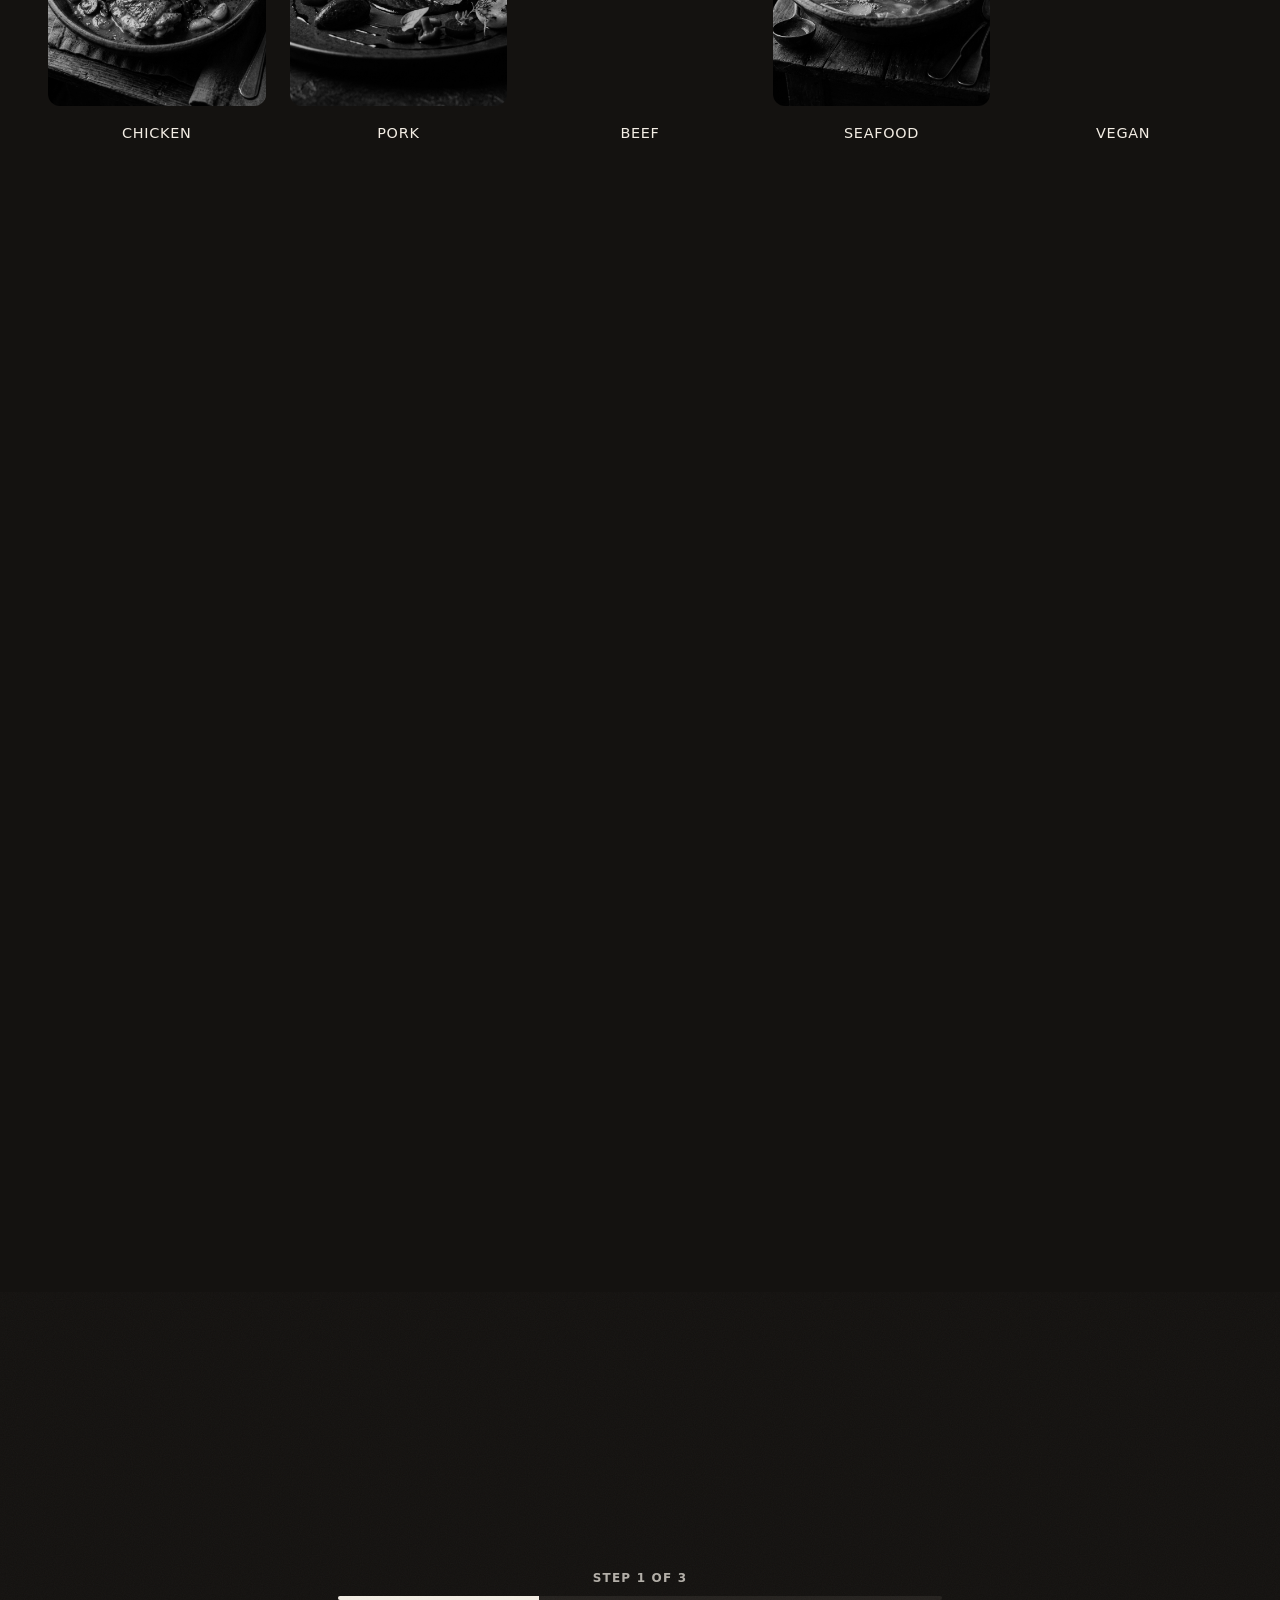
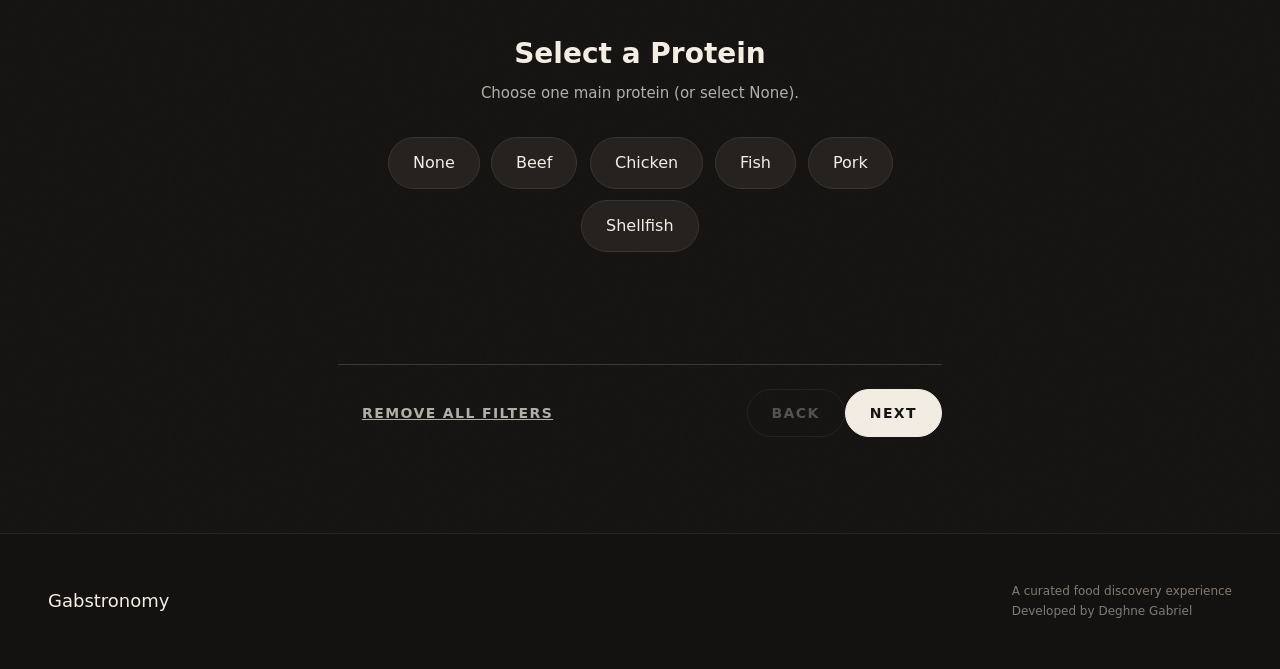
==== commit be478546: "style: remove 'About' heading text" ====
--- a/index.html
+++ b/index.html
@@ -93,7 +93,7 @@
   <!-- ============================================ -->
   <section class="about" id="about">
     <div class="about__inner">
-      <h2 class="about__title reveal">About</h2>
+
       <p class="about__text reveal reveal--delay-1">Welcome — this is a little corner of the internet built around a simple love for cooking.</p>
       <p class="about__text reveal reveal--delay-2">Here, you'll find the dishes I make, how I make them, and the small details that turn a good meal into one worth repeating. Every recipe on this site is something I've actually cooked, tested, and come back to.</p>
       <p class="about__text reveal reveal--delay-3">You'll also find the Food Finder — a tool born out of a familiar kitchen moment: standing in front of what you have on hand, with no clear idea what to make. Tell it what's in your kitchen, and it'll help you figure out what's possible, so nothing goes to waste and nothing's off-limits just because you didn't plan ahead.</p>
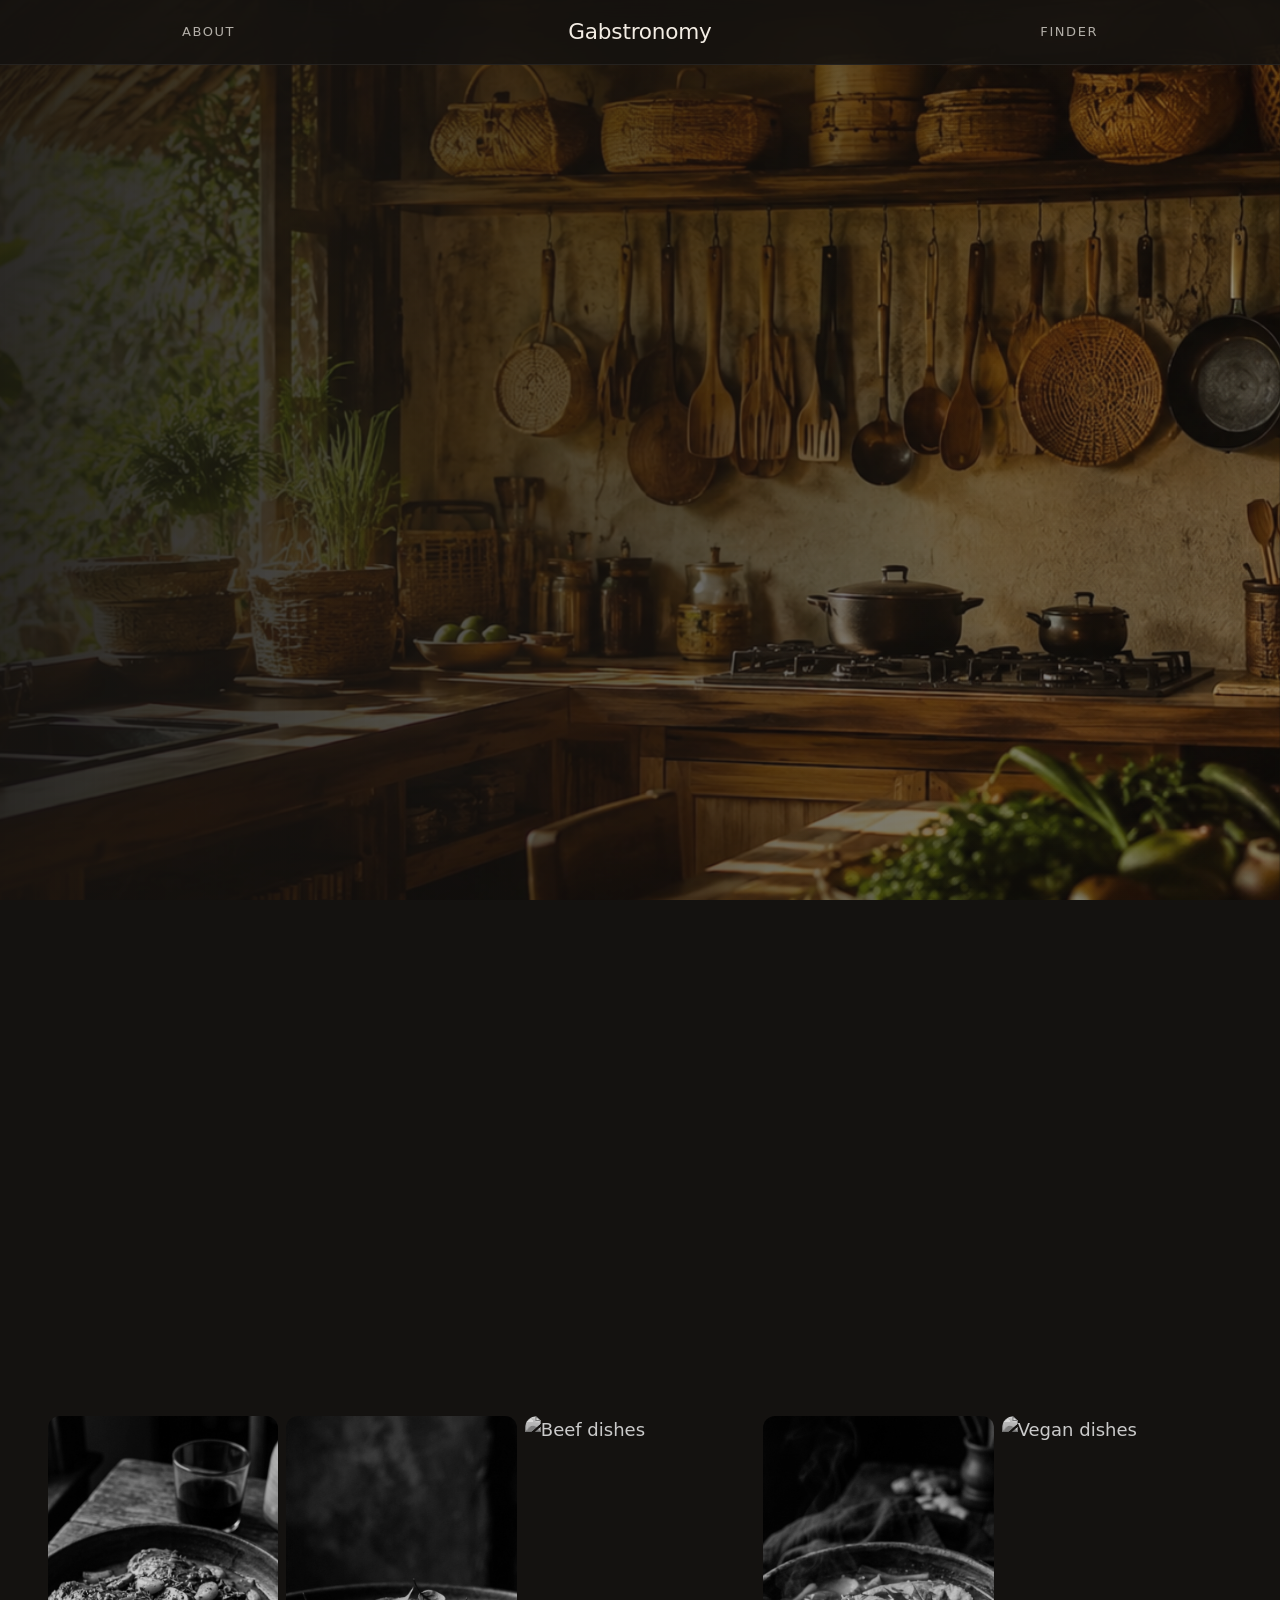
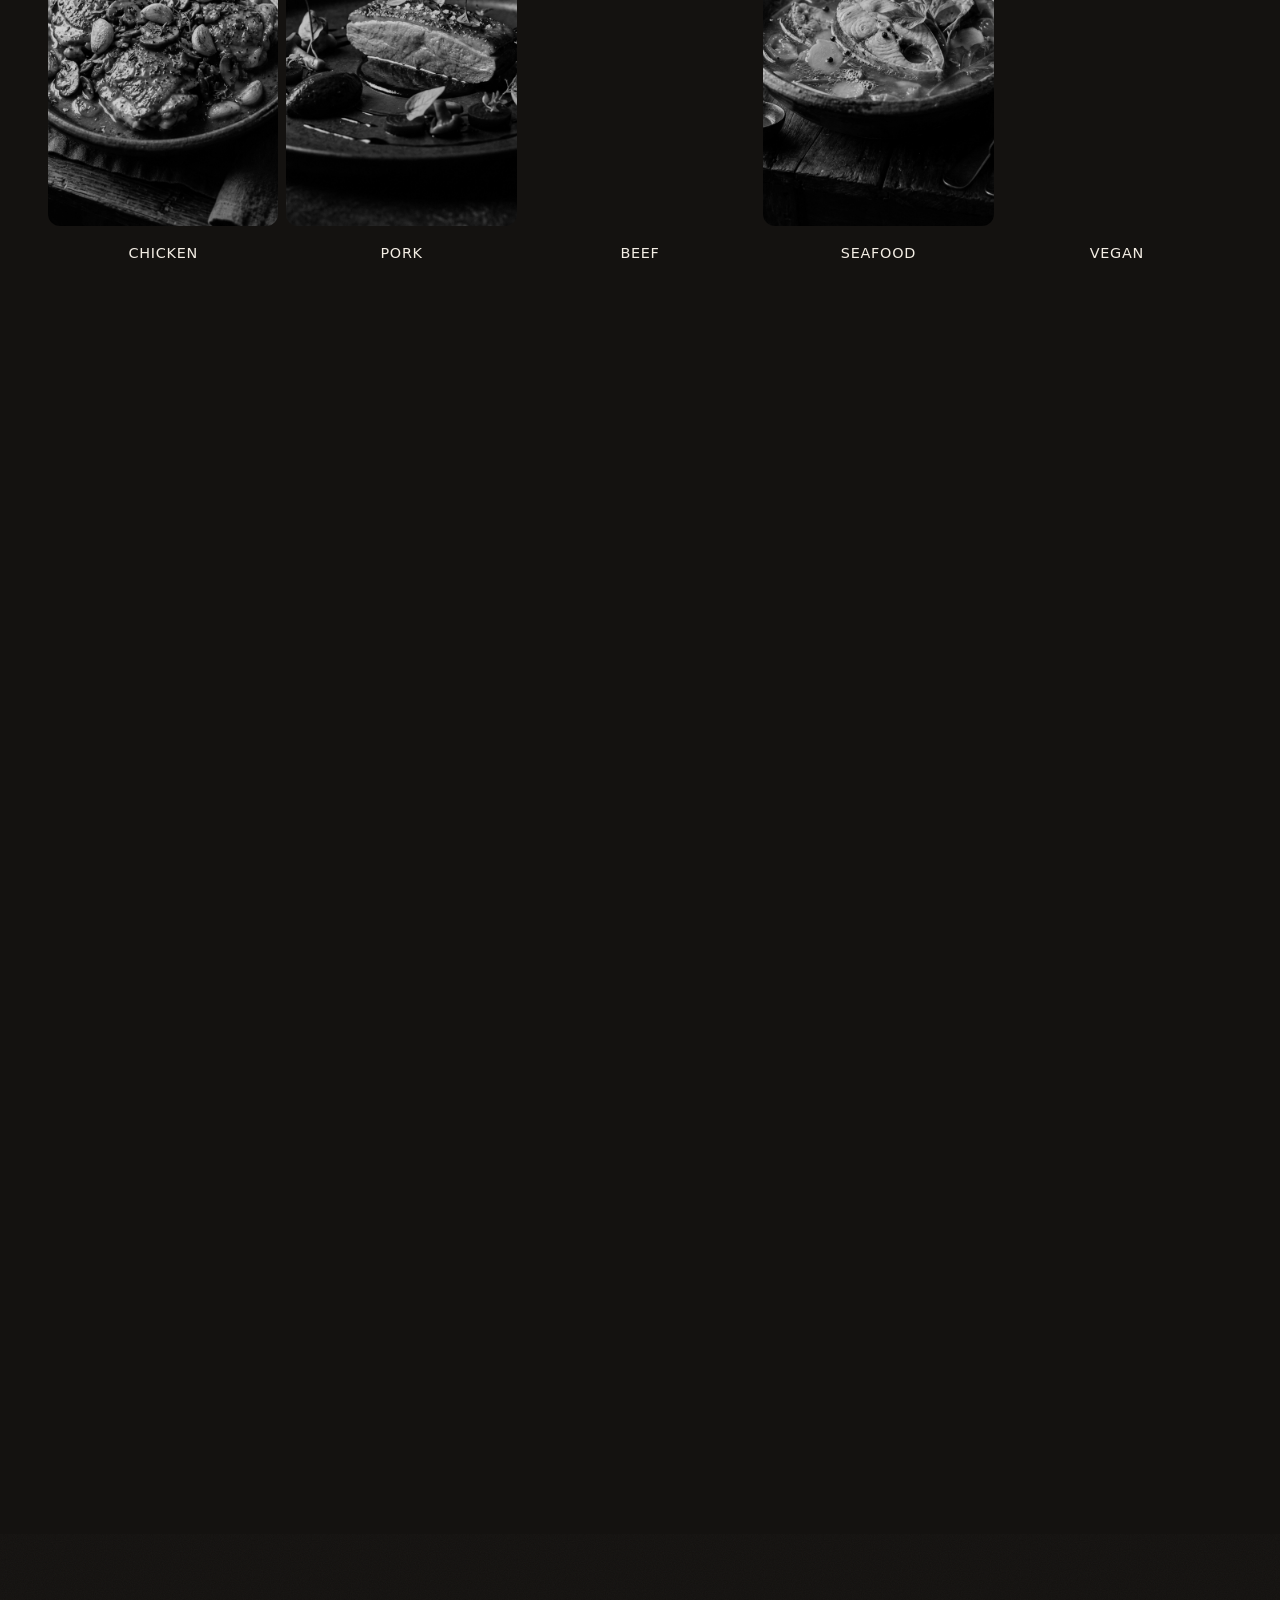
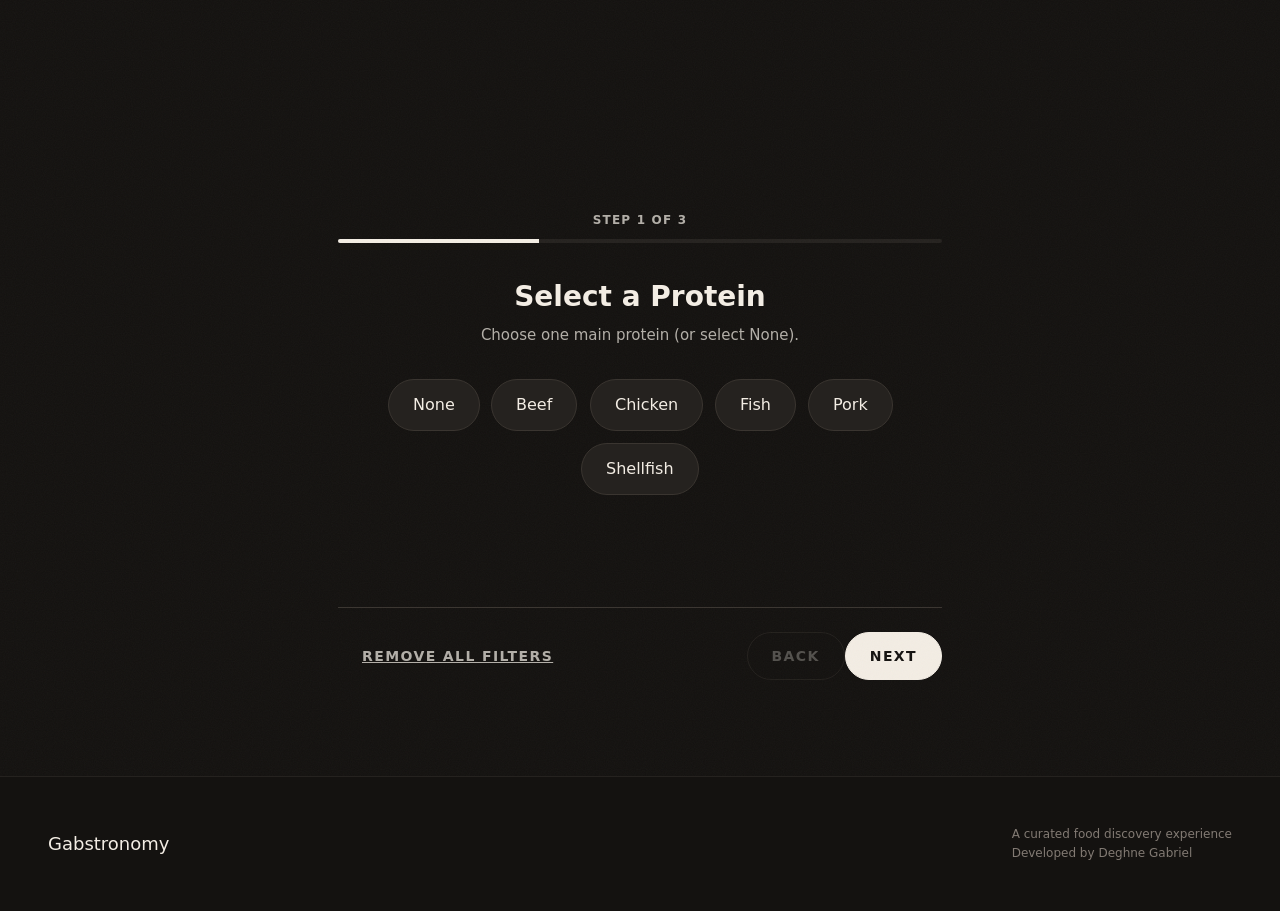
==== commit cb0ae350: "feat: organize menu list into 5 categorical rows with placeholders" ====
--- a/index.html
+++ b/index.html
@@ -166,6 +166,7 @@
 
     <!-- 5. Numbered Menu List -->
     <div class="menu-list" id="menu-list">
+      <!-- ROW 1: CHICKEN -->
       <div class="menu-list__item reveal" onclick="openModal('chicken-adobo')" role="button" tabindex="0" aria-label="View Chicken Adobo recipe">
         <span class="menu-list__num">01</span>
         <div class="menu-list__body">
@@ -187,6 +188,8 @@
           <span class="menu-list__desc">Chicken Breast · Ham · Cheese · Breadcrumbs — golden-fried and gooey</span>
         </div>
       </div>
+
+      <!-- ROW 2: PORK -->
       <div class="menu-list__item reveal" onclick="openModal('bicol-express')" role="button" tabindex="0" aria-label="View Bicol Express recipe">
         <span class="menu-list__num">04</span>
         <div class="menu-list__body">
@@ -208,32 +211,73 @@
           <span class="menu-list__desc">Pork · Bagoong · Eggplant · Tomato — fermented depth, smoky finish</span>
         </div>
       </div>
+
+      <!-- ROW 3: BEEF (Placeholders) -->
+      <div class="menu-list__item reveal" role="button" tabindex="0" aria-label="Coming Soon">
+        <span class="menu-list__num">07</span>
+        <div class="menu-list__body">
+          <span class="menu-list__name">Beef Caldereta</span>
+          <span class="menu-list__desc">Tomato · Liver Spread · Potatoes — rich, hearty stew (Coming Soon)</span>
+        </div>
+      </div>
+      <div class="menu-list__item reveal reveal--delay-1" role="button" tabindex="0" aria-label="Coming Soon">
+        <span class="menu-list__num">08</span>
+        <div class="menu-list__body">
+          <span class="menu-list__name">Beef Salpicao</span>
+          <span class="menu-list__desc">Garlic · Soy · Butter — savory seared cubes (Coming Soon)</span>
+        </div>
+      </div>
+      <div class="menu-list__item reveal reveal--delay-2" role="button" tabindex="0" aria-label="Coming Soon">
+        <span class="menu-list__num">09</span>
+        <div class="menu-list__body">
+          <span class="menu-list__name">Beef Nilaga</span>
+          <span class="menu-list__desc">Cabbage · Corn · Peppercorns — comforting clear broth (Coming Soon)</span>
+        </div>
+      </div>
+
+      <!-- ROW 4: SEAFOOD -->
       <div class="menu-list__item reveal" onclick="openModal('sinabawang-isda')" role="button" tabindex="0" aria-label="View Sinabawang Isda recipe">
-        <span class="menu-list__num">07</span>
+        <span class="menu-list__num">10</span>
         <div class="menu-list__body">
           <span class="menu-list__name">Sinabawang Isda</span>
           <span class="menu-list__desc">Fish · Tomato · Ginger · Kamote Leaves — clean broth, delicate kick</span>
         </div>
       </div>
       <div class="menu-list__item reveal reveal--delay-1" onclick="openModal('bangus-steak')" role="button" tabindex="0" aria-label="View Bangus Steak recipe">
-        <span class="menu-list__num">08</span>
+        <span class="menu-list__num">11</span>
         <div class="menu-list__body">
           <span class="menu-list__name">Bangus Steak</span>
           <span class="menu-list__desc">Milkfish · Soy · Calamansi · Toasted Garlic — tangy, fried, savory</span>
         </div>
       </div>
       <div class="menu-list__item reveal reveal--delay-2" onclick="openModal('sweet-and-sour-bukaw')" role="button" tabindex="0" aria-label="View Sweet and Sour Bukaw recipe">
-        <span class="menu-list__num">09</span>
+        <span class="menu-list__num">12</span>
         <div class="menu-list__body">
           <span class="menu-list__name">Sweet &amp; Sour Bukaw</span>
           <span class="menu-list__desc">Fish · Pineapple · Bell Pepper · Ketchup — vibrant, crispy, tangy</span>
         </div>
       </div>
-      <div class="menu-list__item reveal" onclick="openModal('chicken-tinola')" role="button" tabindex="0" aria-label="View Chicken Tinola recipe">
-        <span class="menu-list__num">10</span>
-        <div class="menu-list__body">
-          <span class="menu-list__name">Chicken Tinola</span>
-          <span class="menu-list__desc">Chicken · Ginger · Sayote · Malunggay — restorative ginger broth</span>
+
+      <!-- ROW 5: VEGAN (Placeholders) -->
+      <div class="menu-list__item reveal" role="button" tabindex="0" aria-label="Coming Soon">
+        <span class="menu-list__num">13</span>
+        <div class="menu-list__body">
+          <span class="menu-list__name">Vegan Pinakbet</span>
+          <span class="menu-list__desc">Squash · Sitaw · Okra — local veggies in savory sauce (Coming Soon)</span>
+        </div>
+      </div>
+      <div class="menu-list__item reveal reveal--delay-1" role="button" tabindex="0" aria-label="Coming Soon">
+        <span class="menu-list__num">14</span>
+        <div class="menu-list__body">
+          <span class="menu-list__name">Vegan Sisig</span>
+          <span class="menu-list__desc">Tofu · Mushroom · Onion — sizzling, tangy, crunchy (Coming Soon)</span>
+        </div>
+      </div>
+      <div class="menu-list__item reveal reveal--delay-2" role="button" tabindex="0" aria-label="Coming Soon">
+        <span class="menu-list__num">15</span>
+        <div class="menu-list__body">
+          <span class="menu-list__name">Vegan Kare-Kare</span>
+          <span class="menu-list__desc">Peanut Sauce · Banana Blossom · Eggplant — rich and thick (Coming Soon)</span>
         </div>
       </div>
     </div>
--- a/styles.css
+++ b/styles.css
@@ -195,9 +195,9 @@
 .menu-overview__intro-closing{font-size:1.0625rem;color:var(--ink-t);font-style:italic;margin-top:2.5rem;padding-top:2rem;border-top:1px solid var(--border-l)}
 
 /* Category Grid */
-.cat-grid{display:flex;width:100%;max-width:var(--container);margin:0 auto;padding:0 var(--gutter);height:auto;gap:1.5rem;overflow:hidden}
+.cat-grid{display:flex;width:100%;max-width:var(--container);margin:0 auto;padding:0 var(--gutter);height:auto;gap:0.5rem;overflow:visible}
 .cat-grid__item{display:flex;flex-direction:column;flex:1;text-decoration:none;gap:1rem;cursor:pointer}
-.cat-grid__tile{position:relative;width:100%;aspect-ratio:3/4;overflow:hidden;border-radius:12px}
+.cat-grid__tile{position:relative;width:100%;aspect-ratio:9/16;overflow:hidden;border-radius:12px}
 .cat-grid__img{width:100%;height:100%;object-fit:cover;transition:transform 0.8s cubic-bezier(.16,1,.3,1),filter 0.6s var(--ease);filter:grayscale(100%) brightness(0.85)}
 .cat-grid__item:hover .cat-grid__img{filter:grayscale(0%) brightness(1);transform:scale(1.05)}
 .cat-grid__caption{text-align:center;display:flex;flex-direction:column;align-items:center;color:var(--ink);gap:0.25rem}
@@ -213,7 +213,7 @@
 
 /* Category Label */
 .menu-overview__label{text-align:center;padding:0 var(--gutter) 2.5rem;max-width:var(--container);margin:0 auto}
-.menu-overview__label-text{display:block;font-family:var(--sans);font-size:0.75rem;letter-spacing:0.22em;text-transform:uppercase;color:var(--ink);margin-bottom:0.5rem}
+.menu-overview__label-text{display:block;font-family:var(--sans);font-size:1.125rem;font-weight:700;letter-spacing:0.2em;text-transform:uppercase;color:var(--ink);margin-bottom:0.5rem}
 .menu-overview__label-sub{font-size:0.9rem;color:var(--ink-t)}
 
 /* Menu List */
@@ -236,7 +236,7 @@
   .menu-list__item:nth-child(3){border-top:1px solid var(--border-l)}
 }
 @media(max-width:640px){
-  .cat-grid{height:auto;overflow-x:auto;overflow-y:hidden;scroll-snap-type:x mandatory;-webkit-overflow-scrolling:touch;flex-shrink:0}
+  .cat-grid{flex-wrap:nowrap;justify-content:flex-start;height:auto;overflow-x:auto;overflow-y:hidden;scroll-snap-type:x mandatory;-webkit-overflow-scrolling:touch;flex-shrink:0}
   .cat-grid__item{flex:0 0 60vw;scroll-snap-align:start}
   .menu-list{grid-template-columns:1fr}
   .menu-list__item:nth-child(n){border-top:1px solid var(--border-l)}
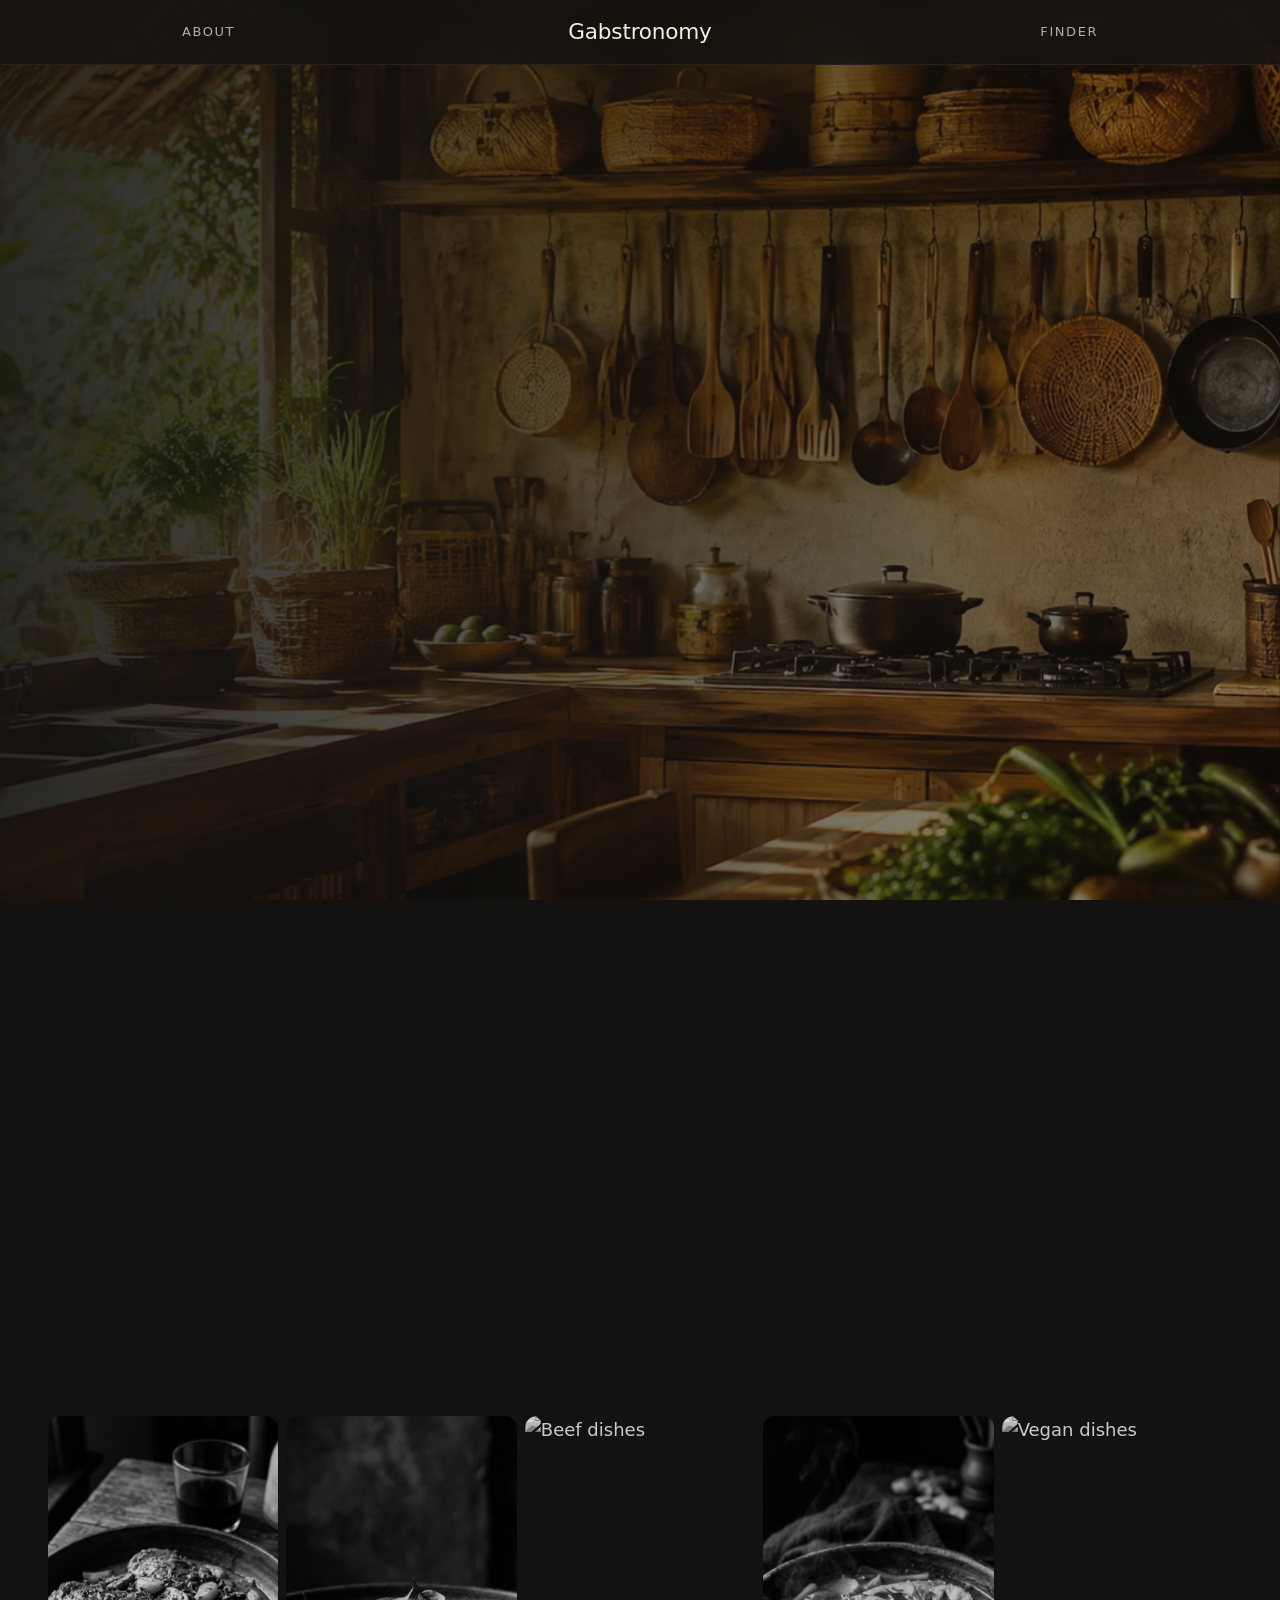
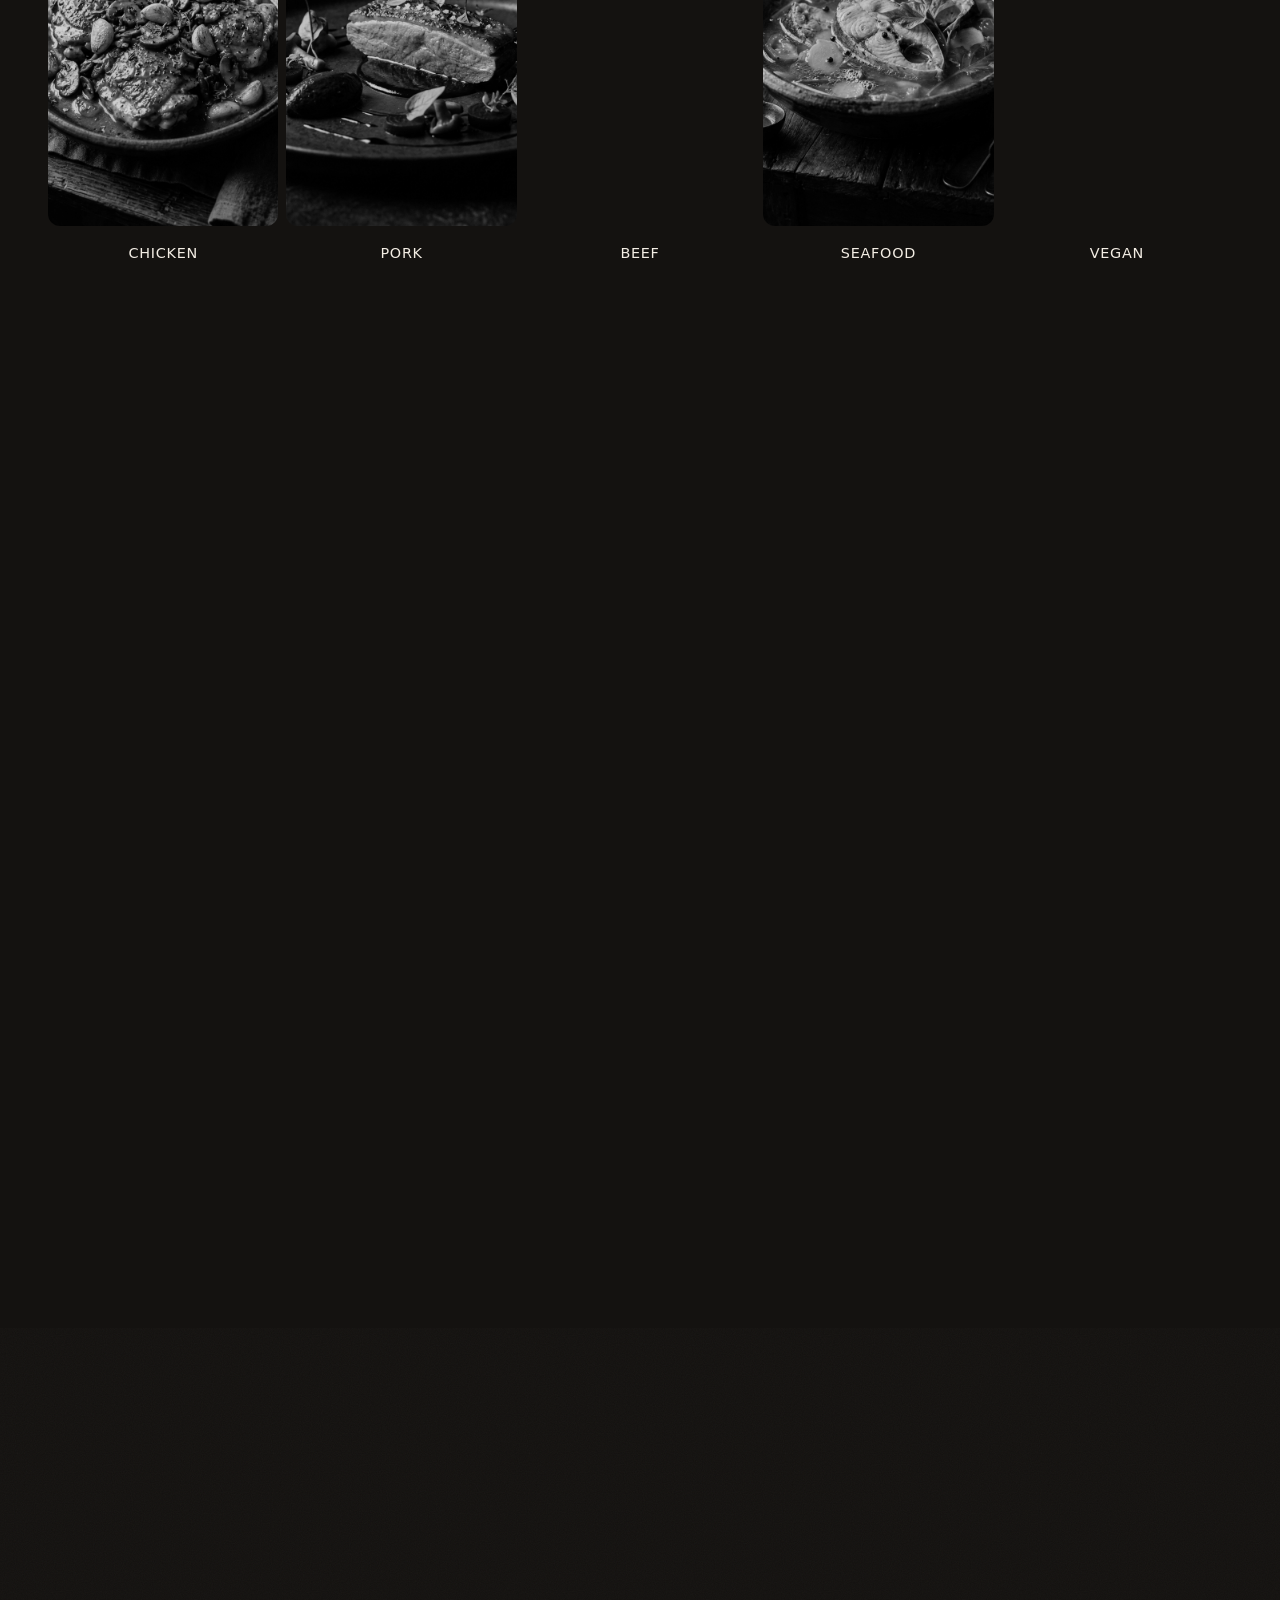
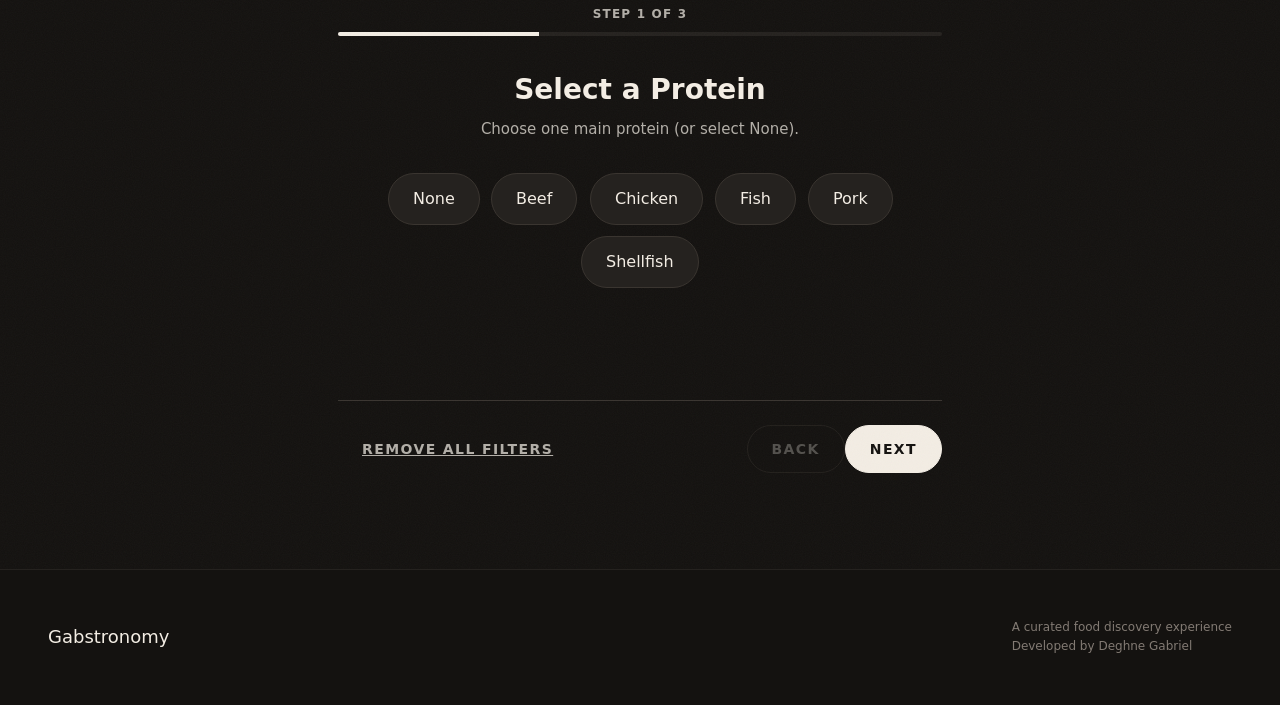
==== commit 7bd1b036: "feat: organize menu list into 5 columns using CSS grid-auto-flow" ====
--- a/index.html
+++ b/index.html
@@ -258,26 +258,26 @@
         </div>
       </div>
 
-      <!-- ROW 5: VEGAN (Placeholders) -->
+      <!-- ROW 5: VEGAN -->
       <div class="menu-list__item reveal" role="button" tabindex="0" aria-label="Coming Soon">
         <span class="menu-list__num">13</span>
         <div class="menu-list__body">
-          <span class="menu-list__name">Vegan Pinakbet</span>
-          <span class="menu-list__desc">Squash · Sitaw · Okra — local veggies in savory sauce (Coming Soon)</span>
+          <span class="menu-list__name">Ginisang Ampalaya</span>
+          <span class="menu-list__desc">Bitter Gourd · Tomato · Onion — savory, slightly bitter stir-fry</span>
         </div>
       </div>
       <div class="menu-list__item reveal reveal--delay-1" role="button" tabindex="0" aria-label="Coming Soon">
         <span class="menu-list__num">14</span>
         <div class="menu-list__body">
-          <span class="menu-list__name">Vegan Sisig</span>
-          <span class="menu-list__desc">Tofu · Mushroom · Onion — sizzling, tangy, crunchy (Coming Soon)</span>
+          <span class="menu-list__name">Talong Sisig</span>
+          <span class="menu-list__desc">Eggplant · Onion · Chili — sizzling, smoky, tangy, crunchy</span>
         </div>
       </div>
       <div class="menu-list__item reveal reveal--delay-2" role="button" tabindex="0" aria-label="Coming Soon">
         <span class="menu-list__num">15</span>
         <div class="menu-list__body">
           <span class="menu-list__name">Vegan Kare-Kare</span>
-          <span class="menu-list__desc">Peanut Sauce · Banana Blossom · Eggplant — rich and thick (Coming Soon)</span>
+          <span class="menu-list__desc">Peanut Sauce · Banana Blossom · Eggplant — rich and thick</span>
         </div>
       </div>
     </div>
--- a/styles.css
+++ b/styles.css
@@ -217,29 +217,29 @@
 .menu-overview__label-sub{font-size:0.9rem;color:var(--ink-t)}
 
 /* Menu List */
-.menu-list{max-width:var(--container);margin:0 auto;padding:0 var(--gutter) 5rem;display:grid;grid-template-columns:repeat(3,1fr);gap:0}
-.menu-list__item{display:flex;align-items:flex-start;gap:1.25rem;padding:1.5rem 1.75rem;border-top:1px solid var(--border-l);cursor:pointer;transition:background 0.25s var(--ease)}
+.menu-list{max-width:var(--container);margin:0 auto;padding:0 var(--gutter) 5rem;display:grid;grid-template-columns:repeat(5,1fr);grid-template-rows:repeat(3,auto);grid-auto-flow:column;gap:0}
+.menu-list__item{display:flex;align-items:flex-start;gap:0.75rem;padding:1.25rem 1rem;border-top:1px solid var(--border-l);cursor:pointer;transition:background 0.25s var(--ease)}
 .menu-list__item:hover{background:var(--surf-e)}
 .menu-list__item:nth-child(1n){border-left:1px solid var(--border-l)}
-.menu-list__item:first-child,.menu-list__item:nth-child(2),.menu-list__item:nth-child(3){border-top:1px solid var(--border)}
-.menu-list__item:last-child,.menu-list__item:nth-last-child(2),.menu-list__item:nth-last-child(3){border-bottom:1px solid var(--border-l)}
-.menu-list__num{font-family:var(--sans);font-size:0.625rem;font-weight:600;letter-spacing:0.12em;color:var(--ink-t);flex-shrink:0;padding-top:0.2rem;min-width:2ch}
+.menu-list__item:nth-child(3n+1){border-top:1px solid var(--border)}
+.menu-list__item:nth-child(3n){border-bottom:1px solid var(--border-l)}
+.menu-list__num{font-family:var(--sans);font-size:0.625rem;font-weight:600;letter-spacing:0.12em;color:var(--ink-t);flex-shrink:0;padding-top:0.2rem;min-width:1.5ch}
 .menu-list__body{display:flex;flex-direction:column;gap:0.3rem;flex:1;min-width:0}
-.menu-list__name{font-family:var(--serif);font-weight:400;font-size:1.125rem;color:var(--ink);line-height:1.2;transition:color 0.2s var(--ease)}
+.menu-list__name{font-family:var(--serif);font-weight:400;font-size:1rem;color:var(--ink);line-height:1.2;transition:color 0.2s var(--ease)}
 .menu-list__item:hover .menu-list__name{color:var(--ink-s)}
-.menu-list__desc{font-family:var(--sans);font-size:0.8125rem;color:var(--ink-t);line-height:1.5}
+.menu-list__desc{font-family:var(--sans);font-size:0.75rem;color:var(--ink-t);line-height:1.4}
 
 /* Responsive */
 @media(max-width:900px){
-  .menu-list{grid-template-columns:repeat(2,1fr)}
+  .menu-list{grid-template-columns:repeat(2,1fr);grid-auto-flow:row;grid-template-rows:auto}
+  .menu-list__item:nth-child(1n){border-top:1px solid var(--border-l);border-bottom:none}
   .menu-list__item:first-child,.menu-list__item:nth-child(2){border-top:1px solid var(--border)}
-  .menu-list__item:nth-child(3){border-top:1px solid var(--border-l)}
 }
 @media(max-width:640px){
   .cat-grid{flex-wrap:nowrap;justify-content:flex-start;height:auto;overflow-x:auto;overflow-y:hidden;scroll-snap-type:x mandatory;-webkit-overflow-scrolling:touch;flex-shrink:0}
   .cat-grid__item{flex:0 0 60vw;scroll-snap-align:start}
-  .menu-list{grid-template-columns:1fr}
-  .menu-list__item:nth-child(n){border-top:1px solid var(--border-l)}
+  .menu-list{grid-template-columns:1fr;grid-auto-flow:row;grid-template-rows:auto}
+  .menu-list__item:nth-child(n){border-top:1px solid var(--border-l);border-bottom:none}
   .menu-list__item:first-child{border-top:1px solid var(--border)}
   .menu-list__item:last-child{border-bottom:1px solid var(--border-l)}
 }
